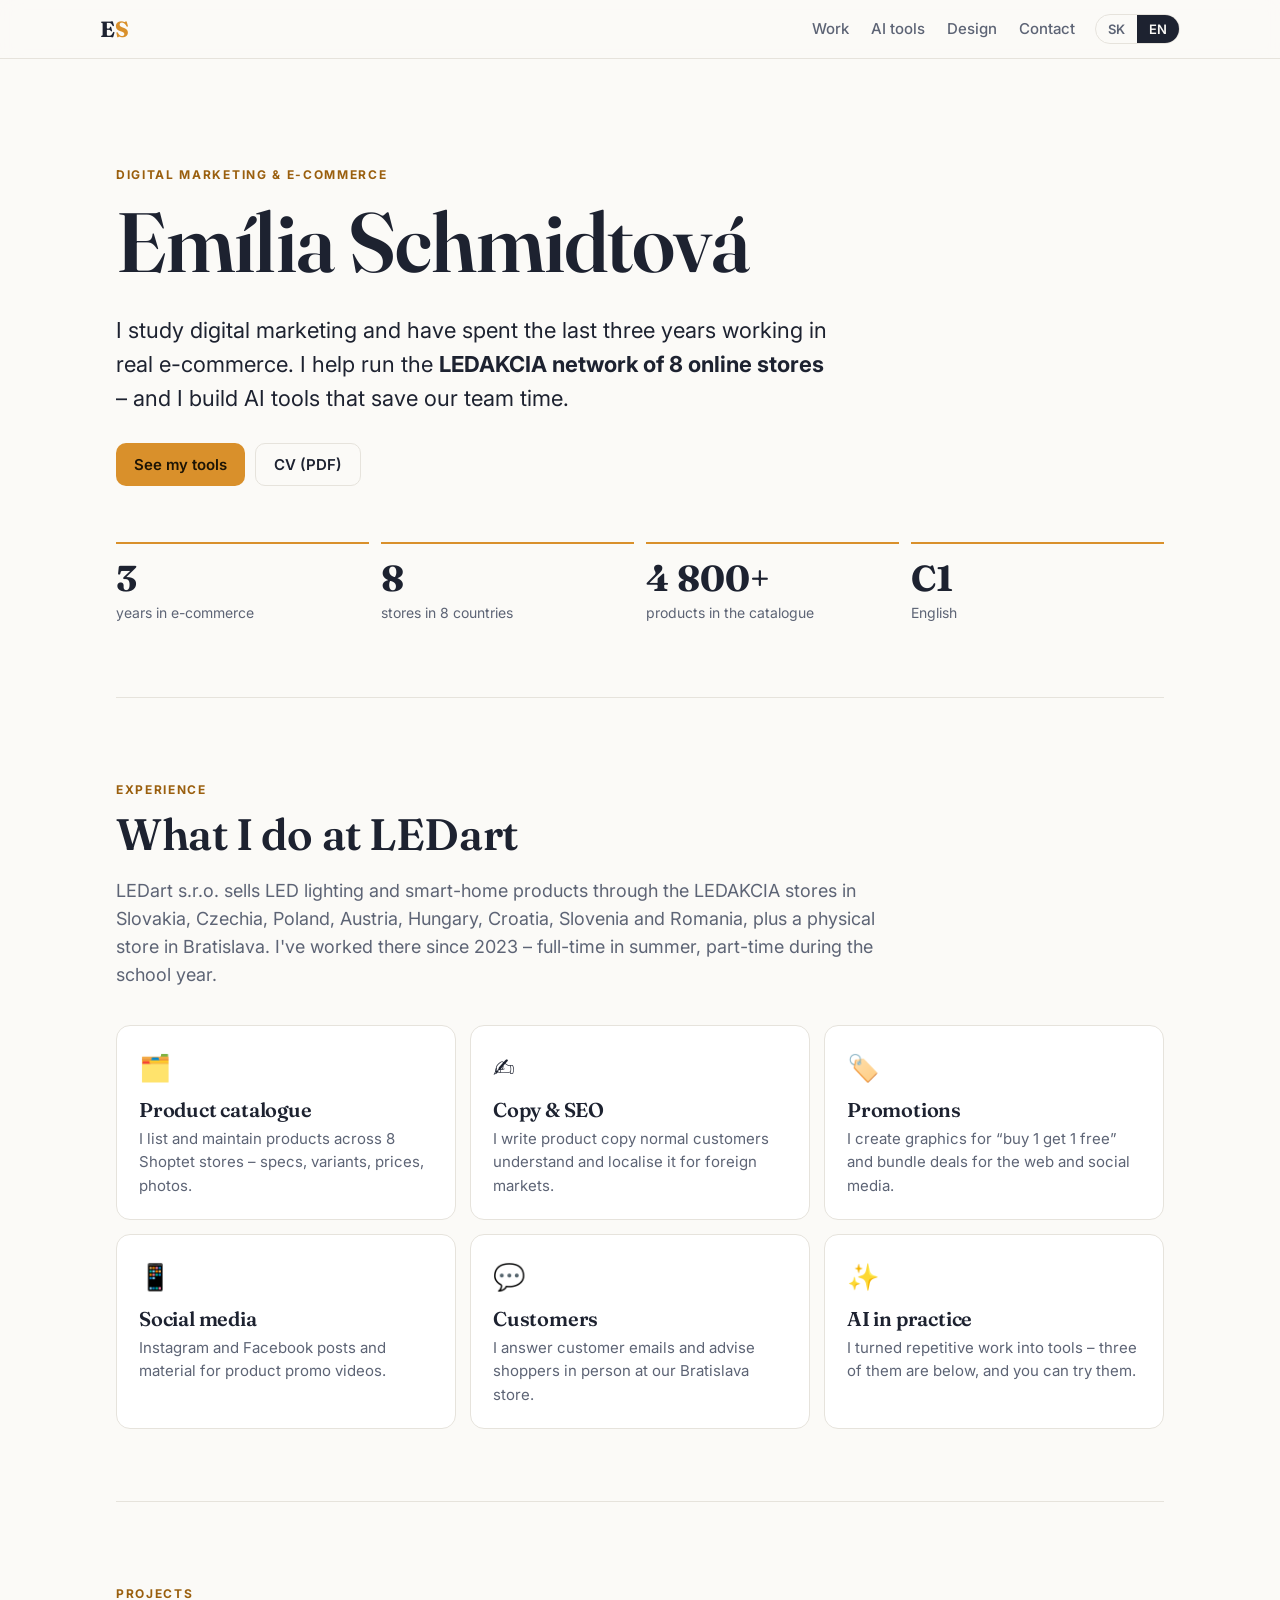
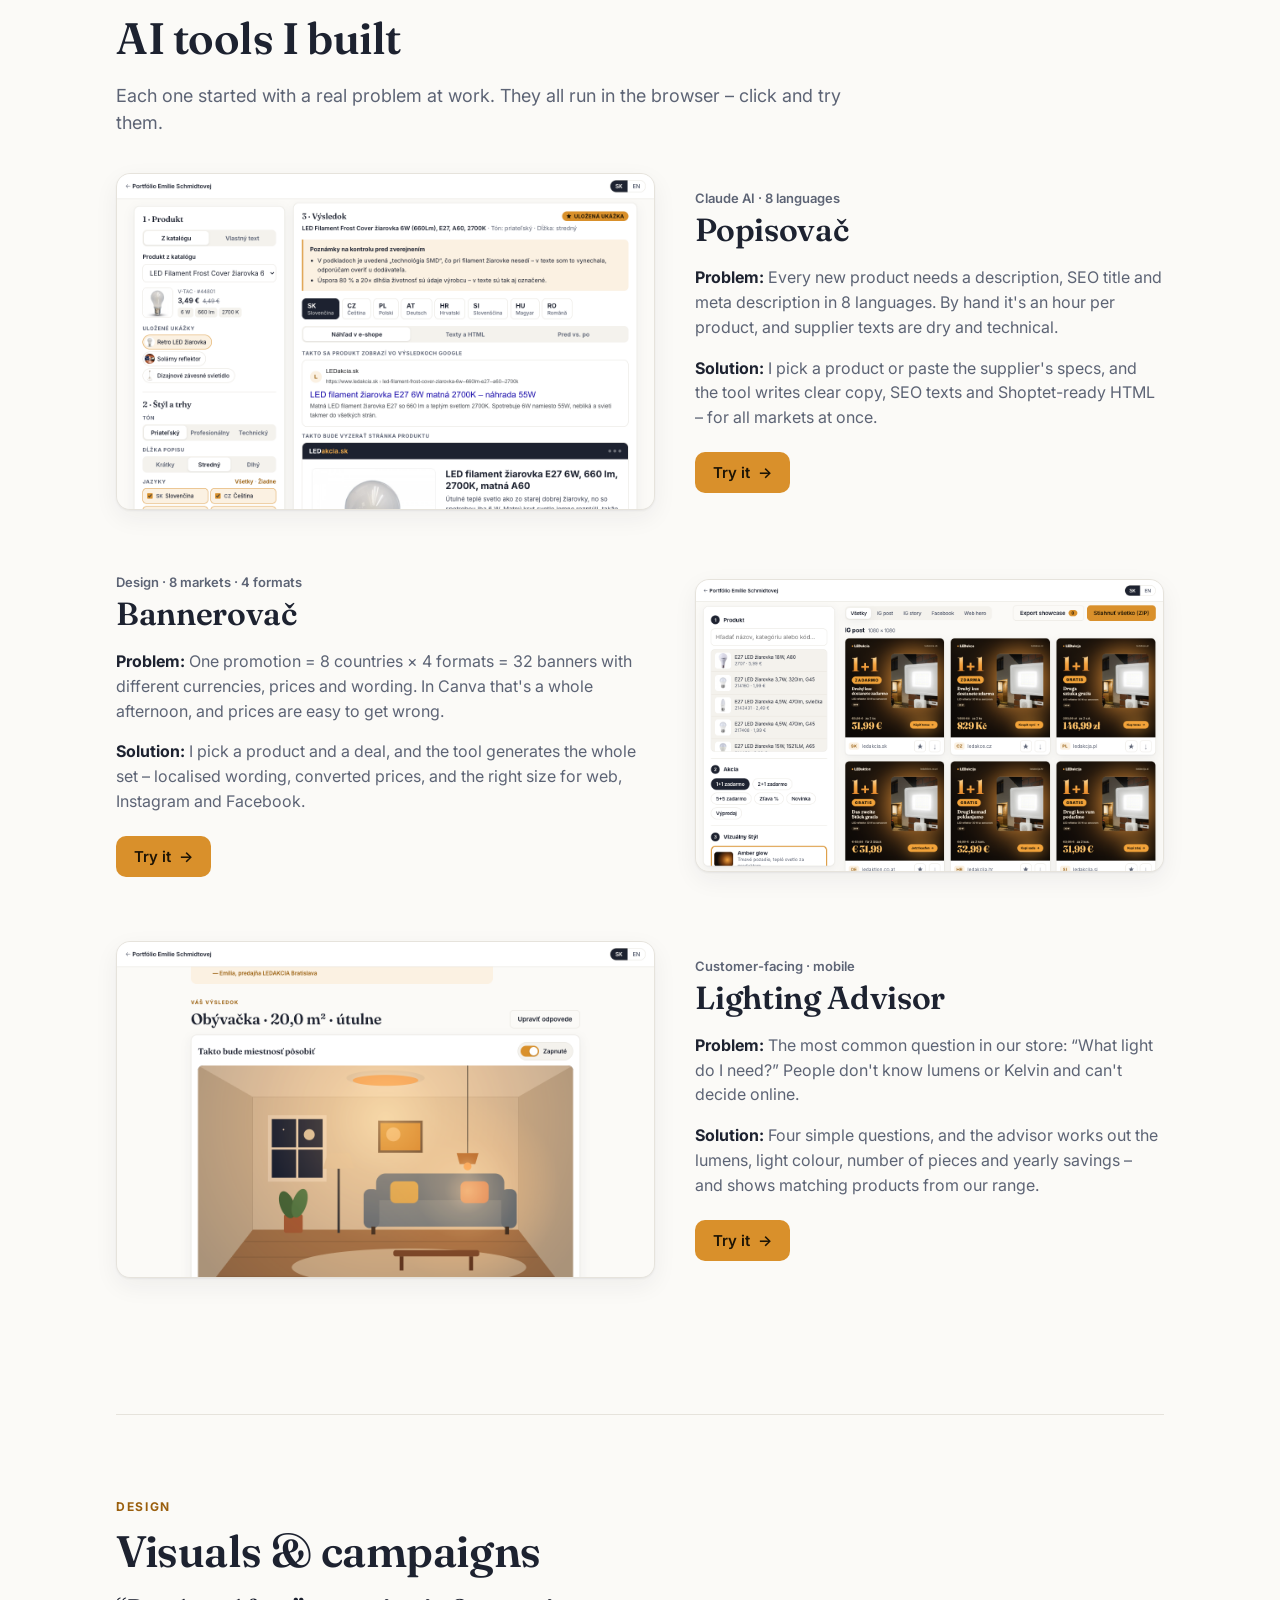
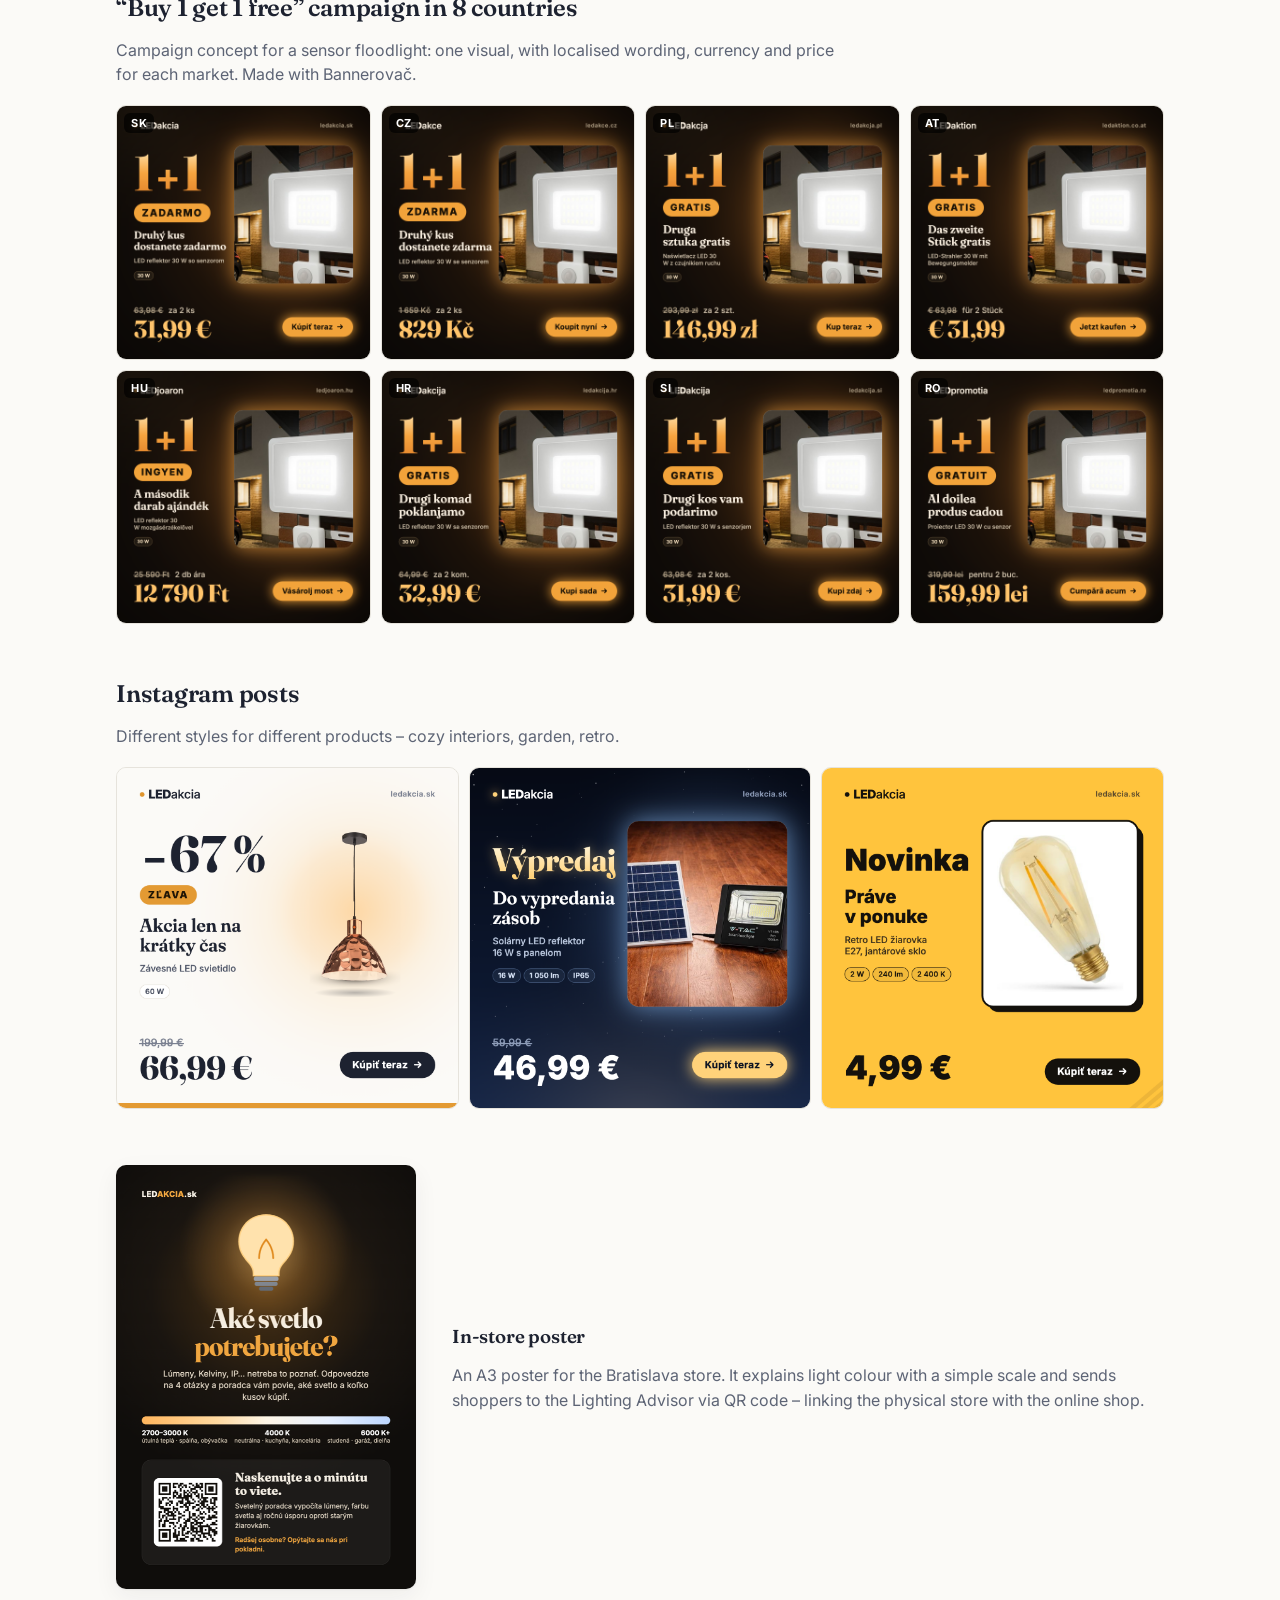
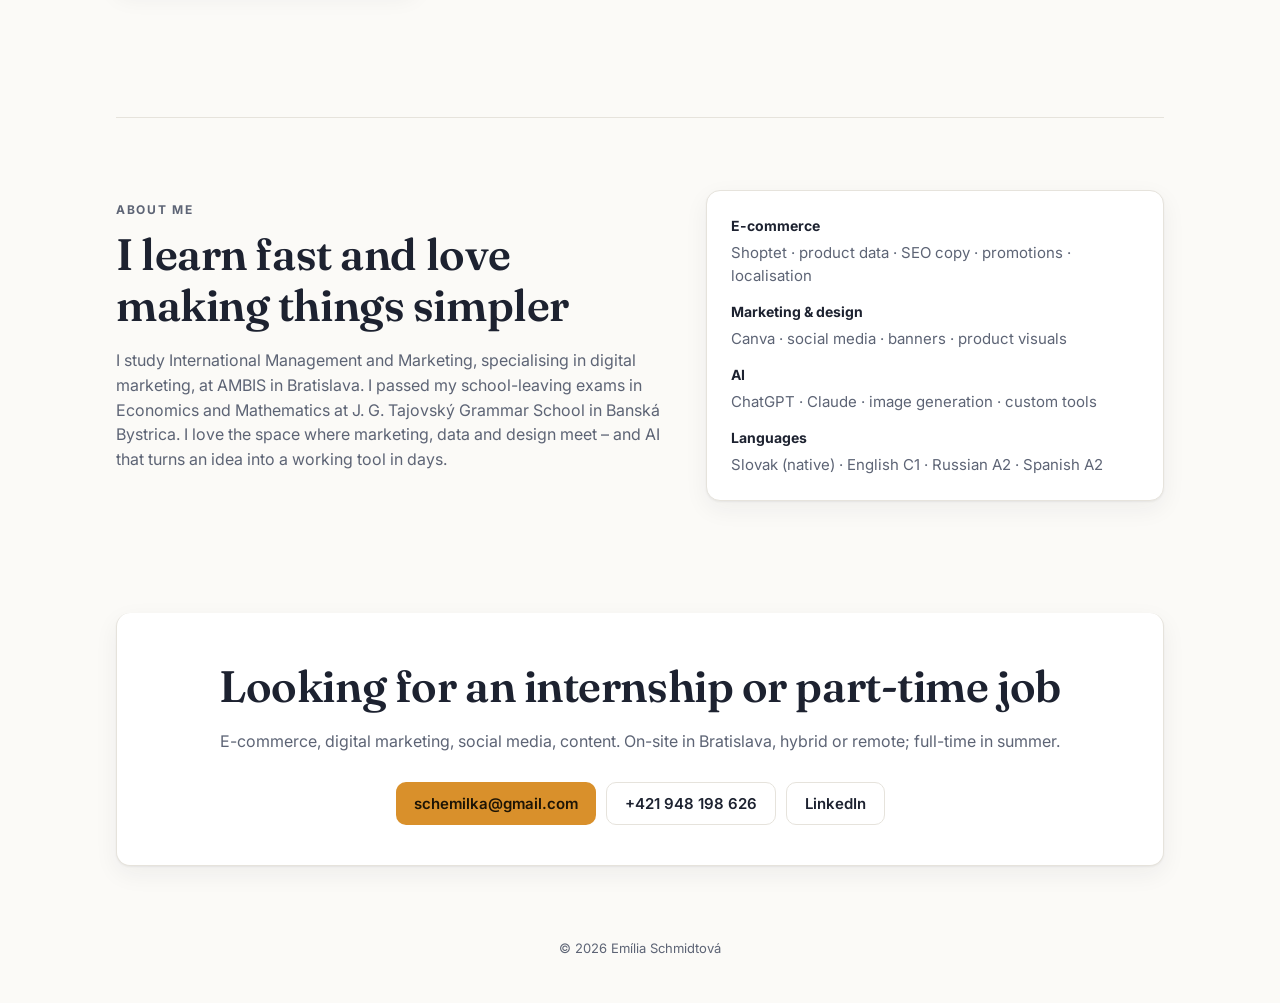
==== index.html @ 5d857adf "Portfólio: stránka, tri nástroje, dizajn a životopis Co-Authored-By: Claude Opus 5.5 <noreply@anthro" ====
<!doctype html>
<html lang="sk" data-lang="sk">
<head>
<meta charset="utf-8">
<meta name="viewport" content="width=device-width, initial-scale=1">
<title>Emília Schmidtová – Portfólio</title>
<meta name="description" content="Digitálny marketing a e-commerce. Portfólio Emílie Schmidtovej: AI nástroje a dizajn pre sieť e-shopov LEDAKCIA.">
<link rel="stylesheet" href="shared/brand.css">
<link rel="stylesheet" href="site.css">
</head>
<body>

<!-- Language: every text exists twice, <span lang="sk"> and <span lang="en">; site.css shows the active one. -->
<header class="nav">
  <a class="logo" href="#top">E<span>S</span></a>
  <nav>
    <a href="#praca"><span lang="sk">Práca</span><span lang="en">Work</span></a>
    <a href="#nastroje"><span lang="sk">AI nástroje</span><span lang="en">AI tools</span></a>
    <a href="#dizajn"><span lang="sk">Dizajn</span><span lang="en">Design</span></a>
    <a href="#kontakt"><span lang="sk">Kontakt</span><span lang="en">Contact</span></a>
  </nav>
  <div class="lang-switch" role="group" aria-label="Language">
    <button data-set-lang="sk" class="on">SK</button><button data-set-lang="en">EN</button>
  </div>
</header>

<main id="top">

  <!-- HERO -->
  <section class="hero">
    <div class="hero-glow" aria-hidden="true"></div>
    <p class="eyebrow"><span lang="sk">Digitálny marketing &amp; e-commerce</span><span lang="en">Digital marketing &amp; e-commerce</span></p>
    <h1>Emília Schmidtová</h1>
    <p class="lead">
      <span lang="sk">Študujem digitálny marketing a popri tom už tri roky pracujem v reálnom e-commerce. Pomáham prevádzkovať sieť <b>8 e-shopov LEDAKCIA</b> – a s pomocou AI si staviam nástroje, ktoré nám šetria čas.</span>
      <span lang="en">I study digital marketing and have spent the last three years working in real e-commerce. I help run the <b>LEDAKCIA network of 8 online stores</b> – and I build AI tools that save our team time.</span>
    </p>
    <div class="hero-cta">
      <a class="btn" href="#nastroje"><span lang="sk">Pozrieť moje nástroje</span><span lang="en">See my tools</span></a>
      <a class="btn ghost" href="cv/cv-sk.pdf" lang="sk" target="_blank">Životopis (PDF)</a>
      <a class="btn ghost" href="cv/cv-en.pdf" lang="en" target="_blank">CV (PDF)</a>
    </div>
    <ul class="stats">
      <li><b>3</b><span lang="sk">roky v e-commerce</span><span lang="en">years in e-commerce</span></li>
      <li><b>8</b><span lang="sk">e-shopov v 8 krajinách</span><span lang="en">stores in 8 countries</span></li>
      <li><b>4 800+</b><span lang="sk">produktov v ponuke</span><span lang="en">products in the catalogue</span></li>
      <li><b>C1</b><span lang="sk">angličtina</span><span lang="en">English</span></li>
    </ul>
  </section>

  <!-- WORK -->
  <section id="praca" class="block">
    <p class="eyebrow"><span lang="sk">Skúsenosti</span><span lang="en">Experience</span></p>
    <h2><span lang="sk">Čo robím v LEDart</span><span lang="en">What I do at LEDart</span></h2>
    <p class="section-lead">
      <span lang="sk">LEDart s.r.o. predáva LED osvetlenie a smart home cez e-shopy LEDAKCIA na Slovensku, v Česku, Poľsku, Rakúsku, Maďarsku, Chorvátsku, Slovinsku a Rumunsku a má kamennú predajňu v Bratislave. Som tam od roku 2023 – cez leto na plný úväzok, počas štúdia priebežne.</span>
      <span lang="en">LEDart s.r.o. sells LED lighting and smart-home products through the LEDAKCIA stores in Slovakia, Czechia, Poland, Austria, Hungary, Croatia, Slovenia and Romania, plus a physical store in Bratislava. I've worked there since 2023 – full-time in summer, part-time during the school year.</span>
    </p>
    <div class="tiles">
      <article class="tile"><div class="ico">🗂️</div>
        <h3><span lang="sk">Produktový katalóg</span><span lang="en">Product catalogue</span></h3>
        <p><span lang="sk">Zakladám a upravujem produkty v 8 e-shopoch na Shoptete – parametre, varianty, ceny, fotky.</span><span lang="en">I list and maintain products across 8 Shoptet stores – specs, variants, prices, photos.</span></p></article>
      <article class="tile"><div class="ico">✍️</div>
        <h3><span lang="sk">Texty a SEO</span><span lang="en">Copy &amp; SEO</span></h3>
        <p><span lang="sk">Píšem produktové popisy, ktorým rozumie aj bežný zákazník, a lokalizujem ich pre zahraničné trhy.</span><span lang="en">I write product copy normal customers understand and localise it for foreign markets.</span></p></article>
      <article class="tile"><div class="ico">🏷️</div>
        <h3><span lang="sk">Promo akcie</span><span lang="en">Promotions</span></h3>
        <p><span lang="sk">Pripravujem grafiky k akciám „1+1 zadarmo“ a zvýhodneným balíkom pre web aj sociálne siete.</span><span lang="en">I create graphics for “buy 1 get 1 free” and bundle deals for the web and social media.</span></p></article>
      <article class="tile"><div class="ico">📱</div>
        <h3><span lang="sk">Sociálne siete</span><span lang="en">Social media</span></h3>
        <p><span lang="sk">Príspevky na Instagram a Facebook a podklady pre produktové promo videá.</span><span lang="en">Instagram and Facebook posts and material for product promo videos.</span></p></article>
      <article class="tile"><div class="ico">💬</div>
        <h3><span lang="sk">Zákazníci</span><span lang="en">Customers</span></h3>
        <p><span lang="sk">Odpovedám na otázky e-mailom a radím zákazníkom priamo v predajni v Bratislave.</span><span lang="en">I answer customer emails and advise shoppers in person at our Bratislava store.</span></p></article>
      <article class="tile"><div class="ico">✨</div>
        <h3><span lang="sk">AI v praxi</span><span lang="en">AI in practice</span></h3>
        <p><span lang="sk">Opakovanú prácu som premenila na nástroje – tri z nich nájdete nižšie a môžete si ich vyskúšať.</span><span lang="en">I turned repetitive work into tools – three of them are below, and you can try them.</span></p></article>
    </div>
  </section>

  <!-- TOOLS -->
  <section id="nastroje" class="block">
    <p class="eyebrow"><span lang="sk">Projekty</span><span lang="en">Projects</span></p>
    <h2><span lang="sk">AI nástroje, ktoré som vytvorila</span><span lang="en">AI tools I built</span></h2>
    <p class="section-lead"><span lang="sk">Každý vznikol z konkrétneho problému v práci. Všetky bežia priamo v prehliadači – kliknite a vyskúšajte.</span><span lang="en">Each one started with a real problem at work. They all run in the browser – click and try them.</span></p>

    <article class="project">
      <a class="shot" href="tools/popisovac/"><img src="tools/popisovac/cover.png" alt="" loading="lazy"></a>
      <div class="project-text">
        <p class="tag">Claude AI · 8 <span lang="sk">jazykov</span><span lang="en">languages</span></p>
        <h3>Popisovač</h3>
        <p class="problem"><b><span lang="sk">Problém:</span><span lang="en">Problem:</span></b>
          <span lang="sk">Každý nový produkt potrebuje popis, SEO titulok a meta popis v 8 jazykoch. Ručne je to hodina práce na produkt a texty od dodávateľov sú suché a technické.</span>
          <span lang="en">Every new product needs a description, SEO title and meta description in 8 languages. By hand it's an hour per product, and supplier texts are dry and technical.</span></p>
        <p><b><span lang="sk">Riešenie:</span><span lang="en">Solution:</span></b>
          <span lang="sk">Vyberiem produkt alebo vložím parametre od dodávateľa a nástroj napíše zrozumiteľný popis, SEO texty aj HTML pripravené pre Shoptet – naraz pre všetky trhy.</span>
          <span lang="en">I pick a product or paste the supplier's specs, and the tool writes clear copy, SEO texts and Shoptet-ready HTML – for all markets at once.</span></p>
        <a class="btn" href="tools/popisovac/"><span lang="sk">Vyskúšať</span><span lang="en">Try it</span> →</a>
      </div>
    </article>

    <article class="project flip">
      <a class="shot" href="tools/bannerovac/"><img src="tools/bannerovac/cover.png" alt="" loading="lazy"></a>
      <div class="project-text">
        <p class="tag"><span lang="sk">Dizajn · 8 trhov · 4 formáty</span><span lang="en">Design · 8 markets · 4 formats</span></p>
        <h3>Bannerovač</h3>
        <p class="problem"><b><span lang="sk">Problém:</span><span lang="en">Problem:</span></b>
          <span lang="sk">Jedna akcia = 8 krajín × 4 formáty = 32 bannerov s inými menami, cenami a textami. V Canve to trvá celé popoludnie a ľahko sa pomýli cena.</span>
          <span lang="en">One promotion = 8 countries × 4 formats = 32 banners with different currencies, prices and wording. In Canva that's a whole afternoon, and prices are easy to get wrong.</span></p>
        <p><b><span lang="sk">Riešenie:</span><span lang="en">Solution:</span></b>
          <span lang="sk">Vyberiem produkt a typ akcie a nástroj vygeneruje celú sadu – s lokalizovaným textom, prepočítanou cenou a správnym formátom pre web, Instagram aj Facebook.</span>
          <span lang="en">I pick a product and a deal, and the tool generates the whole set – localised wording, converted prices, and the right size for web, Instagram and Facebook.</span></p>
        <a class="btn" href="tools/bannerovac/"><span lang="sk">Vyskúšať</span><span lang="en">Try it</span> →</a>
      </div>
    </article>

    <article class="project">
      <a class="shot" href="tools/poradca/"><img src="tools/poradca/cover.png" alt="" loading="lazy"></a>
      <div class="project-text">
        <p class="tag"><span lang="sk">Pre zákazníkov · mobil</span><span lang="en">Customer-facing · mobile</span></p>
        <h3><span lang="sk">Svetelný poradca</span><span lang="en">Lighting Advisor</span></h3>
        <p class="problem"><b><span lang="sk">Problém:</span><span lang="en">Problem:</span></b>
          <span lang="sk">Najčastejšia otázka v predajni: „Aké svetlo potrebujem?“ Ľudia nepoznajú lúmeny ani Kelviny a online sa nevedia rozhodnúť.</span>
          <span lang="en">The most common question in our store: “What light do I need?” People don't know lumens or Kelvin and can't decide online.</span></p>
        <p><b><span lang="sk">Riešenie:</span><span lang="en">Solution:</span></b>
          <span lang="sk">Štyri jednoduché otázky a poradca vypočíta potrebné lúmeny, farbu svetla, počet kusov a ročnú úsporu – a ukáže konkrétne produkty z ponuky.</span>
          <span lang="en">Four simple questions, and the advisor works out the lumens, light colour, number of pieces and yearly savings – and shows matching products from our range.</span></p>
        <a class="btn" href="tools/poradca/"><span lang="sk">Vyskúšať</span><span lang="en">Try it</span> →</a>
      </div>
    </article>
  </section>

  <!-- DESIGN -->
  <section id="dizajn" class="block">
    <p class="eyebrow"><span lang="sk">Dizajn</span><span lang="en">Design</span></p>
    <h2><span lang="sk">Vizuály a kampane</span><span lang="en">Visuals &amp; campaigns</span></h2>

    <div class="case">
      <div class="case-head">
        <h3><span lang="sk">Kampaň „1+1 zadarmo“ v 8 krajinách</span><span lang="en">“Buy 1 get 1 free” campaign in 8 countries</span></h3>
        <p class="muted"><span lang="sk">Návrh kampane pre LED reflektor so senzorom: rovnaký vizuál, lokalizovaný text, mena a cena pre každý trh. Vytvorené v Bannerovači.</span><span lang="en">Campaign concept for a sensor floodlight: one visual, with localised wording, currency and price for each market. Made with Bannerovač.</span></p>
      </div>
      <div class="grid8" id="campaign"></div>
    </div>

    <div class="case">
      <div class="case-head">
        <h3><span lang="sk">Instagram príspevky</span><span lang="en">Instagram posts</span></h3>
        <p class="muted"><span lang="sk">Rôzne štýly pre rôzne produkty – útulný interiér, záhrada, retro.</span><span lang="en">Different styles for different products – cozy interiors, garden, retro.</span></p>
      </div>
      <div class="grid3" id="posts"></div>
    </div>

    <div class="case poster-case">
      <img src="work/poster/poster-sk-small.png" alt="Plagát Svetelný poradca" loading="lazy">
      <div>
        <h3><span lang="sk">Plagát do predajne</span><span lang="en">In-store poster</span></h3>
        <p class="muted"><span lang="sk">A3 plagát pre predajňu v Bratislave. Vysvetľuje farbu svetla jednoduchou škálou a QR kódom posiela zákazníkov do Svetelného poradcu – spája kamennú predajňu s e-shopom.</span><span lang="en">An A3 poster for the Bratislava store. It explains light colour with a simple scale and sends shoppers to the Lighting Advisor via QR code – linking the physical store with the online shop.</span></p>
      </div>
    </div>
  </section>

  <!-- ABOUT -->
  <section class="block about">
    <div>
      <p class="eyebrow"><span lang="sk">O mne</span><span lang="en">About me</span></p>
      <h2><span lang="sk">Učím sa rýchlo a rada veci zjednodušujem</span><span lang="en">I learn fast and love making things simpler</span></h2>
      <p><span lang="sk">Študujem Medzinárodný manažment a marketing so zameraním na digitálny marketing na AMBIS v Bratislave. Maturovala som z ekonomiky a matematiky na Gymnáziu J. G. Tajovského v Banskej Bystrici. Baví ma miesto, kde sa stretáva marketing, dáta a dizajn – a AI, ktorá z nápadu urobí fungujúci nástroj za pár dní.</span>
      <span lang="en">I study International Management and Marketing, specialising in digital marketing, at AMBIS in Bratislava. I passed my school-leaving exams in Economics and Mathematics at J. G. Tajovský Grammar School in Banská Bystrica. I love the space where marketing, data and design meet – and AI that turns an idea into a working tool in days.</span></p>
    </div>
    <div class="skills card">
      <h4>E-commerce</h4><p>Shoptet · <span lang="sk">produktové dáta · SEO texty · promo akcie · lokalizácia</span><span lang="en">product data · SEO copy · promotions · localisation</span></p>
      <h4><span lang="sk">Marketing &amp; dizajn</span><span lang="en">Marketing &amp; design</span></h4><p>Canva · <span lang="sk">sociálne siete · bannery · produktové vizuály</span><span lang="en">social media · banners · product visuals</span></p>
      <h4>AI</h4><p>ChatGPT · Claude · <span lang="sk">generovanie obrázkov · vlastné nástroje</span><span lang="en">image generation · custom tools</span></p>
      <h4><span lang="sk">Jazyky</span><span lang="en">Languages</span></h4><p><span lang="sk">slovenčina · angličtina C1 · ruština A2 · španielčina A2</span><span lang="en">Slovak (native) · English C1 · Russian A2 · Spanish A2</span></p>
    </div>
  </section>

  <!-- CONTACT -->
  <section id="kontakt" class="block contact card">
    <h2><span lang="sk">Hľadám stáž alebo prácu popri škole</span><span lang="en">Looking for an internship or part-time job</span></h2>
    <p class="muted"><span lang="sk">E-commerce, digitálny marketing, sociálne siete, obsah. Bratislava osobne, hybridne aj na diaľku; cez leto na plný úväzok.</span><span lang="en">E-commerce, digital marketing, social media, content. On-site in Bratislava, hybrid or remote; full-time in summer.</span></p>
    <div class="hero-cta">
      <a class="btn" href="mailto:schemilka@gmail.com">schemilka@gmail.com</a>
      <a class="btn ghost" href="tel:+421948198626">+421 948 198 626</a>
      <a class="btn ghost" href="#" data-todo="linkedin">LinkedIn</a>
    </div>
  </section>

</main>
<p class="credit">© 2026 Emília Schmidtová</p>

<script src="site.js"></script>
</body>
</html>
---- shared/brand.css ----
/* Emília Schmidtová – shared look for the portfolio and its tools.
   Same palette and fonts as her CV: warm amber accent, Fraunces headings, Inter text. */
@import url('https://fonts.googleapis.com/css2?family=Inter:wght@400;500;600;700&family=Fraunces:opsz,wght@9..144,600;9..144,700&display=swap');

:root {
  --bg: #fbfaf7;
  --surface: #ffffff;
  --surface-2: #f4f2ed;
  --ink: #1d2230;
  --muted: #5d6475;
  --line: #e6e3dc;
  --accent: #d9902b;
  --accent-ink: #9a5f0e;
  --accent-soft: #fbf1e2;
  --ok: #2f8f5b;
  --err: #c2412d;
  --radius: 14px;
  --shadow: 0 1px 2px rgba(29,34,48,.06), 0 8px 24px rgba(29,34,48,.06);
  --font: Inter, system-ui, -apple-system, sans-serif;
  --display: Fraunces, Georgia, serif;
}
@media (prefers-color-scheme: dark) {
  :root:not([data-theme="light"]) {
    --bg: #14161c; --surface: #1c1f27; --surface-2: #232733; --ink: #eceae4; --muted: #a2a7b5;
    --line: #2e3340; --accent: #e9a64a; --accent-ink: #f3c27f; --accent-soft: #2b2418;
    --shadow: 0 1px 2px rgba(0,0,0,.3), 0 8px 24px rgba(0,0,0,.25);
  }
}
:root[data-theme="dark"] {
  --bg: #14161c; --surface: #1c1f27; --surface-2: #232733; --ink: #eceae4; --muted: #a2a7b5;
  --line: #2e3340; --accent: #e9a64a; --accent-ink: #f3c27f; --accent-soft: #2b2418;
  --shadow: 0 1px 2px rgba(0,0,0,.3), 0 8px 24px rgba(0,0,0,.25);
}

* { box-sizing: border-box; }
html, body { margin: 0; background: var(--bg); color: var(--ink); }
body { font: 16px/1.55 var(--font); -webkit-font-smoothing: antialiased; }
h1, h2, h3 { font-family: var(--display); font-weight: 600; line-height: 1.15; letter-spacing: -0.01em; margin: 0 0 .4em; }
a { color: var(--accent-ink); }
img { max-width: 100%; display: block; }

/* Shared top bar used by every tool: back link to the portfolio + language switch */
.topbar { display: flex; align-items: center; justify-content: space-between; gap: 12px;
  padding: 14px 20px; border-bottom: 1px solid var(--line); background: var(--surface); position: sticky; top: 0; z-index: 10; }
.topbar .back { text-decoration: none; color: var(--muted); font-size: 14px; }
.topbar .back b { color: var(--ink); font-weight: 600; }
.lang-switch { display: inline-flex; border: 1px solid var(--line); border-radius: 999px; overflow: hidden; }
.lang-switch button { border: 0; background: transparent; color: var(--muted); padding: 6px 12px; font: 600 13px var(--font); cursor: pointer; }
.lang-switch button.on { background: var(--ink); color: var(--bg); }

.btn { display: inline-flex; align-items: center; gap: 8px; border: 0; border-radius: 10px; padding: 11px 18px;
  font: 600 15px var(--font); cursor: pointer; background: var(--accent); color: #1d1405; }
.btn:hover { filter: brightness(1.05); }
.btn.ghost { background: transparent; color: var(--ink); border: 1px solid var(--line); }
.btn:disabled { opacity: .5; cursor: default; }

.card { background: var(--surface); border: 1px solid var(--line); border-radius: var(--radius); box-shadow: var(--shadow); }
.eyebrow { font: 700 12px var(--font); letter-spacing: .14em; text-transform: uppercase; color: var(--accent-ink); }
.muted { color: var(--muted); }

input, select, textarea { font: inherit; color: var(--ink); background: var(--surface); border: 1px solid var(--line);
  border-radius: 10px; padding: 10px 12px; width: 100%; }
input:focus, select:focus, textarea:focus { outline: 2px solid var(--accent); outline-offset: 1px; border-color: transparent; }
label { font-weight: 600; font-size: 14px; display: block; margin-bottom: 6px; }

.credit { text-align: center; color: var(--muted); font-size: 13px; padding: 32px 16px; }
---- site.css ----
/* Show only the active language. */
html[data-lang="sk"] [lang="en"], html[data-lang="en"] [lang="sk"] { display: none !important; }
html { scroll-behavior: smooth; }
.hero { overflow-x: clip; overflow-y: visible; }
section { scroll-margin-top: 80px; }

.nav { position: sticky; top: 0; z-index: 20; display: flex; align-items: center; gap: 20px; padding: 14px max(16px, calc((100vw - 1080px) / 2));
  background: color-mix(in srgb, var(--bg) 85%, transparent); backdrop-filter: blur(10px); border-bottom: 1px solid var(--line); }
.logo { font: 700 22px var(--display); text-decoration: none; color: var(--ink); }
.logo span { color: var(--accent); }
.nav nav { display: flex; gap: 22px; margin-left: auto; }
.nav nav a { text-decoration: none; color: var(--muted); font-weight: 500; font-size: 15px; }
.nav nav a:hover { color: var(--ink); }

main { max-width: 1080px; margin: 0 auto; padding: 0 16px; }

.hero { position: relative; padding: 96px 0 72px; }
.hero-glow { position: absolute; z-index: -1; right: -10%; top: -10%; width: 620px; height: 620px; border-radius: 50%;
  background: radial-gradient(circle, color-mix(in srgb, var(--accent) 35%, transparent), transparent 65%); filter: blur(20px); }
.hero h1 { font-size: clamp(44px, 8vw, 84px); margin: 12px 0 18px; }
.lead { font-size: clamp(18px, 2.2vw, 22px); max-width: 720px; color: var(--ink); }
.hero-cta { display: flex; flex-wrap: wrap; gap: 10px; margin-top: 28px; }
.hero-cta .btn { text-decoration: none; }
.stats { list-style: none; padding: 0; margin: 56px 0 0; display: grid; grid-template-columns: repeat(4, 1fr); gap: 12px; }
.stats li { border-top: 2px solid var(--accent); padding-top: 12px; }
.stats b { display: block; font: 700 36px var(--display); }
.stats span { color: var(--muted); font-size: 14px; }

.block { padding: 72px 0; border-top: 1px solid var(--line); }
.block h2 { font-size: clamp(30px, 4.5vw, 44px); margin-top: 8px; }
.section-lead { max-width: 760px; color: var(--muted); font-size: 18px; margin-bottom: 36px; }

.tiles { display: grid; grid-template-columns: repeat(3, 1fr); gap: 14px; }
.tile { background: var(--surface); border: 1px solid var(--line); border-radius: var(--radius); padding: 22px; }
.tile .ico { font-size: 26px; }
.tile h3 { font-size: 20px; margin: 10px 0 6px; }
.tile p { margin: 0; color: var(--muted); font-size: 15px; }

.project { display: grid; grid-template-columns: 1.15fr 1fr; gap: 40px; align-items: center; margin-bottom: 64px; }
.project.flip .shot { order: 2; }
.shot { display: block; border-radius: var(--radius); overflow: hidden; border: 1px solid var(--line); box-shadow: var(--shadow);
  background: var(--surface-2); aspect-ratio: 16 / 10; }
.shot img { width: 100%; height: 100%; object-fit: cover; object-position: top; transition: transform .4s; }
.shot:hover img { transform: scale(1.02); }
.project h3 { font-size: 32px; }
.project p { color: var(--muted); }
.project p b { color: var(--ink); }
.tag { font: 600 13px var(--font); color: var(--accent-ink); margin: 0 0 6px; }
.project .btn { text-decoration: none; margin-top: 6px; }

.case { margin-bottom: 56px; }
.case-head { max-width: 720px; margin-bottom: 18px; }
.case-head h3 { font-size: 24px; }
.grid8 { display: grid; grid-template-columns: repeat(4, 1fr); gap: 10px; }
.grid3 { display: grid; grid-template-columns: repeat(3, 1fr); gap: 10px; }
.grid8 figure, .grid3 figure { margin: 0; position: relative; }
.grid8 img, .grid3 img { width: 100%; border-radius: 10px; border: 1px solid var(--line); aspect-ratio: 1; object-fit: cover; }
.grid8 figcaption { position: absolute; left: 8px; top: 8px; background: rgba(0,0,0,.65); color: #fff; font: 700 11px var(--font);
  padding: 3px 7px; border-radius: 6px; letter-spacing: .05em; }
.poster-case { display: grid; grid-template-columns: 300px 1fr; gap: 36px; align-items: center; }
.poster-case img { border-radius: 10px; box-shadow: var(--shadow); }

.about { display: grid; grid-template-columns: 1.2fr 1fr; gap: 40px; align-items: start; }
.about p { color: var(--muted); }
.skills { padding: 24px; }
.skills h4 { margin: 14px 0 4px; font-size: 14px; } .skills h4:first-child { margin-top: 0; }
.skills p { margin: 0; font-size: 15px; }

.contact { padding: 40px; margin: 40px 0; text-align: center; border-top: 0; }
.contact .hero-cta { justify-content: center; }

@media (max-width: 820px) {
  .nav nav { display: none; }
  .lang-switch { margin-left: auto; }
  .stats { grid-template-columns: repeat(2, 1fr); }
  .tiles { grid-template-columns: 1fr; }
  .project, .about, .poster-case { grid-template-columns: 1fr; gap: 20px; }
  .project.flip .shot { order: 0; }
  .grid8 { grid-template-columns: repeat(2, 1fr); }
  .grid3 { grid-template-columns: 1fr; }
  .poster-case img { max-width: 300px; }
  .hero { padding: 56px 0 48px; }
}
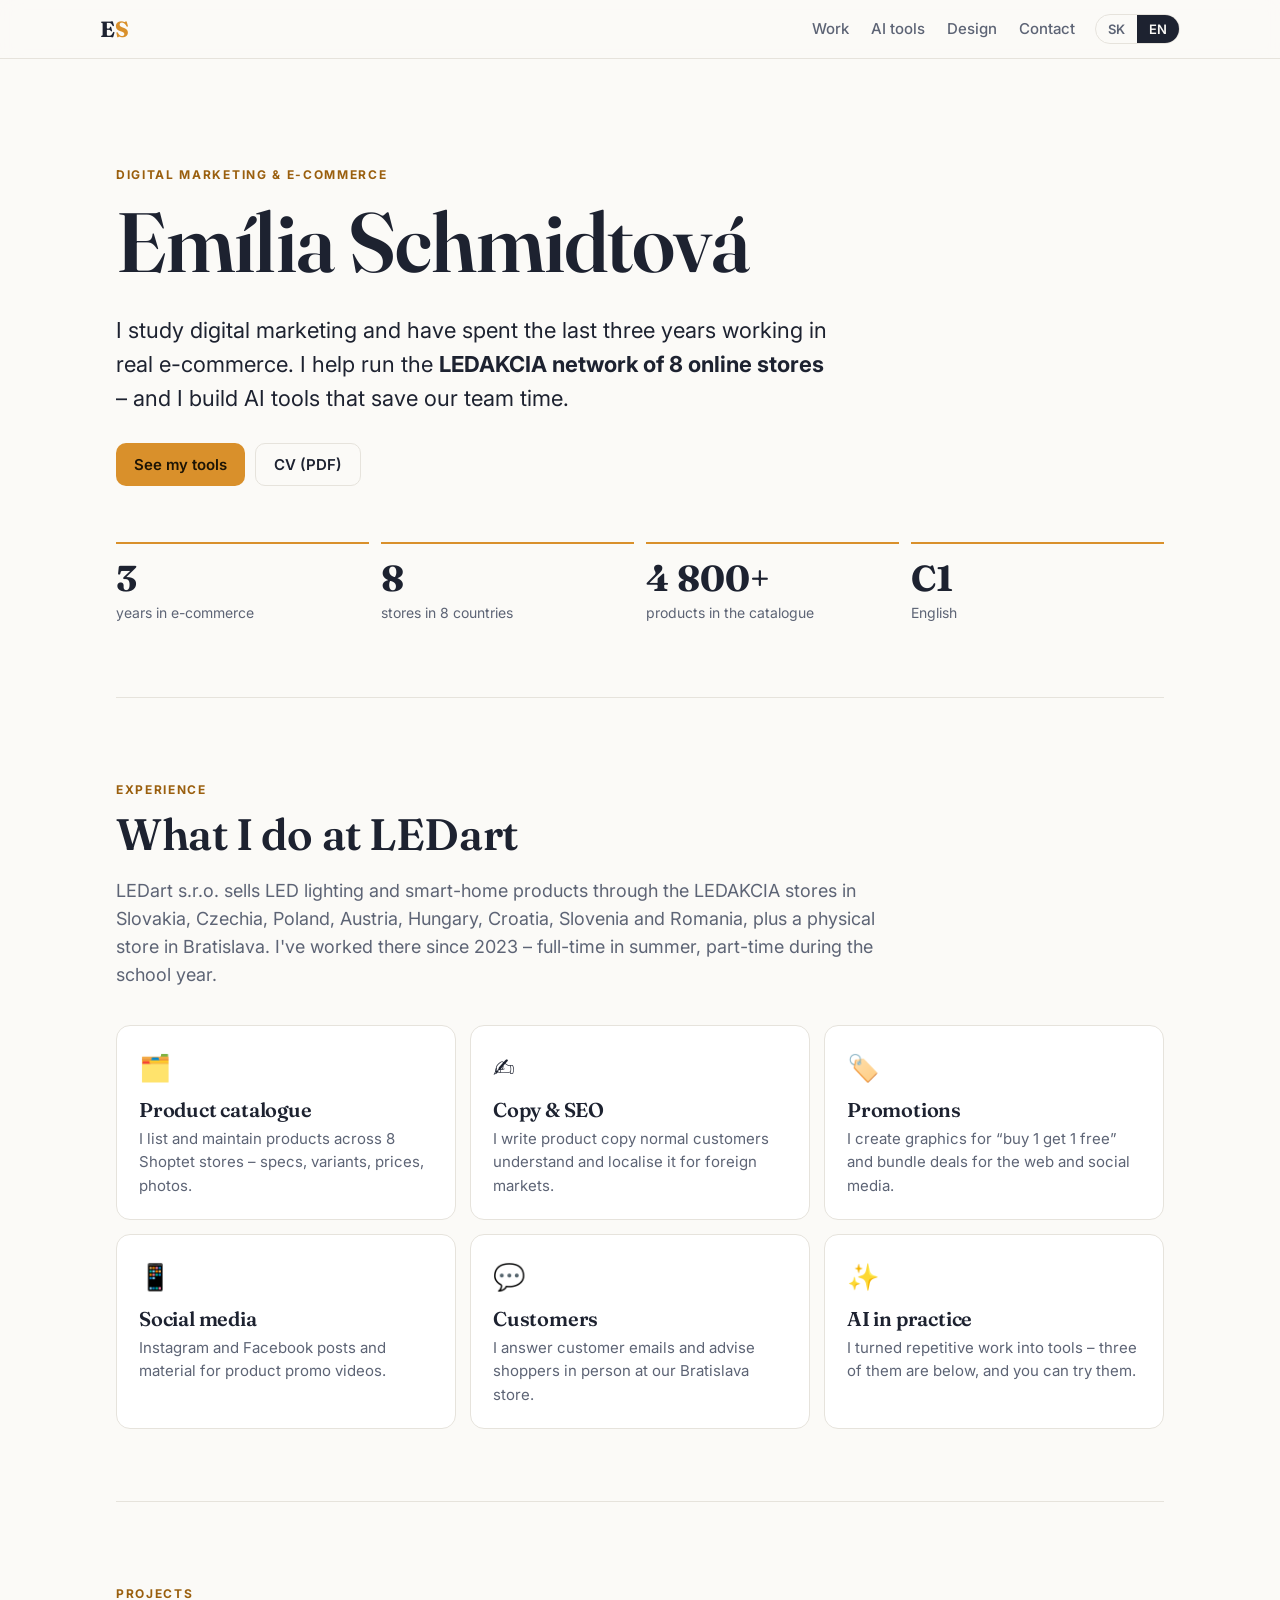
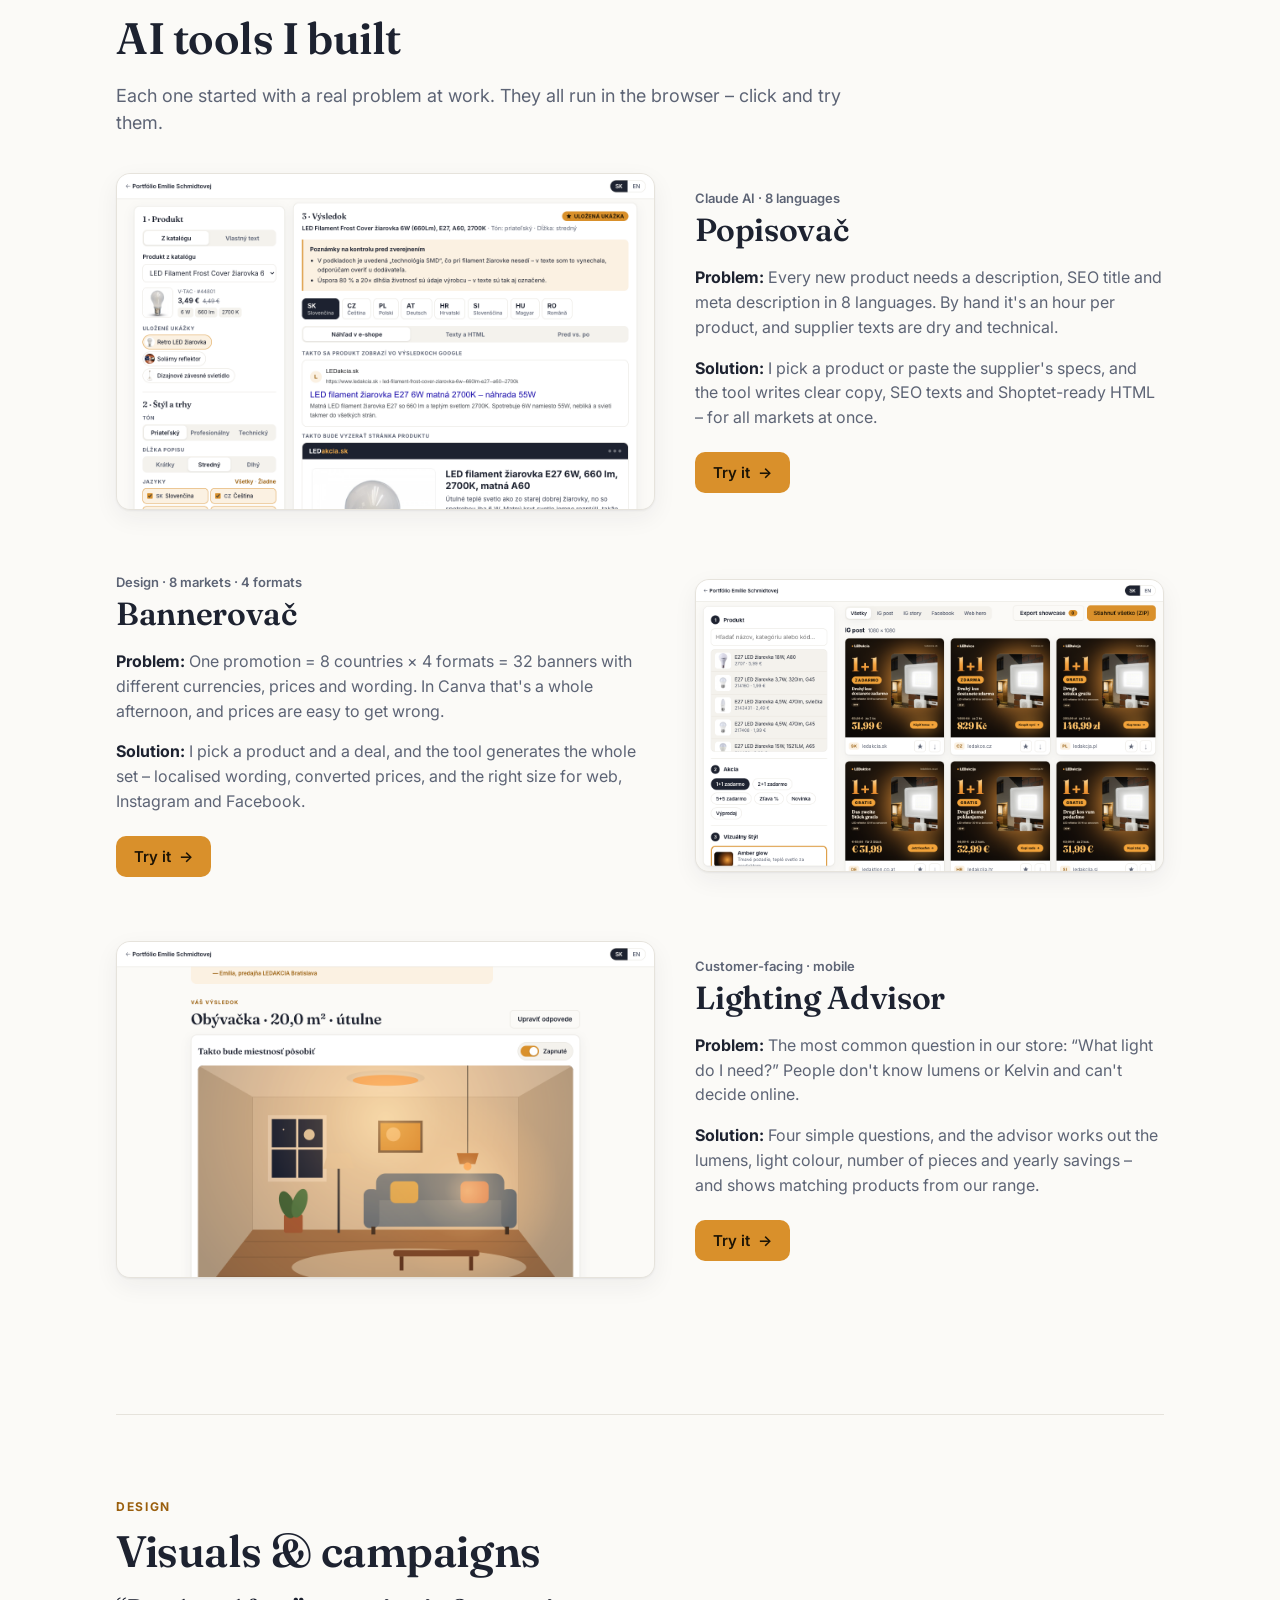
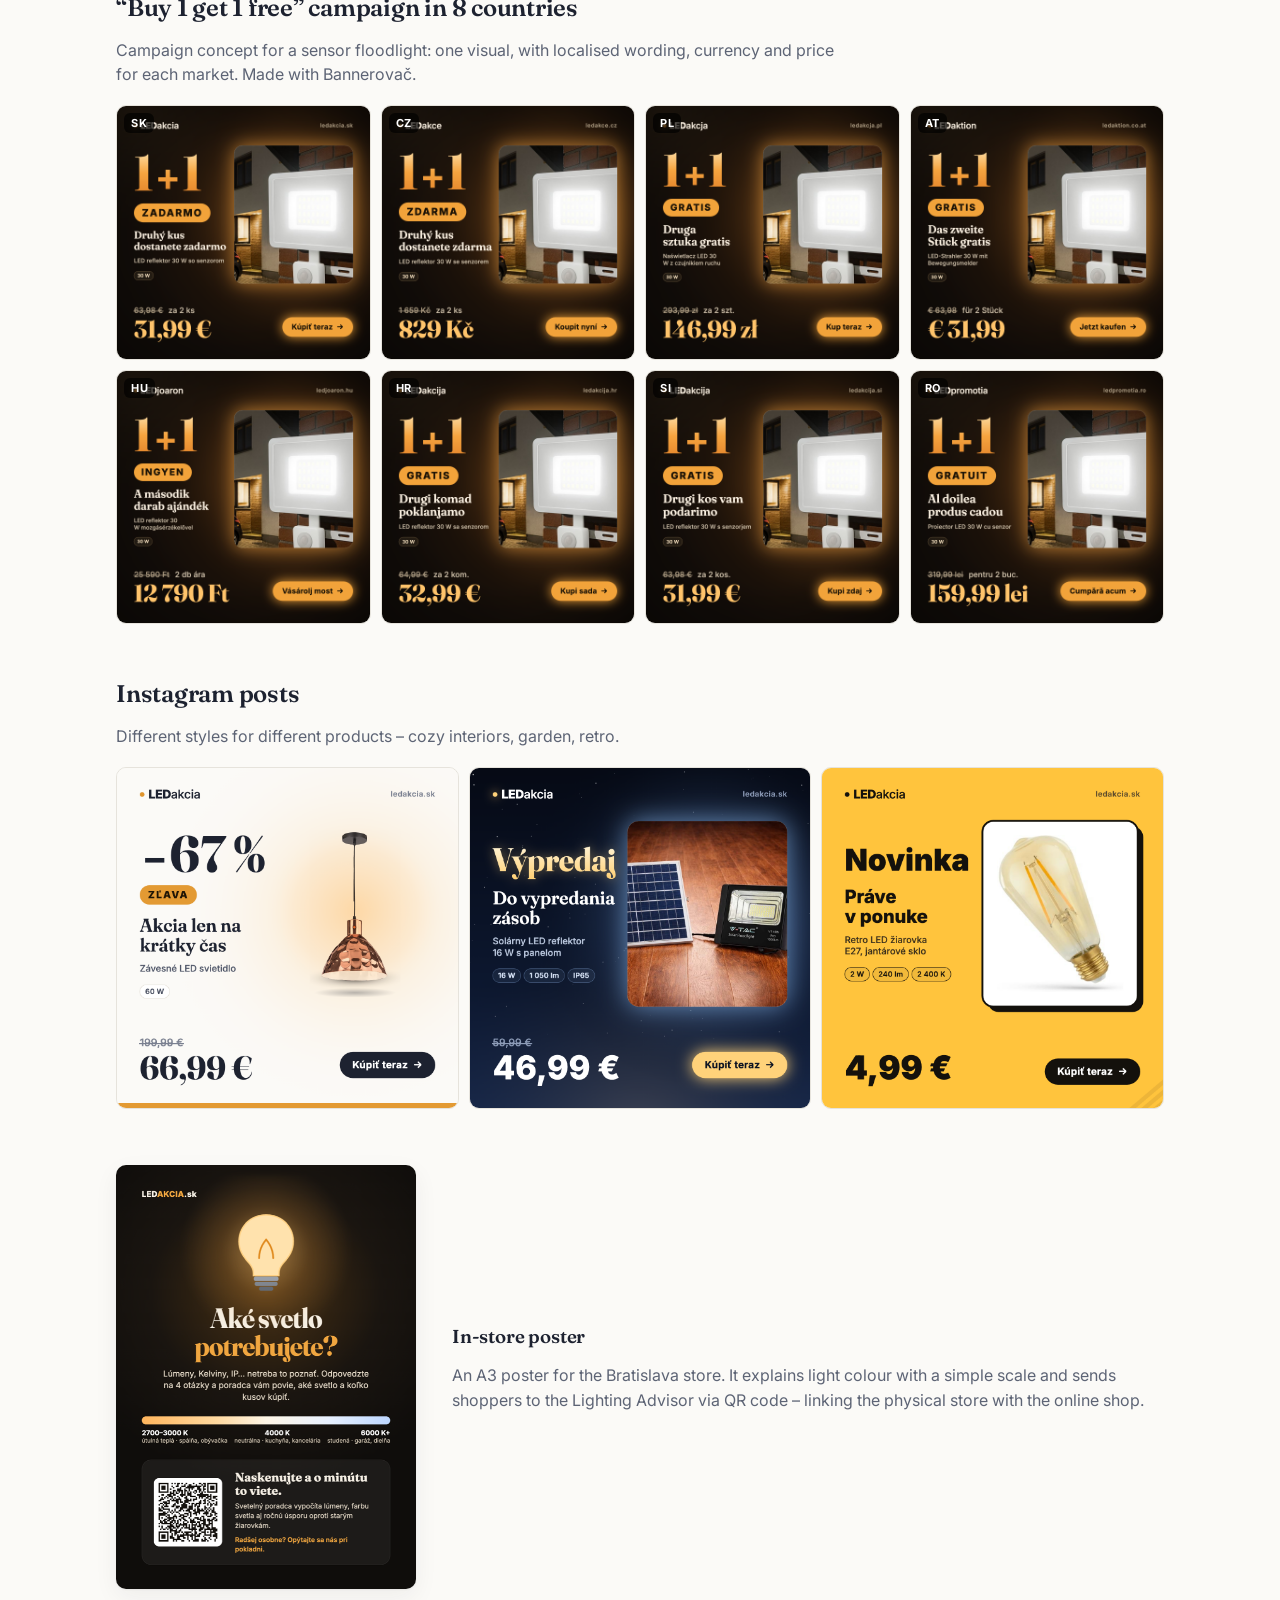
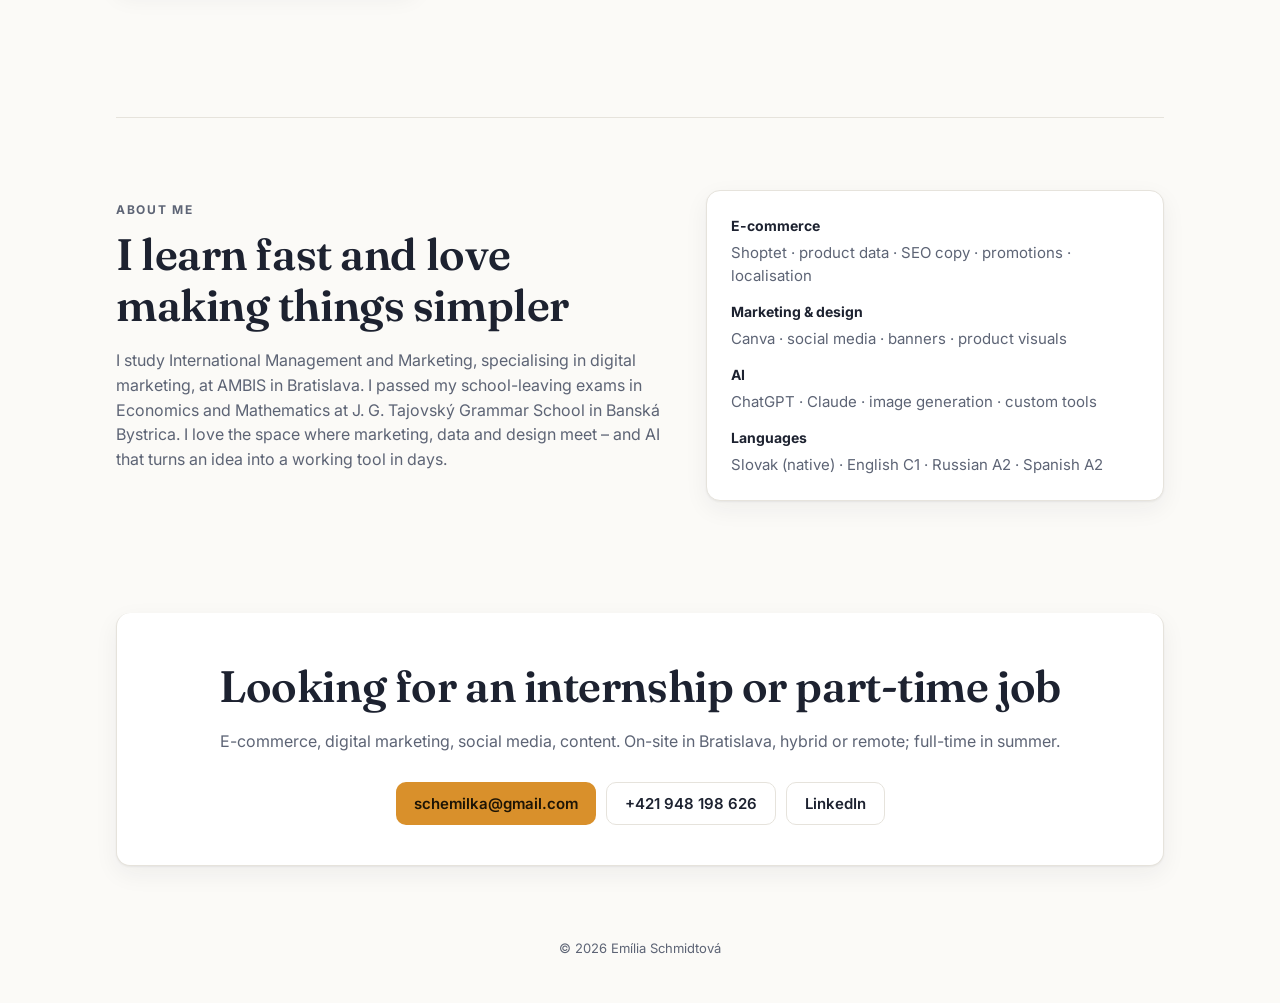
==== commit a935e831: "Odkaz na LinkedIn v životopise a na stránke Co-Authored-By: Claude Opus 5.5 <noreply@anthropic.com>" ====
--- a/index.html
+++ b/index.html
@@ -183,7 +183,7 @@
     <div class="hero-cta">
       <a class="btn" href="mailto:schemilka@gmail.com">schemilka@gmail.com</a>
       <a class="btn ghost" href="tel:+421948198626">+421 948 198 626</a>
-      <a class="btn ghost" href="#" data-todo="linkedin">LinkedIn</a>
+      <a class="btn ghost" href="https://www.linkedin.com/in/emilia-schmidtova/" target="_blank" rel="noopener">LinkedIn</a>
     </div>
   </section>
 
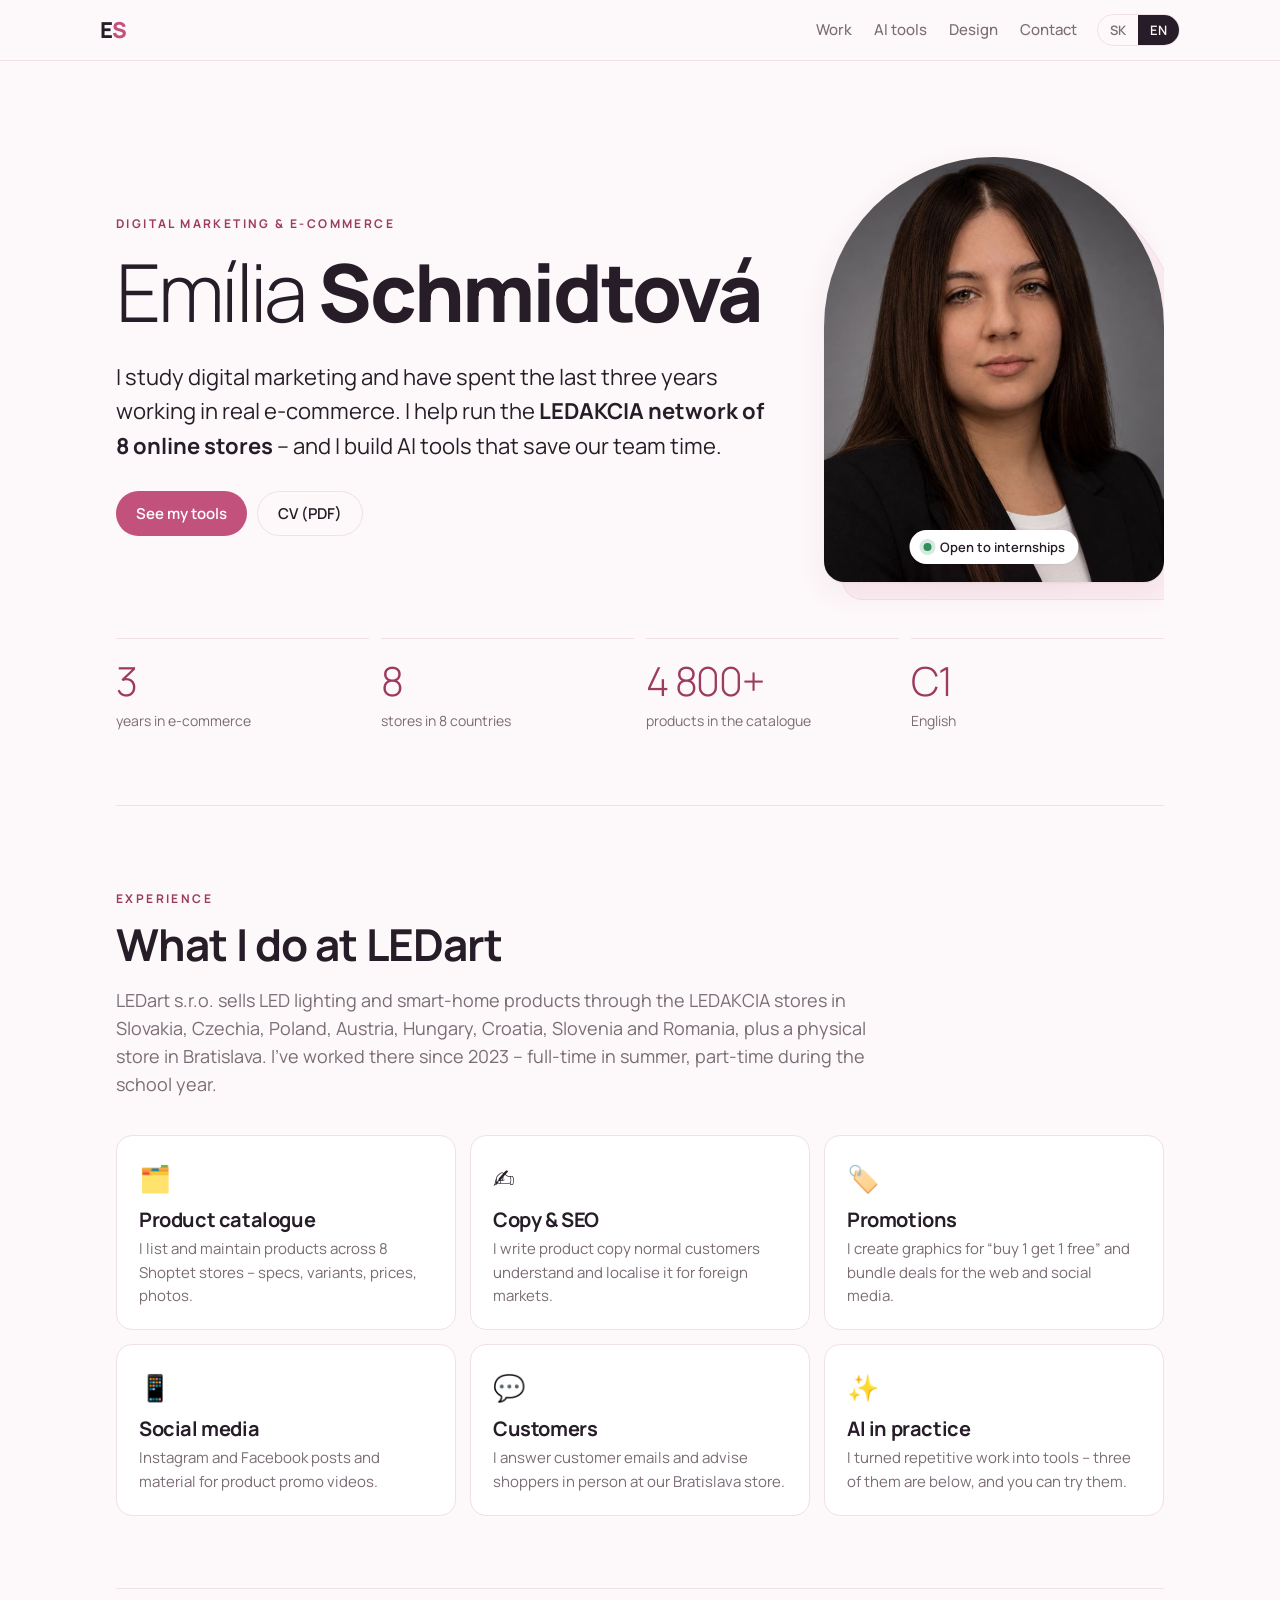
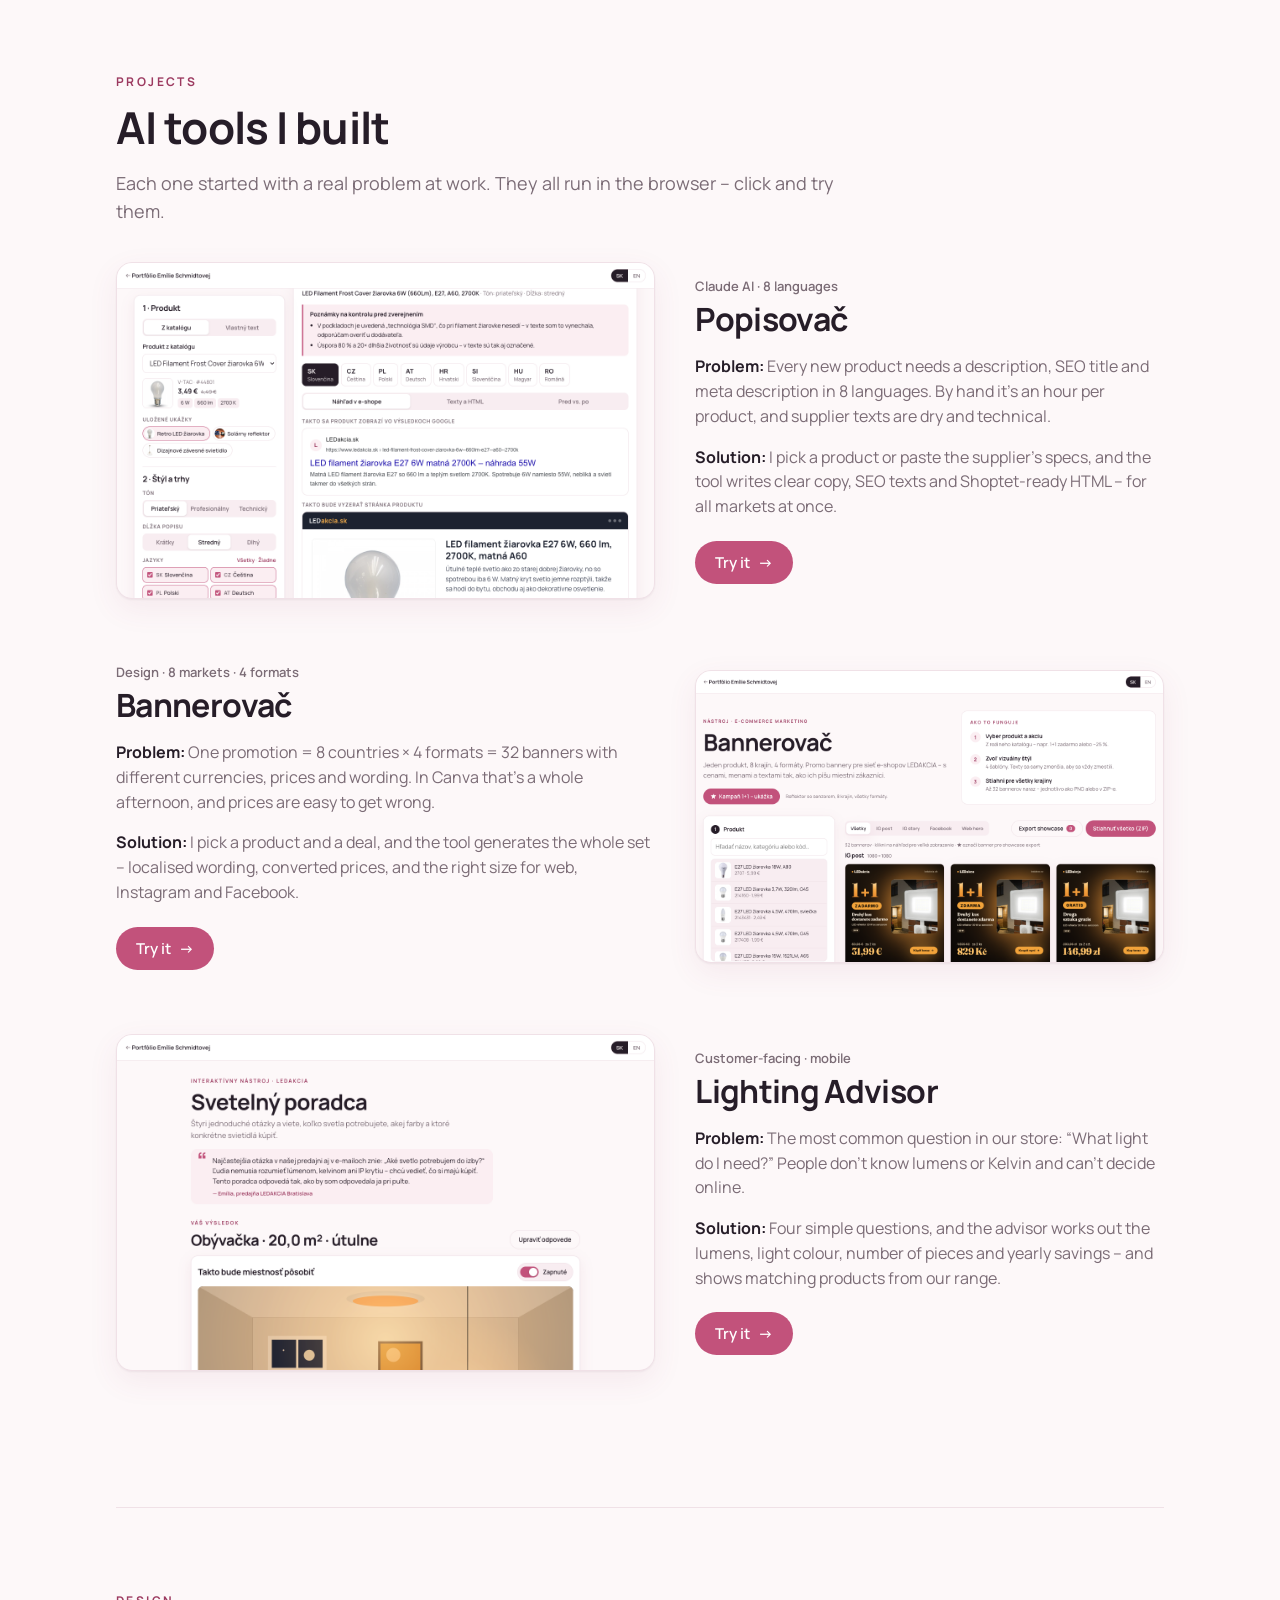
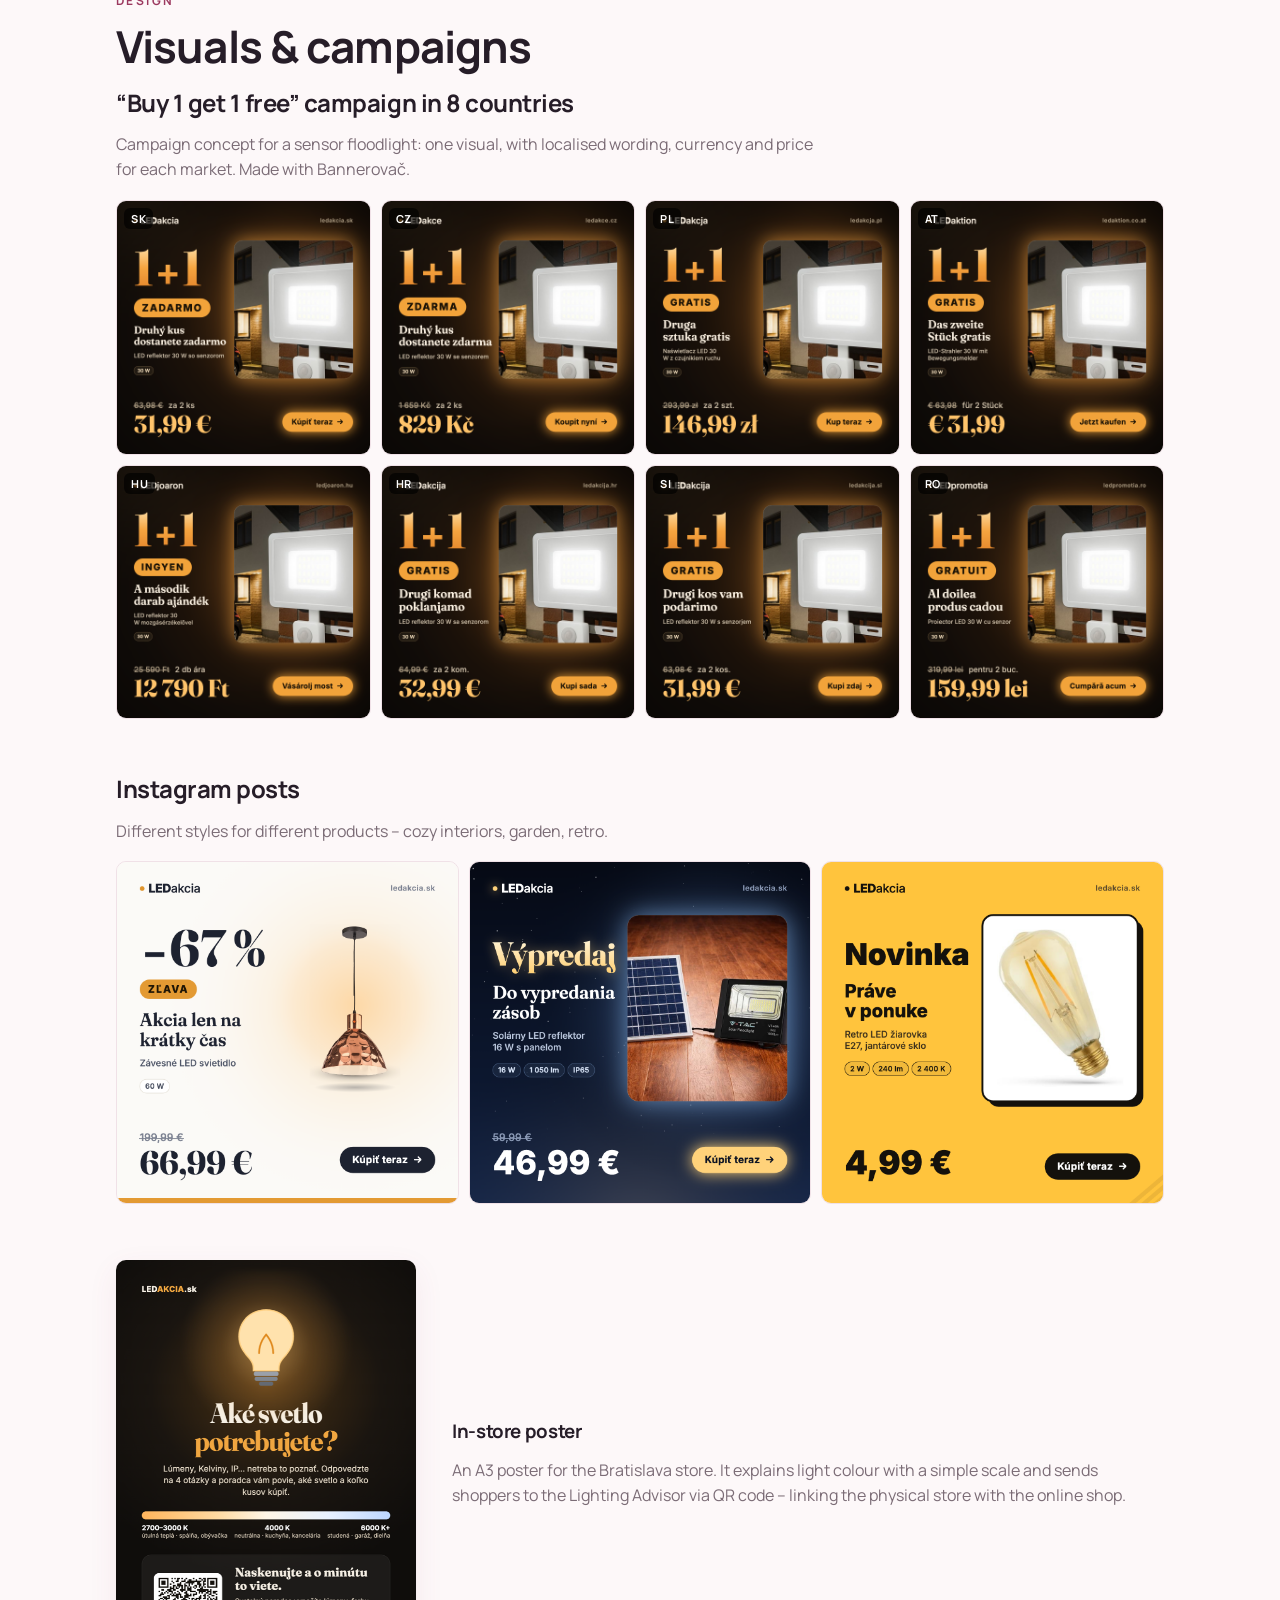
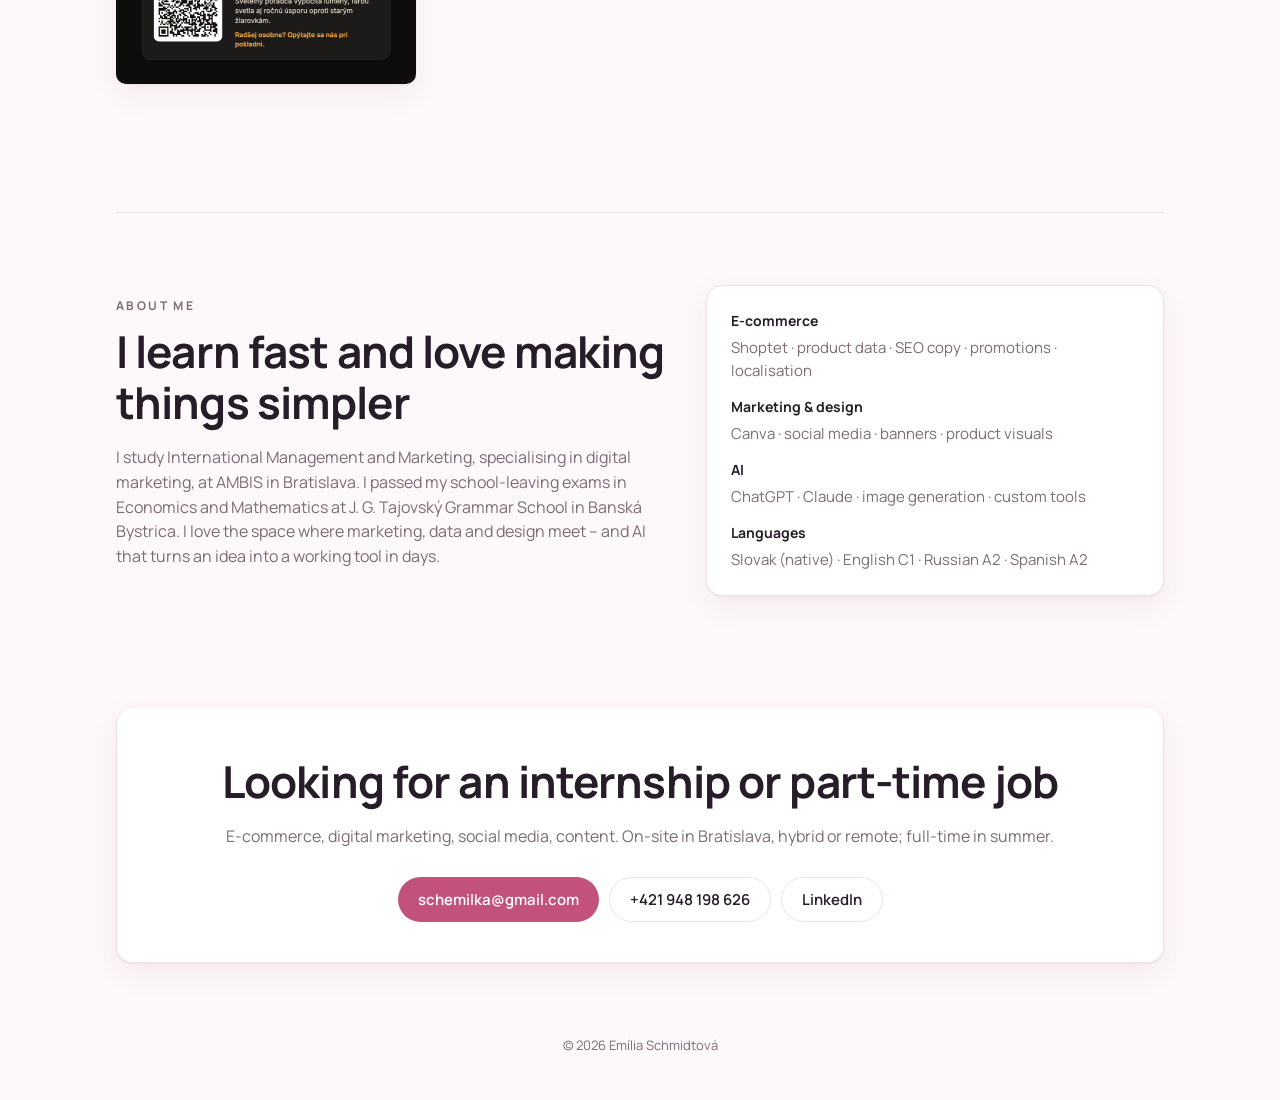
==== commit 145338e6: "Nový vzhľad: ružová paleta, fotka, prepracovaný životopis Co-Authored-By: Claude Opus 5.5 <noreply@a" ====
--- a/index.html
+++ b/index.html
@@ -29,8 +29,10 @@
   <!-- HERO -->
   <section class="hero">
     <div class="hero-glow" aria-hidden="true"></div>
+    <div class="hero-grid">
+    <div class="hero-text">
     <p class="eyebrow"><span lang="sk">Digitálny marketing &amp; e-commerce</span><span lang="en">Digital marketing &amp; e-commerce</span></p>
-    <h1>Emília Schmidtová</h1>
+    <h1>Emília <b>Schmidtová</b></h1>
     <p class="lead">
       <span lang="sk">Študujem digitálny marketing a popri tom už tri roky pracujem v reálnom e-commerce. Pomáham prevádzkovať sieť <b>8 e-shopov LEDAKCIA</b> – a s pomocou AI si staviam nástroje, ktoré nám šetria čas.</span>
       <span lang="en">I study digital marketing and have spent the last three years working in real e-commerce. I help run the <b>LEDAKCIA network of 8 online stores</b> – and I build AI tools that save our team time.</span>
@@ -39,6 +41,12 @@
       <a class="btn" href="#nastroje"><span lang="sk">Pozrieť moje nástroje</span><span lang="en">See my tools</span></a>
       <a class="btn ghost" href="cv/cv-sk.pdf" lang="sk" target="_blank">Životopis (PDF)</a>
       <a class="btn ghost" href="cv/cv-en.pdf" lang="en" target="_blank">CV (PDF)</a>
+    </div>
+    </div>
+    <figure class="hero-photo">
+      <img src="shared/img/emilia.jpg" alt="Emília Schmidtová" width="600" height="900">
+      <figcaption><span class="dot" aria-hidden="true"></span><span lang="sk">Hľadám stáž popri škole</span><span lang="en">Open to internships</span></figcaption>
+    </figure>
     </div>
     <ul class="stats">
       <li><b>3</b><span lang="sk">roky v e-commerce</span><span lang="en">years in e-commerce</span></li>
--- a/shared/brand.css
+++ b/shared/brand.css
@@ -1,41 +1,43 @@
 /* Emília Schmidtová – shared look for the portfolio and its tools.
-   Same palette and fonts as her CV: warm amber accent, Fraunces headings, Inter text. */
-@import url('https://fonts.googleapis.com/css2?family=Inter:wght@400;500;600;700&family=Fraunces:opsz,wght@9..144,600;9..144,700&display=swap');
+   Same palette and font as her CV: dusty-rose accent on blush, Manrope throughout. */
+@import url('https://fonts.googleapis.com/css2?family=Manrope:wght@300;400;500;600;700;800&display=swap');
 
 :root {
-  --bg: #fbfaf7;
+  --bg: #fdf8f9;
   --surface: #ffffff;
-  --surface-2: #f4f2ed;
-  --ink: #1d2230;
-  --muted: #5d6475;
-  --line: #e6e3dc;
-  --accent: #d9902b;
-  --accent-ink: #9a5f0e;
-  --accent-soft: #fbf1e2;
+  --surface-2: #f8edf1;
+  --ink: #261d28;
+  --muted: #7b6c76;
+  --line: #f0e1e7;
+  --accent: #c2527b;
+  --accent-2: #eaa6bf;
+  --accent-ink: #9c3a60;
+  --accent-soft: #fbeef2;
+  --on-accent: #ffffff;
   --ok: #2f8f5b;
   --err: #c2412d;
-  --radius: 14px;
-  --shadow: 0 1px 2px rgba(29,34,48,.06), 0 8px 24px rgba(29,34,48,.06);
-  --font: Inter, system-ui, -apple-system, sans-serif;
-  --display: Fraunces, Georgia, serif;
+  --radius: 16px;
+  --shadow: 0 1px 2px rgba(38,29,40,.05), 0 10px 30px rgba(156,58,96,.08);
+  --font: Manrope, Inter, system-ui, -apple-system, sans-serif;
+  --display: Manrope, Inter, system-ui, sans-serif;
 }
 @media (prefers-color-scheme: dark) {
   :root:not([data-theme="light"]) {
-    --bg: #14161c; --surface: #1c1f27; --surface-2: #232733; --ink: #eceae4; --muted: #a2a7b5;
-    --line: #2e3340; --accent: #e9a64a; --accent-ink: #f3c27f; --accent-soft: #2b2418;
-    --shadow: 0 1px 2px rgba(0,0,0,.3), 0 8px 24px rgba(0,0,0,.25);
+    --bg: #17121a; --surface: #201922; --surface-2: #2a2130; --ink: #f3eaef; --muted: #b6a5af;
+    --line: #3a2d3d; --accent: #e384a7; --accent-2: #f3bccf; --accent-ink: #f2abc5; --accent-soft: #3a2230; --on-accent: #2a0f1c;
+    --shadow: 0 1px 2px rgba(0,0,0,.3), 0 10px 30px rgba(0,0,0,.3);
   }
 }
 :root[data-theme="dark"] {
-  --bg: #14161c; --surface: #1c1f27; --surface-2: #232733; --ink: #eceae4; --muted: #a2a7b5;
-  --line: #2e3340; --accent: #e9a64a; --accent-ink: #f3c27f; --accent-soft: #2b2418;
-  --shadow: 0 1px 2px rgba(0,0,0,.3), 0 8px 24px rgba(0,0,0,.25);
+  --bg: #17121a; --surface: #201922; --surface-2: #2a2130; --ink: #f3eaef; --muted: #b6a5af;
+    --line: #3a2d3d; --accent: #e384a7; --accent-2: #f3bccf; --accent-ink: #f2abc5; --accent-soft: #3a2230; --on-accent: #2a0f1c;
+    --shadow: 0 1px 2px rgba(0,0,0,.3), 0 10px 30px rgba(0,0,0,.3);
 }
 
 * { box-sizing: border-box; }
 html, body { margin: 0; background: var(--bg); color: var(--ink); }
 body { font: 16px/1.55 var(--font); -webkit-font-smoothing: antialiased; }
-h1, h2, h3 { font-family: var(--display); font-weight: 600; line-height: 1.15; letter-spacing: -0.01em; margin: 0 0 .4em; }
+h1, h2, h3 { font-family: var(--display); font-weight: 700; line-height: 1.15; letter-spacing: -0.02em; margin: 0 0 .4em; }
 a { color: var(--accent-ink); }
 img { max-width: 100%; display: block; }
 
@@ -48,14 +50,14 @@
 .lang-switch button { border: 0; background: transparent; color: var(--muted); padding: 6px 12px; font: 600 13px var(--font); cursor: pointer; }
 .lang-switch button.on { background: var(--ink); color: var(--bg); }
 
-.btn { display: inline-flex; align-items: center; gap: 8px; border: 0; border-radius: 10px; padding: 11px 18px;
-  font: 600 15px var(--font); cursor: pointer; background: var(--accent); color: #1d1405; }
+.btn { display: inline-flex; align-items: center; gap: 8px; border: 0; border-radius: 999px; padding: 11px 20px;
+  font: 600 15px var(--font); cursor: pointer; background: var(--accent); color: var(--on-accent); }
 .btn:hover { filter: brightness(1.05); }
 .btn.ghost { background: transparent; color: var(--ink); border: 1px solid var(--line); }
 .btn:disabled { opacity: .5; cursor: default; }
 
 .card { background: var(--surface); border: 1px solid var(--line); border-radius: var(--radius); box-shadow: var(--shadow); }
-.eyebrow { font: 700 12px var(--font); letter-spacing: .14em; text-transform: uppercase; color: var(--accent-ink); }
+.eyebrow { font: 700 12px var(--font); letter-spacing: .2em; text-transform: uppercase; color: var(--accent-ink); }
 .muted { color: var(--muted); }
 
 input, select, textarea { font: inherit; color: var(--ink); background: var(--surface); border: 1px solid var(--line);
--- a/site.css
+++ b/site.css
@@ -6,7 +6,7 @@
 
 .nav { position: sticky; top: 0; z-index: 20; display: flex; align-items: center; gap: 20px; padding: 14px max(16px, calc((100vw - 1080px) / 2));
   background: color-mix(in srgb, var(--bg) 85%, transparent); backdrop-filter: blur(10px); border-bottom: 1px solid var(--line); }
-.logo { font: 700 22px var(--display); text-decoration: none; color: var(--ink); }
+.logo { font: 800 22px var(--display); letter-spacing: -0.04em; text-decoration: none; color: var(--ink); }
 .logo span { color: var(--accent); }
 .nav nav { display: flex; gap: 22px; margin-left: auto; }
 .nav nav a { text-decoration: none; color: var(--muted); font-weight: 500; font-size: 15px; }
@@ -17,13 +17,24 @@
 .hero { position: relative; padding: 96px 0 72px; }
 .hero-glow { position: absolute; z-index: -1; right: -10%; top: -10%; width: 620px; height: 620px; border-radius: 50%;
   background: radial-gradient(circle, color-mix(in srgb, var(--accent) 35%, transparent), transparent 65%); filter: blur(20px); }
-.hero h1 { font-size: clamp(44px, 8vw, 84px); margin: 12px 0 18px; }
+.hero h1 { font-size: clamp(44px, 7.4vw, 80px); font-weight: 300; letter-spacing: -0.035em; margin: 14px 0 20px; }
+.hero h1 b { font-weight: 800; }
+.hero-grid { display: grid; grid-template-columns: 1fr 340px; gap: 56px; align-items: center; }
+.hero-photo { margin: 0; position: relative; isolation: isolate; }
+.hero-photo img { width: 100%; height: auto; aspect-ratio: 4 / 5; object-fit: cover; object-position: center 15%;
+  border-radius: 200px 200px 24px 24px; box-shadow: var(--shadow); background: var(--surface-2); }
+.hero-photo::before { content: ""; position: absolute; inset: 18px -18px -18px 18px; z-index: -1;
+  border-radius: 200px 200px 24px 24px; background: var(--accent-soft); border: 1px solid var(--line); }
+.hero-photo figcaption { position: absolute; left: 50%; bottom: 18px; transform: translateX(-50%); white-space: nowrap;
+  display: inline-flex; align-items: center; gap: 8px; padding: 8px 14px; border-radius: 999px;
+  background: var(--surface); box-shadow: var(--shadow); font: 600 13px var(--font); color: var(--ink); }
+.hero-photo .dot { width: 8px; height: 8px; border-radius: 50%; background: var(--ok); box-shadow: 0 0 0 4px color-mix(in srgb, var(--ok) 20%, transparent); }
 .lead { font-size: clamp(18px, 2.2vw, 22px); max-width: 720px; color: var(--ink); }
 .hero-cta { display: flex; flex-wrap: wrap; gap: 10px; margin-top: 28px; }
 .hero-cta .btn { text-decoration: none; }
 .stats { list-style: none; padding: 0; margin: 56px 0 0; display: grid; grid-template-columns: repeat(4, 1fr); gap: 12px; }
-.stats li { border-top: 2px solid var(--accent); padding-top: 12px; }
-.stats b { display: block; font: 700 36px var(--display); }
+.stats li { border-top: 1px solid var(--line); padding-top: 14px; }
+.stats b { display: block; font: 300 40px var(--display); letter-spacing: -0.03em; color: var(--accent-ink); }
 .stats span { color: var(--muted); font-size: 14px; }
 
 .block { padding: 72px 0; border-top: 1px solid var(--line); }
@@ -80,4 +91,6 @@
   .grid3 { grid-template-columns: 1fr; }
   .poster-case img { max-width: 300px; }
   .hero { padding: 56px 0 48px; }
+  .hero-grid { grid-template-columns: 1fr; gap: 36px; }
+  .hero-photo { order: -1; width: min(260px, 70%); margin: 0 auto; }
 }
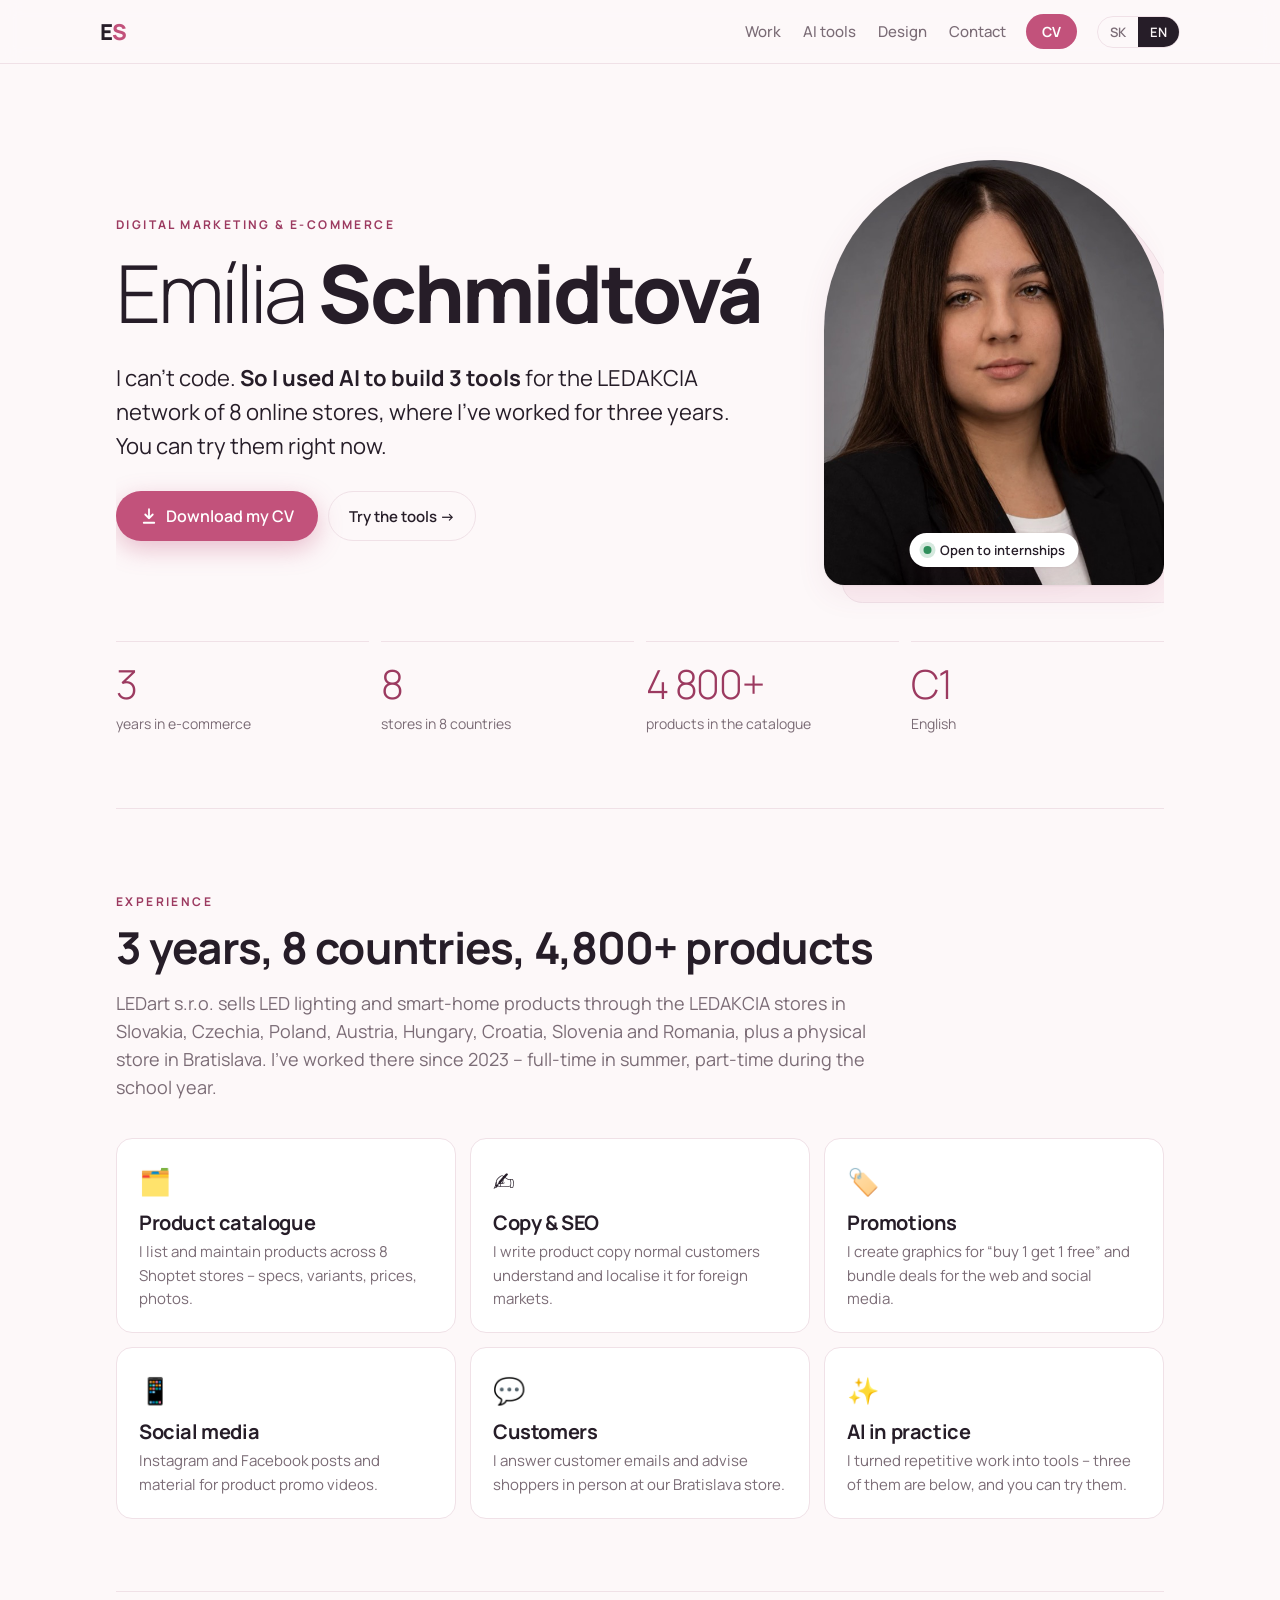
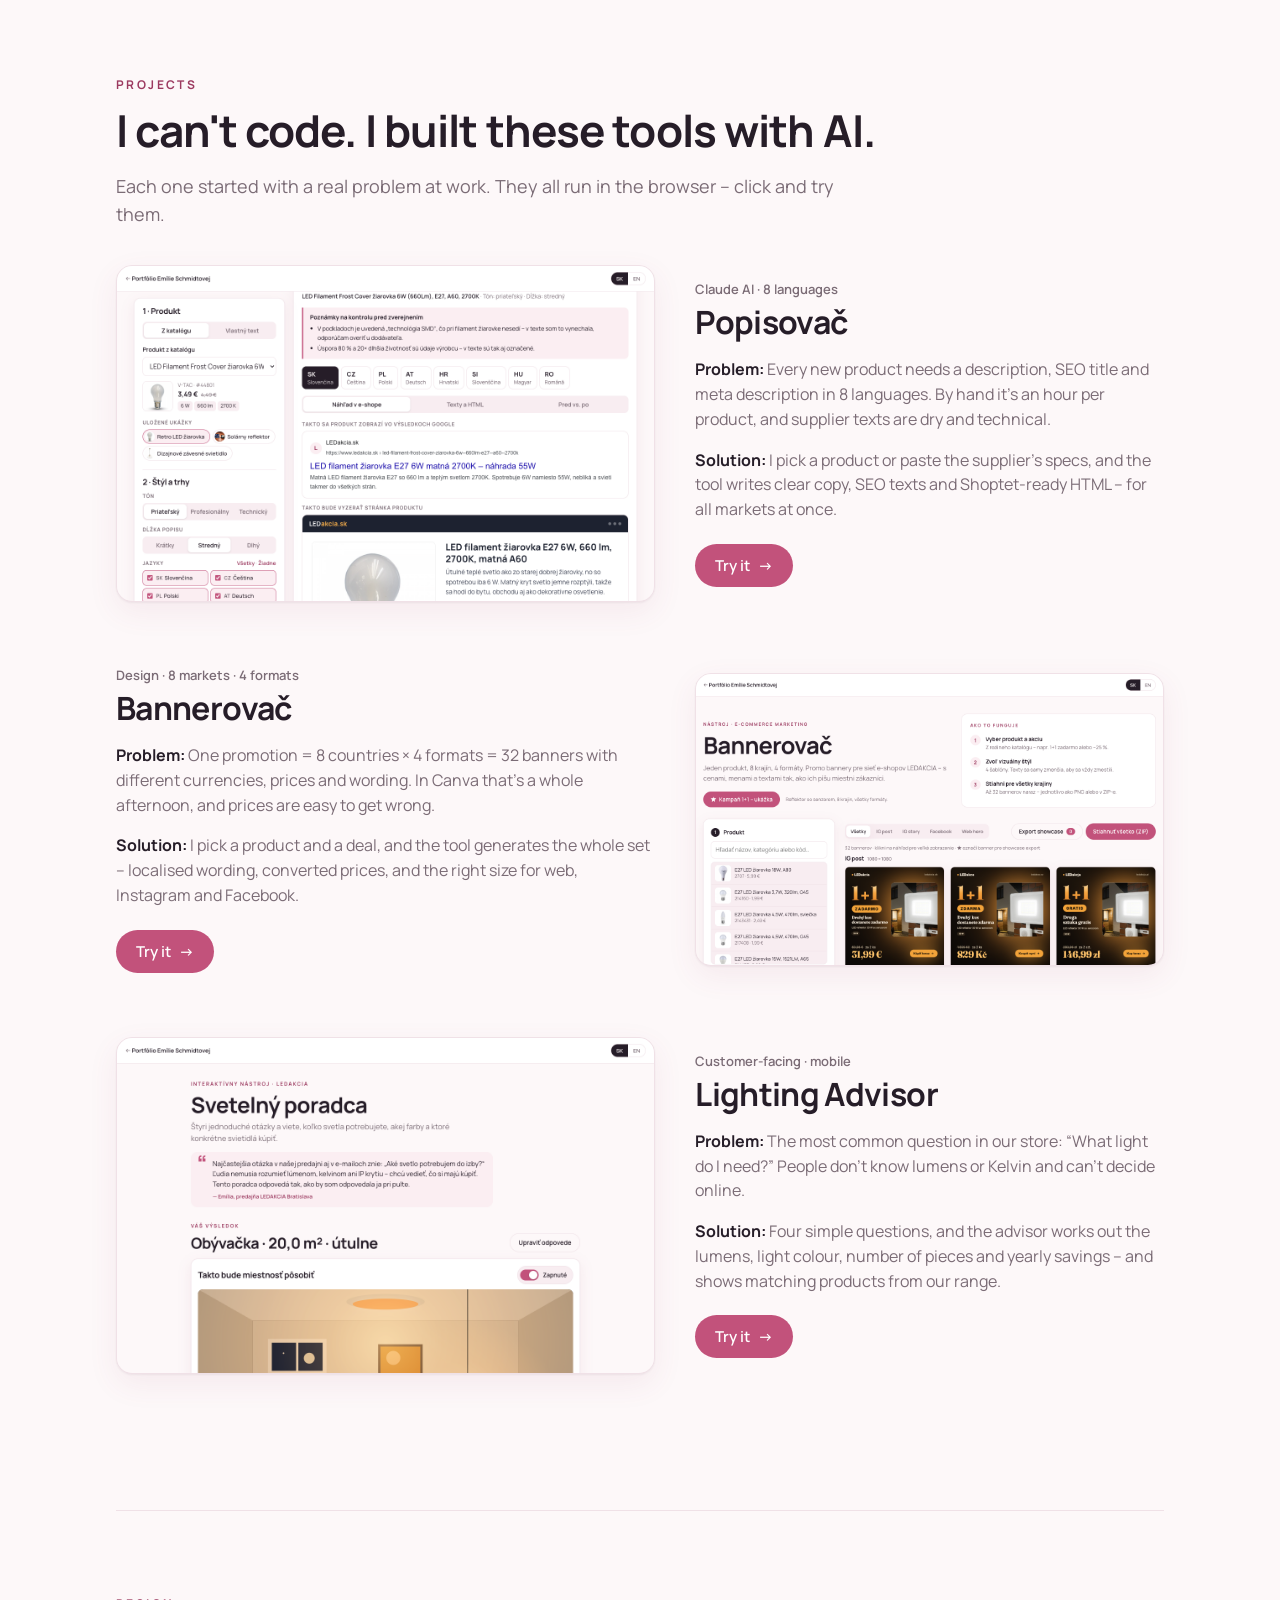
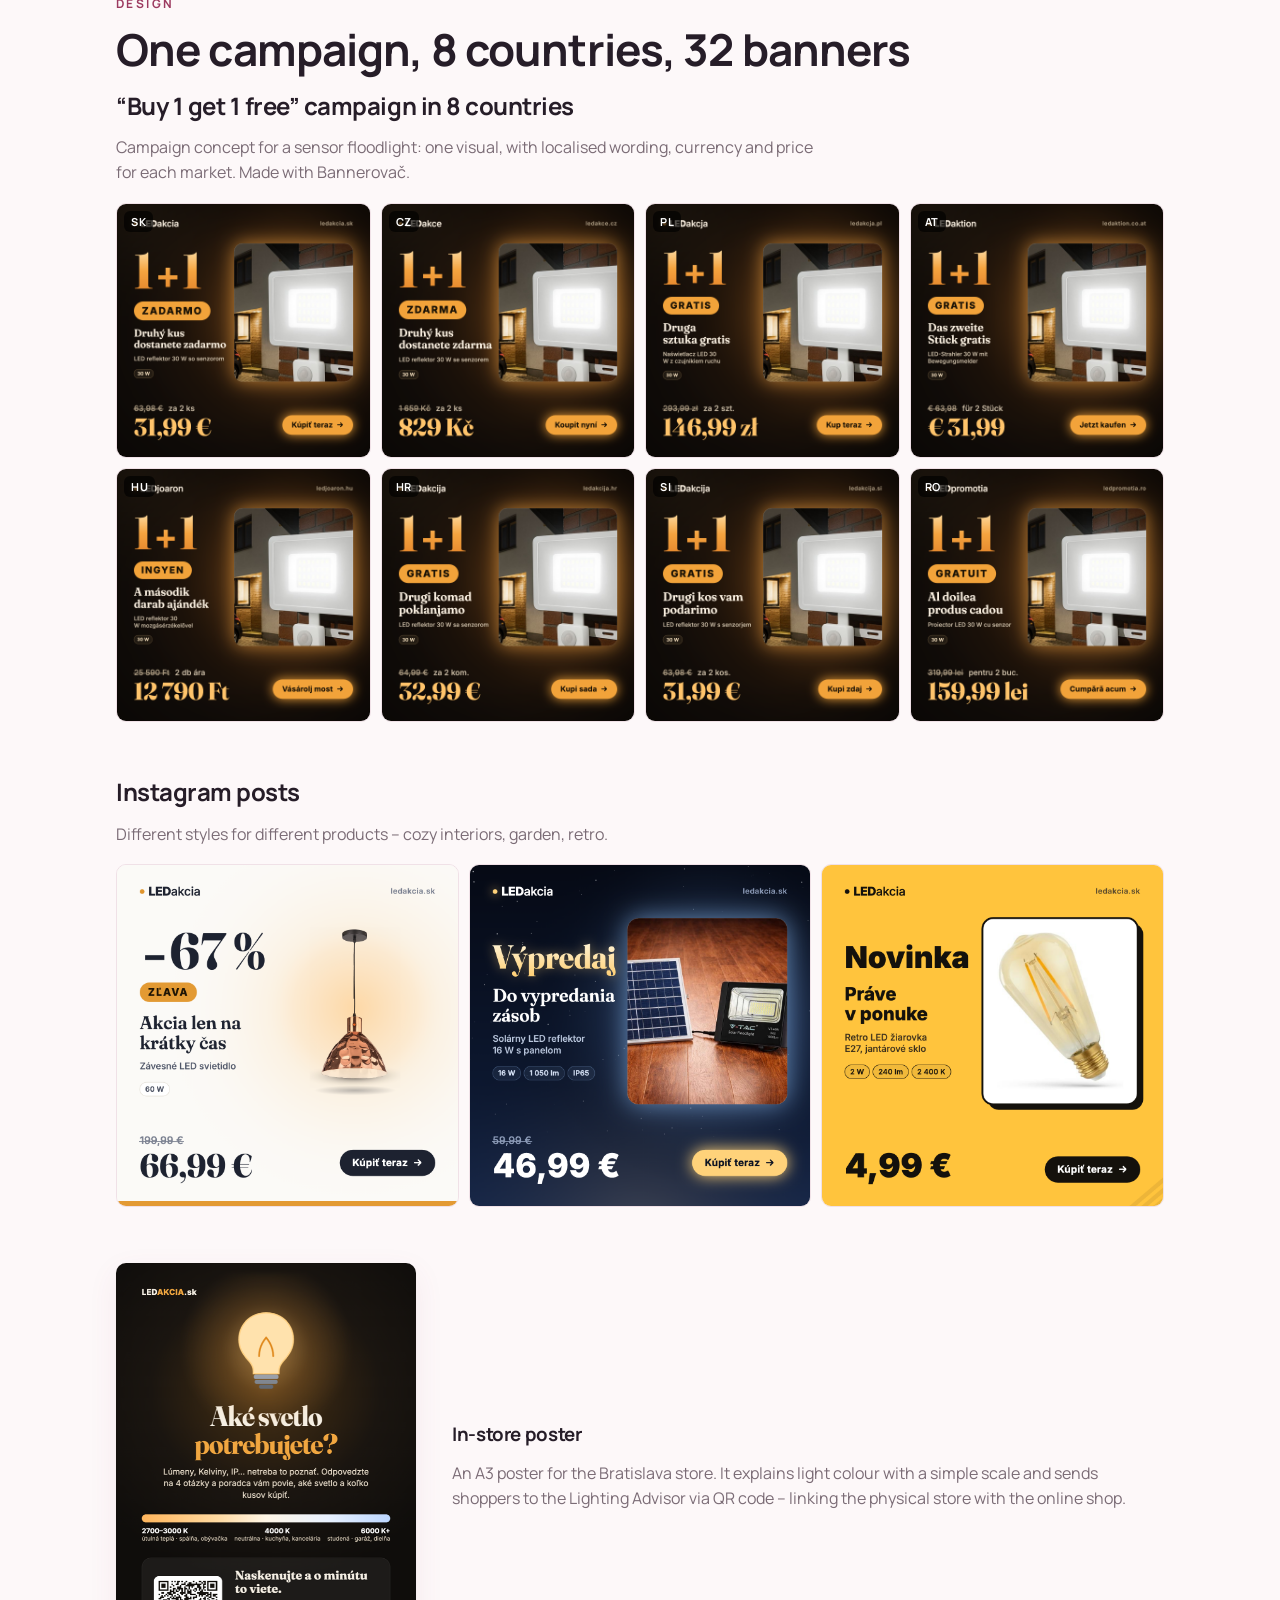
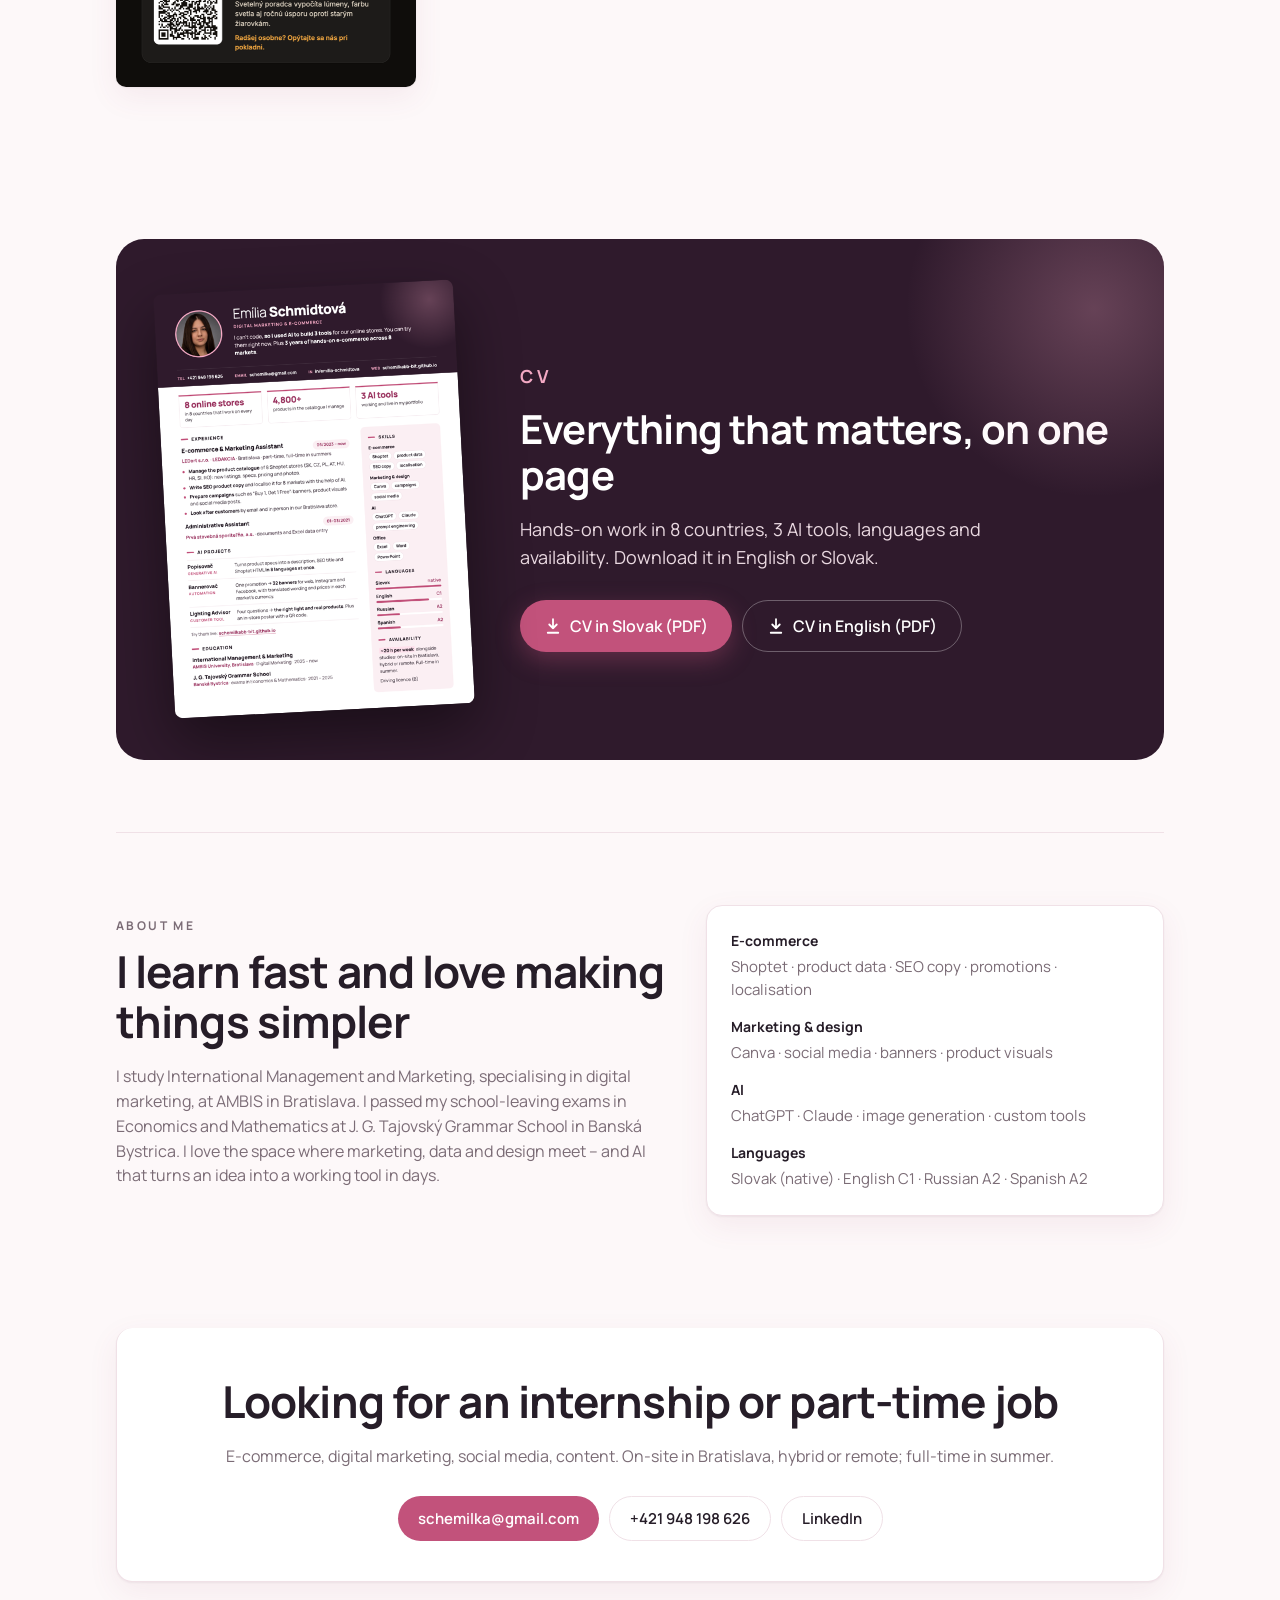
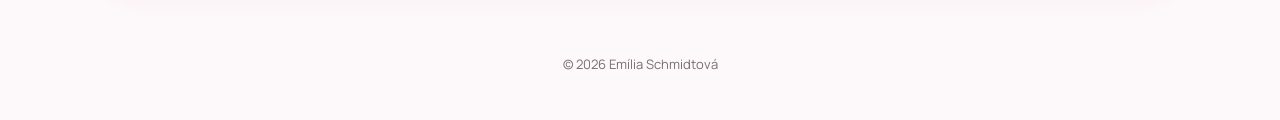
==== commit 71a27276: "Čitateľnejší životopis, výrazná sekcia so životopisom a háčiky v nadpisoch Co-Authored-By: Claude Op" ====
--- a/index.html
+++ b/index.html
@@ -19,6 +19,7 @@
     <a href="#dizajn"><span lang="sk">Dizajn</span><span lang="en">Design</span></a>
     <a href="#kontakt"><span lang="sk">Kontakt</span><span lang="en">Contact</span></a>
   </nav>
+  <a class="nav-cv" href="#cv"><span lang="sk">Životopis</span><span lang="en">CV</span></a>
   <div class="lang-switch" role="group" aria-label="Language">
     <button data-set-lang="sk" class="on">SK</button><button data-set-lang="en">EN</button>
   </div>
@@ -34,13 +35,13 @@
     <p class="eyebrow"><span lang="sk">Digitálny marketing &amp; e-commerce</span><span lang="en">Digital marketing &amp; e-commerce</span></p>
     <h1>Emília <b>Schmidtová</b></h1>
     <p class="lead">
-      <span lang="sk">Študujem digitálny marketing a popri tom už tri roky pracujem v reálnom e-commerce. Pomáham prevádzkovať sieť <b>8 e-shopov LEDAKCIA</b> – a s pomocou AI si staviam nástroje, ktoré nám šetria čas.</span>
-      <span lang="en">I study digital marketing and have spent the last three years working in real e-commerce. I help run the <b>LEDAKCIA network of 8 online stores</b> – and I build AI tools that save our team time.</span>
+      <span lang="sk">Neviem programovať. <b>Tak som s pomocou AI postavila 3 nástroje</b> pre sieť 8 e-shopov LEDAKCIA, kde už tri roky pracujem. Môžete si ich hneď vyskúšať.</span>
+      <span lang="en">I can't code. <b>So I used AI to build 3 tools</b> for the LEDAKCIA network of 8 online stores, where I've worked for three years. You can try them right now.</span>
     </p>
     <div class="hero-cta">
-      <a class="btn" href="#nastroje"><span lang="sk">Pozrieť moje nástroje</span><span lang="en">See my tools</span></a>
-      <a class="btn ghost" href="cv/cv-sk.pdf" lang="sk" target="_blank">Životopis (PDF)</a>
-      <a class="btn ghost" href="cv/cv-en.pdf" lang="en" target="_blank">CV (PDF)</a>
+      <a class="btn btn-cv" href="cv/cv-sk.pdf" lang="sk" target="_blank"><svg viewBox="0 0 24 24" aria-hidden="true"><path d="M12 3v12m0 0-5-5m5 5 5-5M5 21h14"/></svg>Stiahnuť životopis</a>
+      <a class="btn btn-cv" href="cv/cv-en.pdf" lang="en" target="_blank"><svg viewBox="0 0 24 24" aria-hidden="true"><path d="M12 3v12m0 0-5-5m5 5 5-5M5 21h14"/></svg>Download my CV</a>
+      <a class="btn ghost" href="#nastroje"><span lang="sk">Vyskúšať nástroje →</span><span lang="en">Try the tools →</span></a>
     </div>
     </div>
     <figure class="hero-photo">
@@ -59,7 +60,7 @@
   <!-- WORK -->
   <section id="praca" class="block">
     <p class="eyebrow"><span lang="sk">Skúsenosti</span><span lang="en">Experience</span></p>
-    <h2><span lang="sk">Čo robím v LEDart</span><span lang="en">What I do at LEDart</span></h2>
+    <h2><span lang="sk">3 roky, 8 krajín, 4 800+ produktov</span><span lang="en">3 years, 8 countries, 4,800+ products</span></h2>
     <p class="section-lead">
       <span lang="sk">LEDart s.r.o. predáva LED osvetlenie a smart home cez e-shopy LEDAKCIA na Slovensku, v Česku, Poľsku, Rakúsku, Maďarsku, Chorvátsku, Slovinsku a Rumunsku a má kamennú predajňu v Bratislave. Som tam od roku 2023 – cez leto na plný úväzok, počas štúdia priebežne.</span>
       <span lang="en">LEDart s.r.o. sells LED lighting and smart-home products through the LEDAKCIA stores in Slovakia, Czechia, Poland, Austria, Hungary, Croatia, Slovenia and Romania, plus a physical store in Bratislava. I've worked there since 2023 – full-time in summer, part-time during the school year.</span>
@@ -89,7 +90,7 @@
   <!-- TOOLS -->
   <section id="nastroje" class="block">
     <p class="eyebrow"><span lang="sk">Projekty</span><span lang="en">Projects</span></p>
-    <h2><span lang="sk">AI nástroje, ktoré som vytvorila</span><span lang="en">AI tools I built</span></h2>
+    <h2><span lang="sk">Neviem programovať. Tieto nástroje som postavila s AI.</span><span lang="en">I can't code. I built these tools with AI.</span></h2>
     <p class="section-lead"><span lang="sk">Každý vznikol z konkrétneho problému v práci. Všetky bežia priamo v prehliadači – kliknite a vyskúšajte.</span><span lang="en">Each one started with a real problem at work. They all run in the browser – click and try them.</span></p>
 
     <article class="project">
@@ -141,7 +142,7 @@
   <!-- DESIGN -->
   <section id="dizajn" class="block">
     <p class="eyebrow"><span lang="sk">Dizajn</span><span lang="en">Design</span></p>
-    <h2><span lang="sk">Vizuály a kampane</span><span lang="en">Visuals &amp; campaigns</span></h2>
+    <h2><span lang="sk">Jedna akcia, 8 krajín, 32 bannerov</span><span lang="en">One campaign, 8 countries, 32 banners</span></h2>
 
     <div class="case">
       <div class="case-head">
@@ -164,6 +165,21 @@
       <div>
         <h3><span lang="sk">Plagát do predajne</span><span lang="en">In-store poster</span></h3>
         <p class="muted"><span lang="sk">A3 plagát pre predajňu v Bratislave. Vysvetľuje farbu svetla jednoduchou škálou a QR kódom posiela zákazníkov do Svetelného poradcu – spája kamennú predajňu s e-shopom.</span><span lang="en">An A3 poster for the Bratislava store. It explains light colour with a simple scale and sends shoppers to the Lighting Advisor via QR code – linking the physical store with the online shop.</span></p>
+      </div>
+    </div>
+  </section>
+
+  <!-- CV -->
+  <section id="cv" class="cv-block">
+    <a class="cv-thumb" href="cv/cv-sk.pdf" lang="sk" target="_blank"><img src="cv/cv-sk-preview.png" alt="Náhľad životopisu" loading="lazy"></a>
+    <a class="cv-thumb" href="cv/cv-en.pdf" lang="en" target="_blank"><img src="cv/cv-en-preview.png" alt="CV preview" loading="lazy"></a>
+    <div class="cv-text">
+      <p class="eyebrow"><span lang="sk">Životopis</span><span lang="en">CV</span></p>
+      <h2><span lang="sk">Všetko podstatné na jednej strane</span><span lang="en">Everything that matters, on one page</span></h2>
+      <p><span lang="sk">Prax v 8 krajinách, 3 AI nástroje, jazyky a dostupnosť. Stiahnite si ho v slovenčine alebo angličtine.</span><span lang="en">Hands-on work in 8 countries, 3 AI tools, languages and availability. Download it in English or Slovak.</span></p>
+      <div class="hero-cta">
+        <a class="btn btn-cv" href="cv/cv-sk.pdf" target="_blank"><svg viewBox="0 0 24 24" aria-hidden="true"><path d="M12 3v12m0 0-5-5m5 5 5-5M5 21h14"/></svg><span lang="sk">Životopis SK (PDF)</span><span lang="en">CV in Slovak (PDF)</span></a>
+        <a class="btn btn-cv alt" href="cv/cv-en.pdf" target="_blank"><svg viewBox="0 0 24 24" aria-hidden="true"><path d="M12 3v12m0 0-5-5m5 5 5-5M5 21h14"/></svg><span lang="sk">Životopis EN (PDF)</span><span lang="en">CV in English (PDF)</span></a>
       </div>
     </div>
   </section>
--- a/site.css
+++ b/site.css
@@ -94,3 +94,27 @@
   .hero-grid { grid-template-columns: 1fr; gap: 36px; }
   .hero-photo { order: -1; width: min(260px, 70%); margin: 0 auto; }
 }
+
+/* CV: download buttons, nav pill and the CV section */
+.btn svg { width: 18px; height: 18px; fill: none; stroke: currentColor; stroke-width: 2.4; stroke-linecap: round; stroke-linejoin: round; }
+.btn-cv { background: var(--accent); color: var(--on-accent); box-shadow: 0 8px 24px color-mix(in srgb, var(--accent) 35%, transparent); padding: 14px 24px; font-size: 16px; }
+.btn-cv:hover { transform: translateY(-1px); }
+.btn-cv.alt { background: var(--surface); color: var(--ink); box-shadow: none; border: 1px solid var(--line); }
+.nav-cv { text-decoration: none; font: 700 14px var(--font); color: var(--on-accent); background: var(--accent); padding: 8px 16px; border-radius: 999px; }
+.cv-block { display: grid; grid-template-columns: 300px 1fr; gap: 56px; align-items: center; margin: 24px 0 72px; padding: 48px;
+  border-radius: 28px; background: #2f1a2c; color: #f6e9ef; position: relative; overflow: hidden; scroll-margin-top: 80px; }
+.cv-block::after { content: ""; position: absolute; right: -120px; top: -120px; width: 380px; height: 380px; border-radius: 50%;
+  background: radial-gradient(circle, rgba(244,169,196,.28), transparent 70%); pointer-events: none; }
+.cv-block h2 { color: #fff; font-size: clamp(28px, 4vw, 40px); }
+.cv-block .eyebrow { color: #f4a9c4; }
+.cv-block p { color: #ead9e1; font-size: 18px; max-width: 520px; }
+.cv-block .btn-cv.alt { background: transparent; color: #fff; border-color: rgba(255,255,255,.3); }
+.cv-thumb { display: block; transform: rotate(-3deg); transition: transform .3s; }
+.cv-thumb:hover { transform: rotate(0) scale(1.02); }
+.cv-thumb img { width: 100%; border-radius: 8px; box-shadow: 0 24px 60px rgba(0,0,0,.45); background: #fff; }
+@media (max-width: 820px) {
+  .cv-block { grid-template-columns: 1fr; padding: 28px 22px; gap: 28px; }
+  .cv-thumb { max-width: 240px; margin: 0 auto; }
+  .nav-cv { margin-left: auto; }
+  .nav-cv + .lang-switch { margin-left: 8px; }
+}
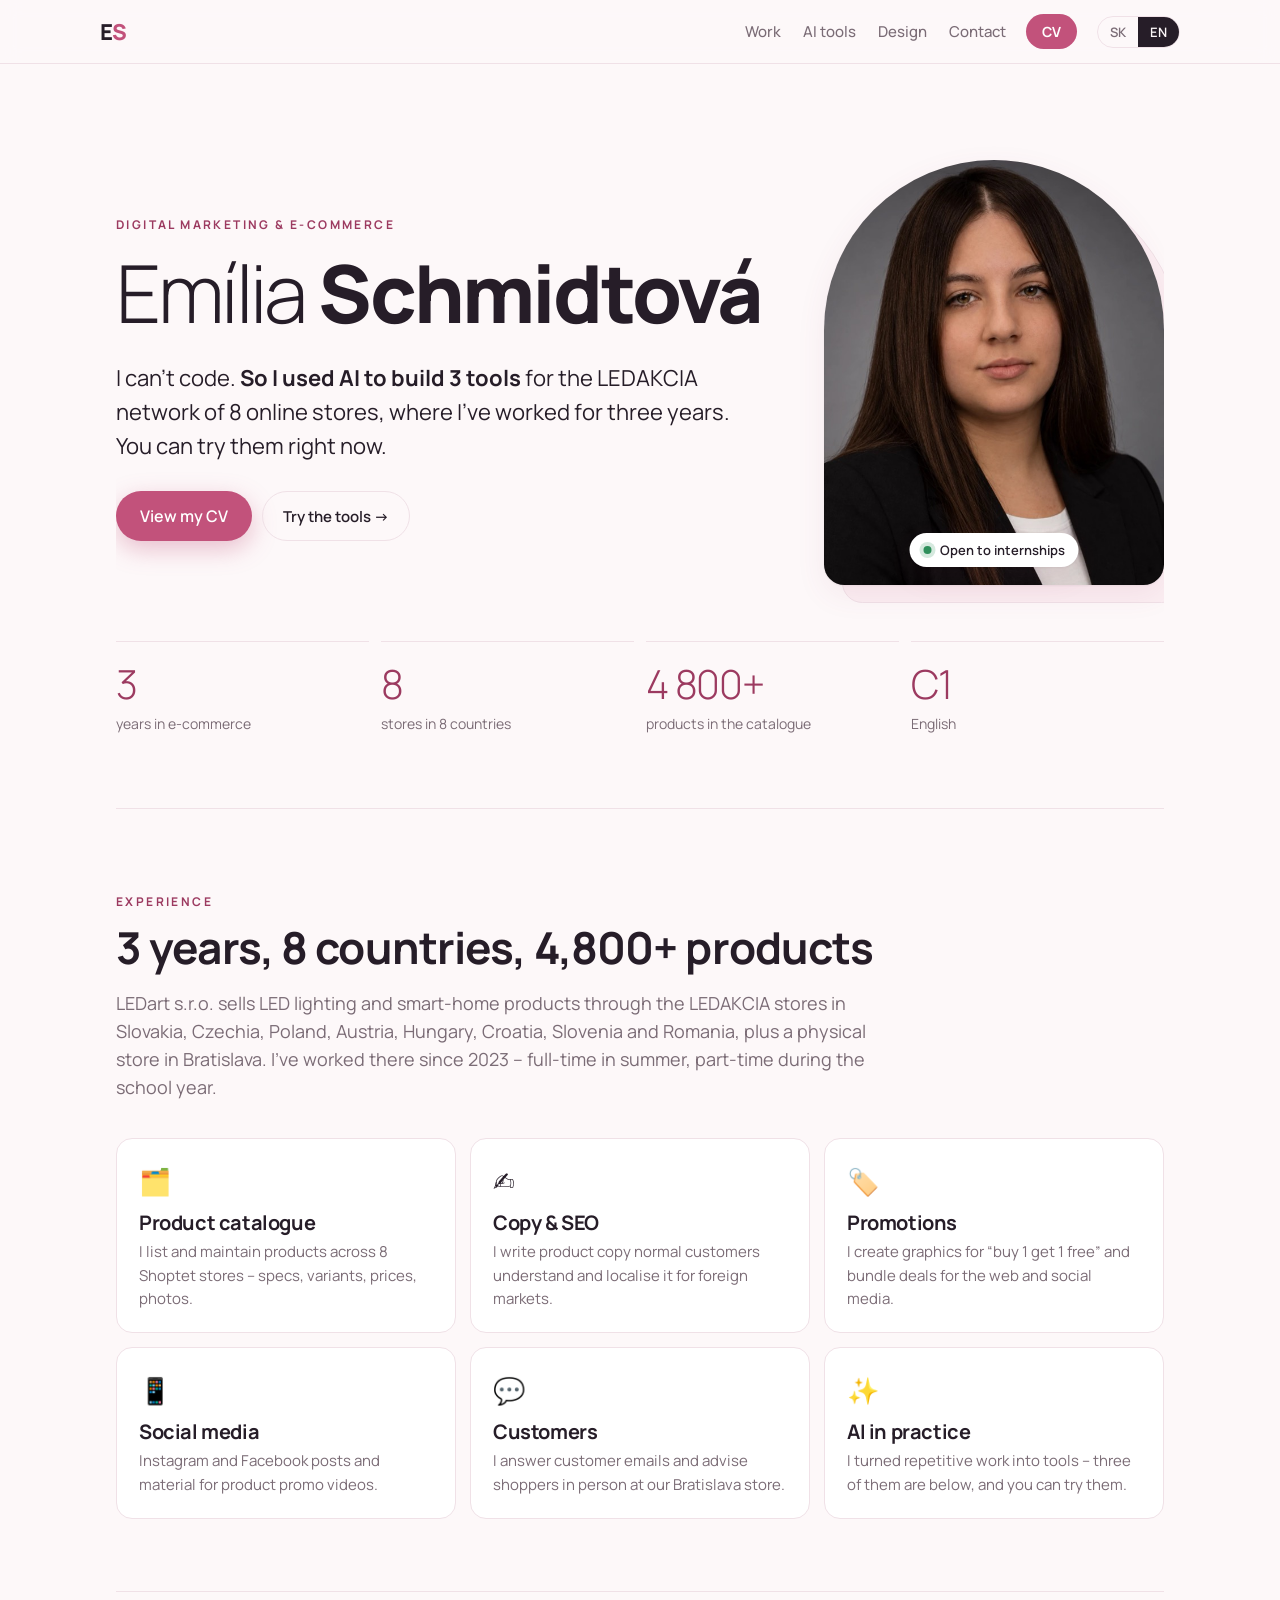
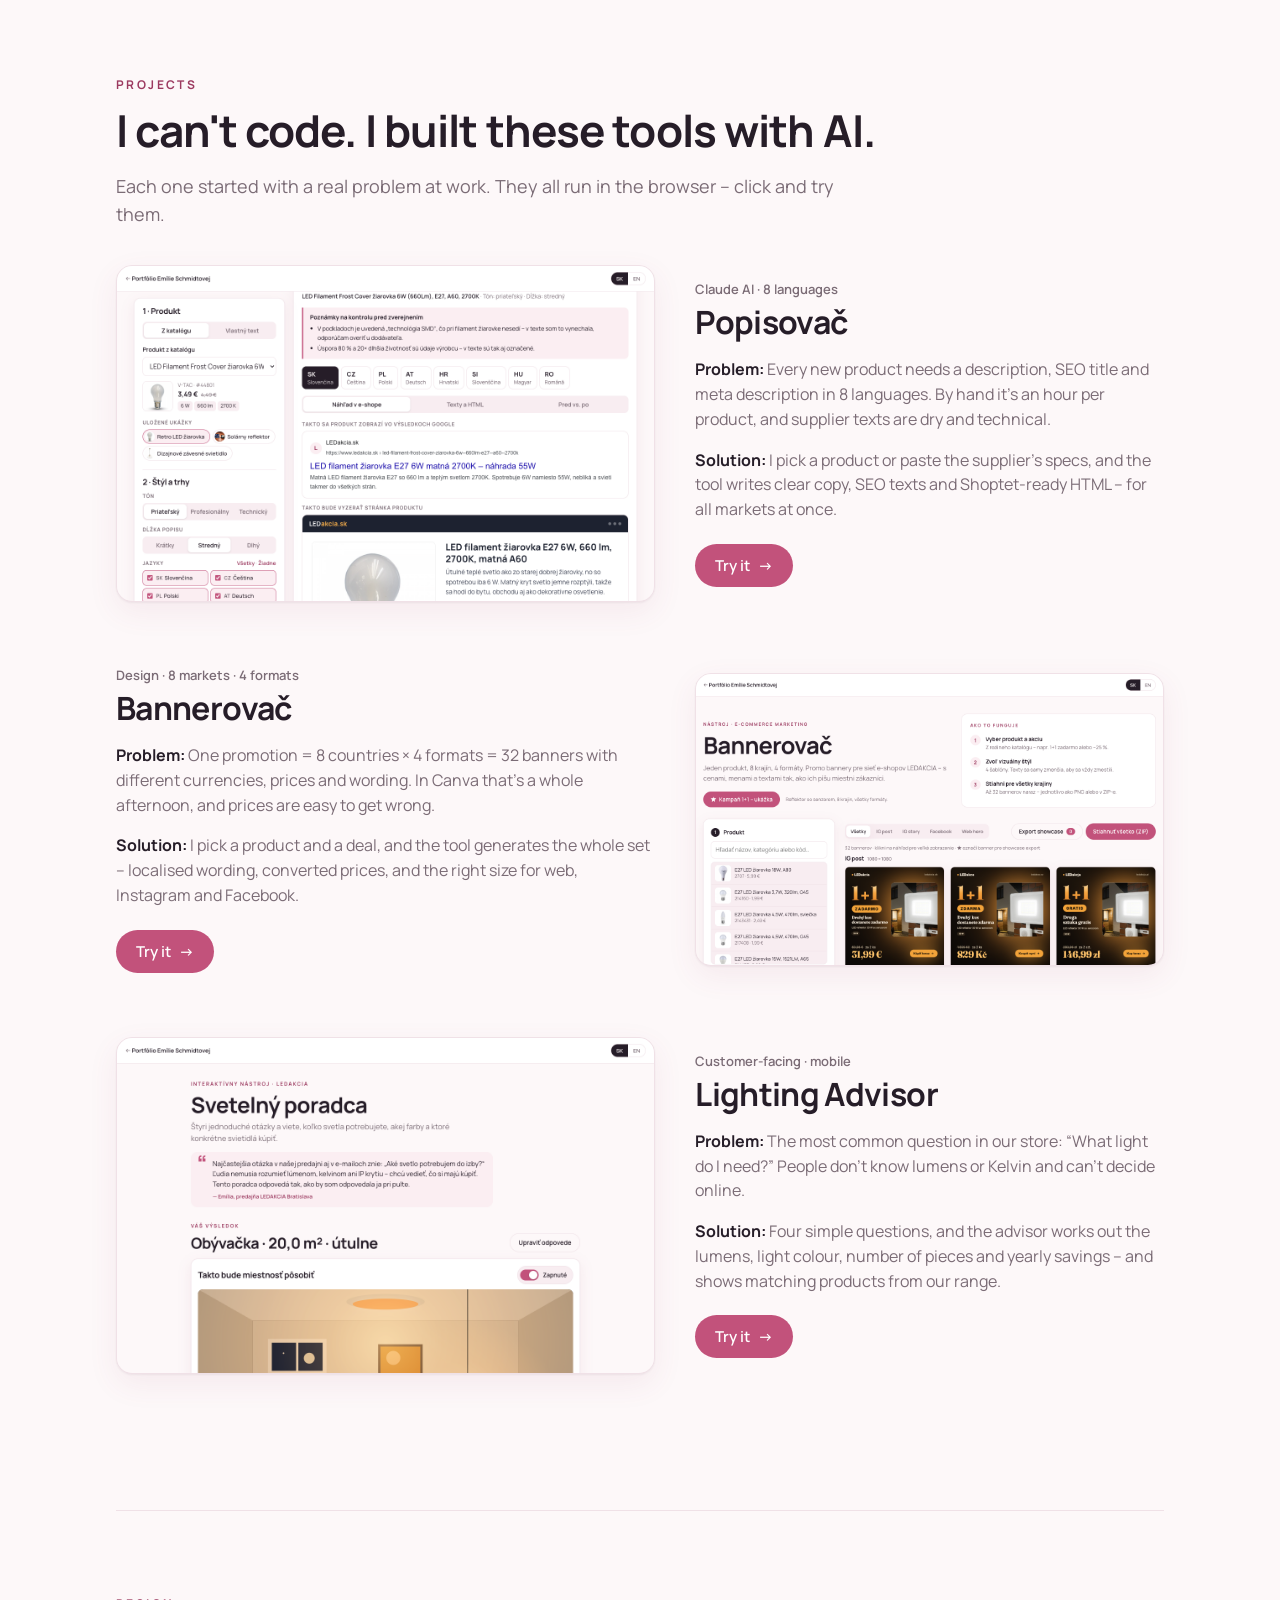
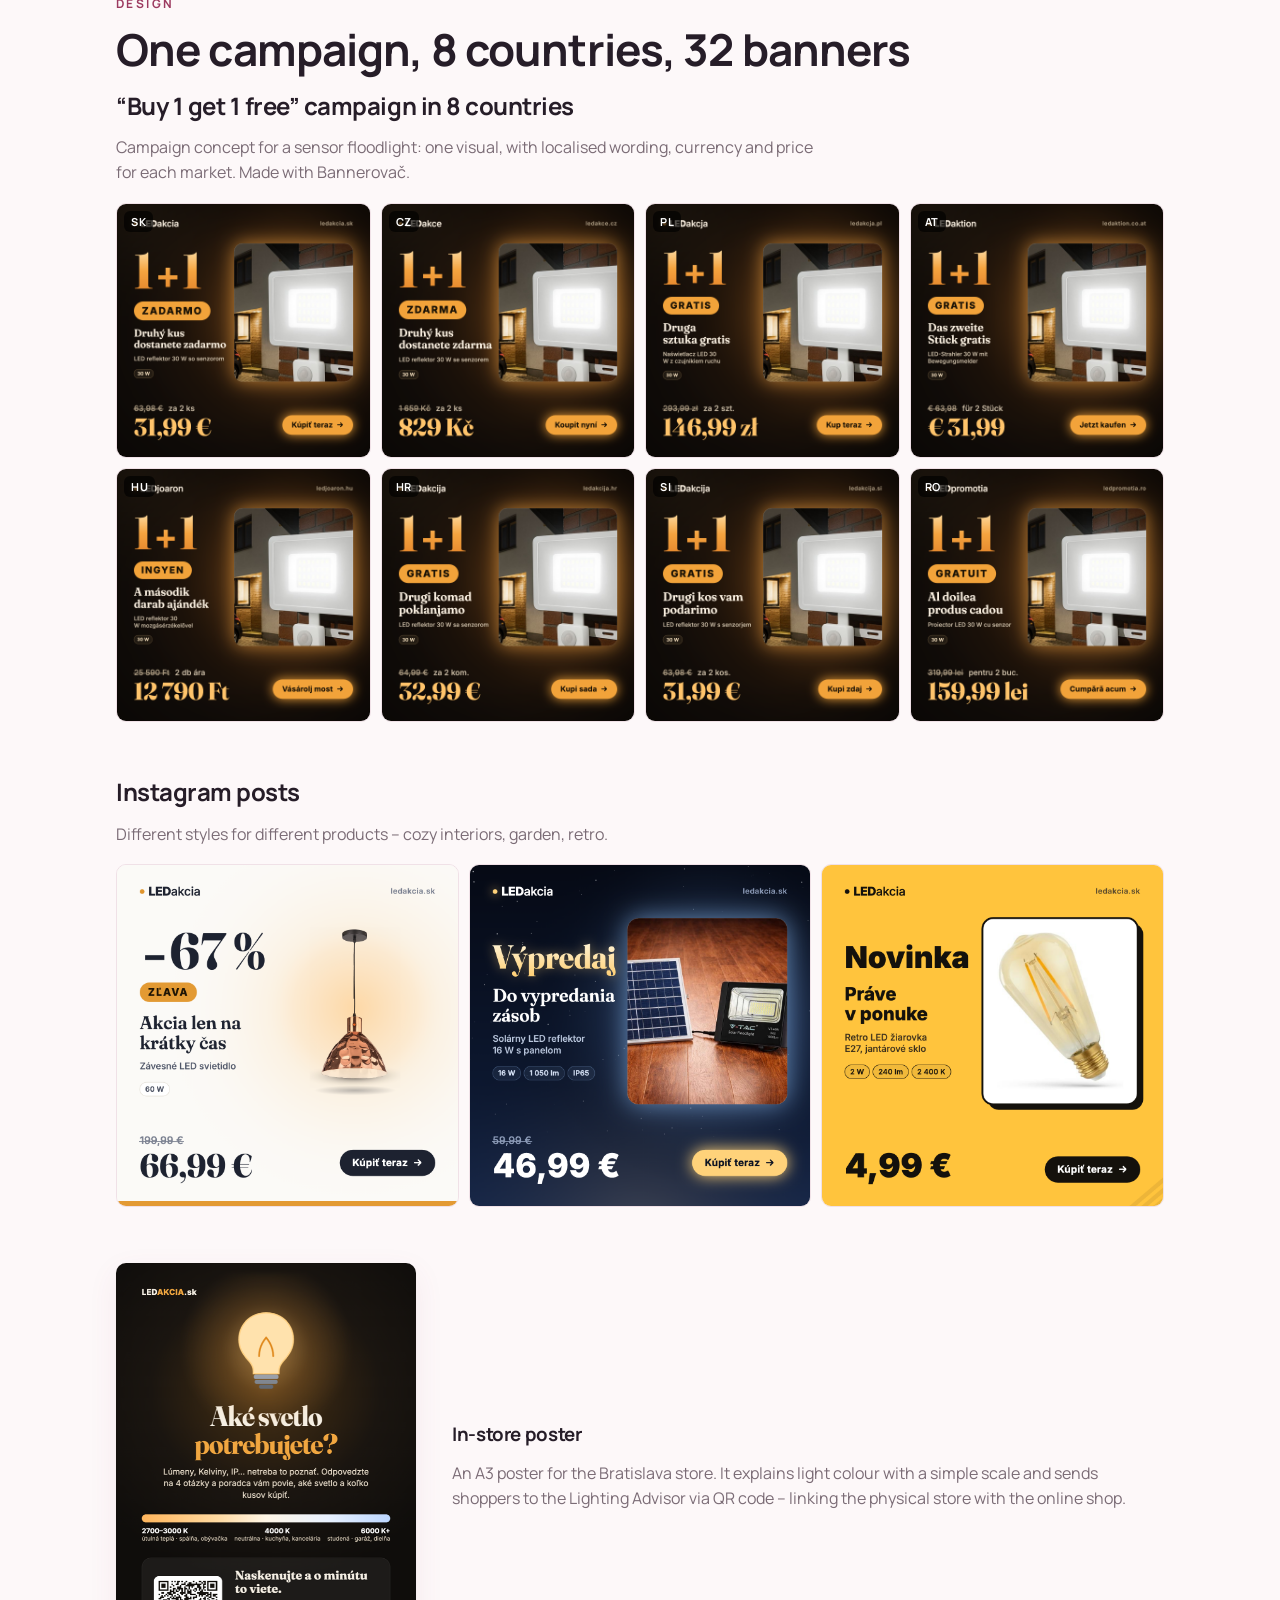
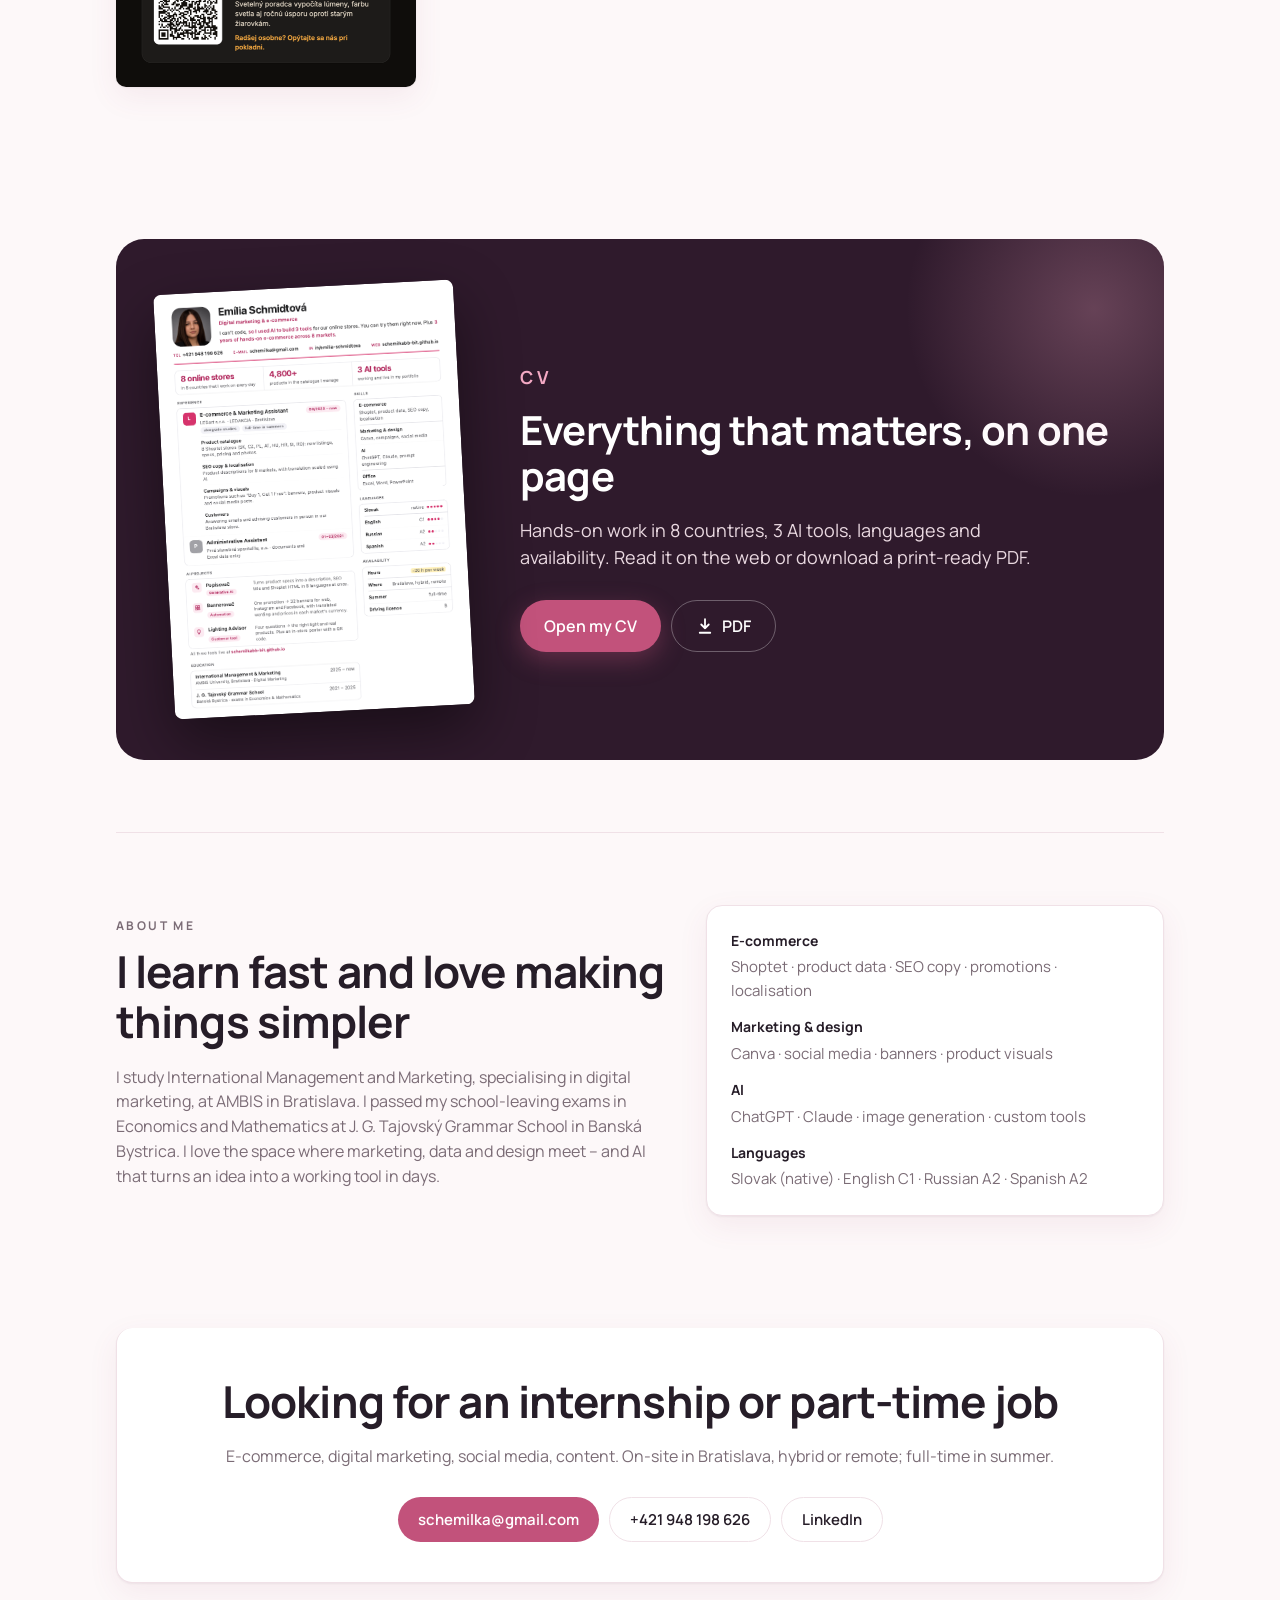
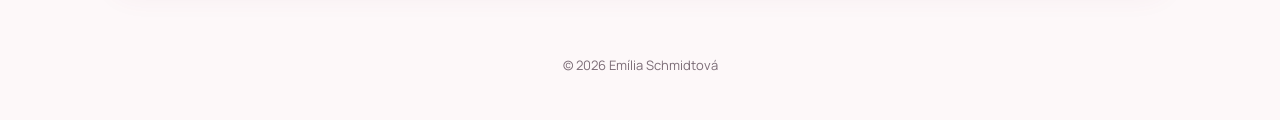
==== commit 1fb1ba7e: "Životopis ako webová stránka s PDF na stiahnutie Co-Authored-By: Claude Opus 5.5 <noreply@anthropic." ====
--- a/index.html
+++ b/index.html
@@ -19,7 +19,7 @@
     <a href="#dizajn"><span lang="sk">Dizajn</span><span lang="en">Design</span></a>
     <a href="#kontakt"><span lang="sk">Kontakt</span><span lang="en">Contact</span></a>
   </nav>
-  <a class="nav-cv" href="#cv"><span lang="sk">Životopis</span><span lang="en">CV</span></a>
+  <a class="nav-cv" href="cv/"><span lang="sk">Životopis</span><span lang="en">CV</span></a>
   <div class="lang-switch" role="group" aria-label="Language">
     <button data-set-lang="sk" class="on">SK</button><button data-set-lang="en">EN</button>
   </div>
@@ -39,8 +39,7 @@
       <span lang="en">I can't code. <b>So I used AI to build 3 tools</b> for the LEDAKCIA network of 8 online stores, where I've worked for three years. You can try them right now.</span>
     </p>
     <div class="hero-cta">
-      <a class="btn btn-cv" href="cv/cv-sk.pdf" lang="sk" target="_blank"><svg viewBox="0 0 24 24" aria-hidden="true"><path d="M12 3v12m0 0-5-5m5 5 5-5M5 21h14"/></svg>Stiahnuť životopis</a>
-      <a class="btn btn-cv" href="cv/cv-en.pdf" lang="en" target="_blank"><svg viewBox="0 0 24 24" aria-hidden="true"><path d="M12 3v12m0 0-5-5m5 5 5-5M5 21h14"/></svg>Download my CV</a>
+      <a class="btn btn-cv" href="cv/"><span lang="sk">Pozrieť životopis</span><span lang="en">View my CV</span></a>
       <a class="btn ghost" href="#nastroje"><span lang="sk">Vyskúšať nástroje →</span><span lang="en">Try the tools →</span></a>
     </div>
     </div>
@@ -171,15 +170,16 @@
 
   <!-- CV -->
   <section id="cv" class="cv-block">
-    <a class="cv-thumb" href="cv/cv-sk.pdf" lang="sk" target="_blank"><img src="cv/cv-sk-preview.png" alt="Náhľad životopisu" loading="lazy"></a>
-    <a class="cv-thumb" href="cv/cv-en.pdf" lang="en" target="_blank"><img src="cv/cv-en-preview.png" alt="CV preview" loading="lazy"></a>
+    <a class="cv-thumb" href="cv/?lang=sk" lang="sk"><img src="cv/cv-sk-preview.png" alt="Náhľad životopisu" loading="lazy"></a>
+    <a class="cv-thumb" href="cv/?lang=en" lang="en"><img src="cv/cv-en-preview.png" alt="CV preview" loading="lazy"></a>
     <div class="cv-text">
       <p class="eyebrow"><span lang="sk">Životopis</span><span lang="en">CV</span></p>
       <h2><span lang="sk">Všetko podstatné na jednej strane</span><span lang="en">Everything that matters, on one page</span></h2>
-      <p><span lang="sk">Prax v 8 krajinách, 3 AI nástroje, jazyky a dostupnosť. Stiahnite si ho v slovenčine alebo angličtine.</span><span lang="en">Hands-on work in 8 countries, 3 AI tools, languages and availability. Download it in English or Slovak.</span></p>
+      <p><span lang="sk">Prax v 8 krajinách, 3 AI nástroje, jazyky a dostupnosť. Otvorte ho na webe, alebo si stiahnite PDF na tlač.</span><span lang="en">Hands-on work in 8 countries, 3 AI tools, languages and availability. Read it on the web or download a print-ready PDF.</span></p>
       <div class="hero-cta">
-        <a class="btn btn-cv" href="cv/cv-sk.pdf" target="_blank"><svg viewBox="0 0 24 24" aria-hidden="true"><path d="M12 3v12m0 0-5-5m5 5 5-5M5 21h14"/></svg><span lang="sk">Životopis SK (PDF)</span><span lang="en">CV in Slovak (PDF)</span></a>
-        <a class="btn btn-cv alt" href="cv/cv-en.pdf" target="_blank"><svg viewBox="0 0 24 24" aria-hidden="true"><path d="M12 3v12m0 0-5-5m5 5 5-5M5 21h14"/></svg><span lang="sk">Životopis EN (PDF)</span><span lang="en">CV in English (PDF)</span></a>
+        <a class="btn btn-cv" href="cv/"><span lang="sk">Otvoriť životopis</span><span lang="en">Open my CV</span></a>
+        <a class="btn btn-cv alt" href="cv/cv-sk.pdf" lang="sk" download><svg viewBox="0 0 24 24" aria-hidden="true"><path d="M12 3v12m0 0-5-5m5 5 5-5M5 21h14"/></svg>PDF</a>
+        <a class="btn btn-cv alt" href="cv/cv-en.pdf" lang="en" download><svg viewBox="0 0 24 24" aria-hidden="true"><path d="M12 3v12m0 0-5-5m5 5 5-5M5 21h14"/></svg>PDF</a>
       </div>
     </div>
   </section>
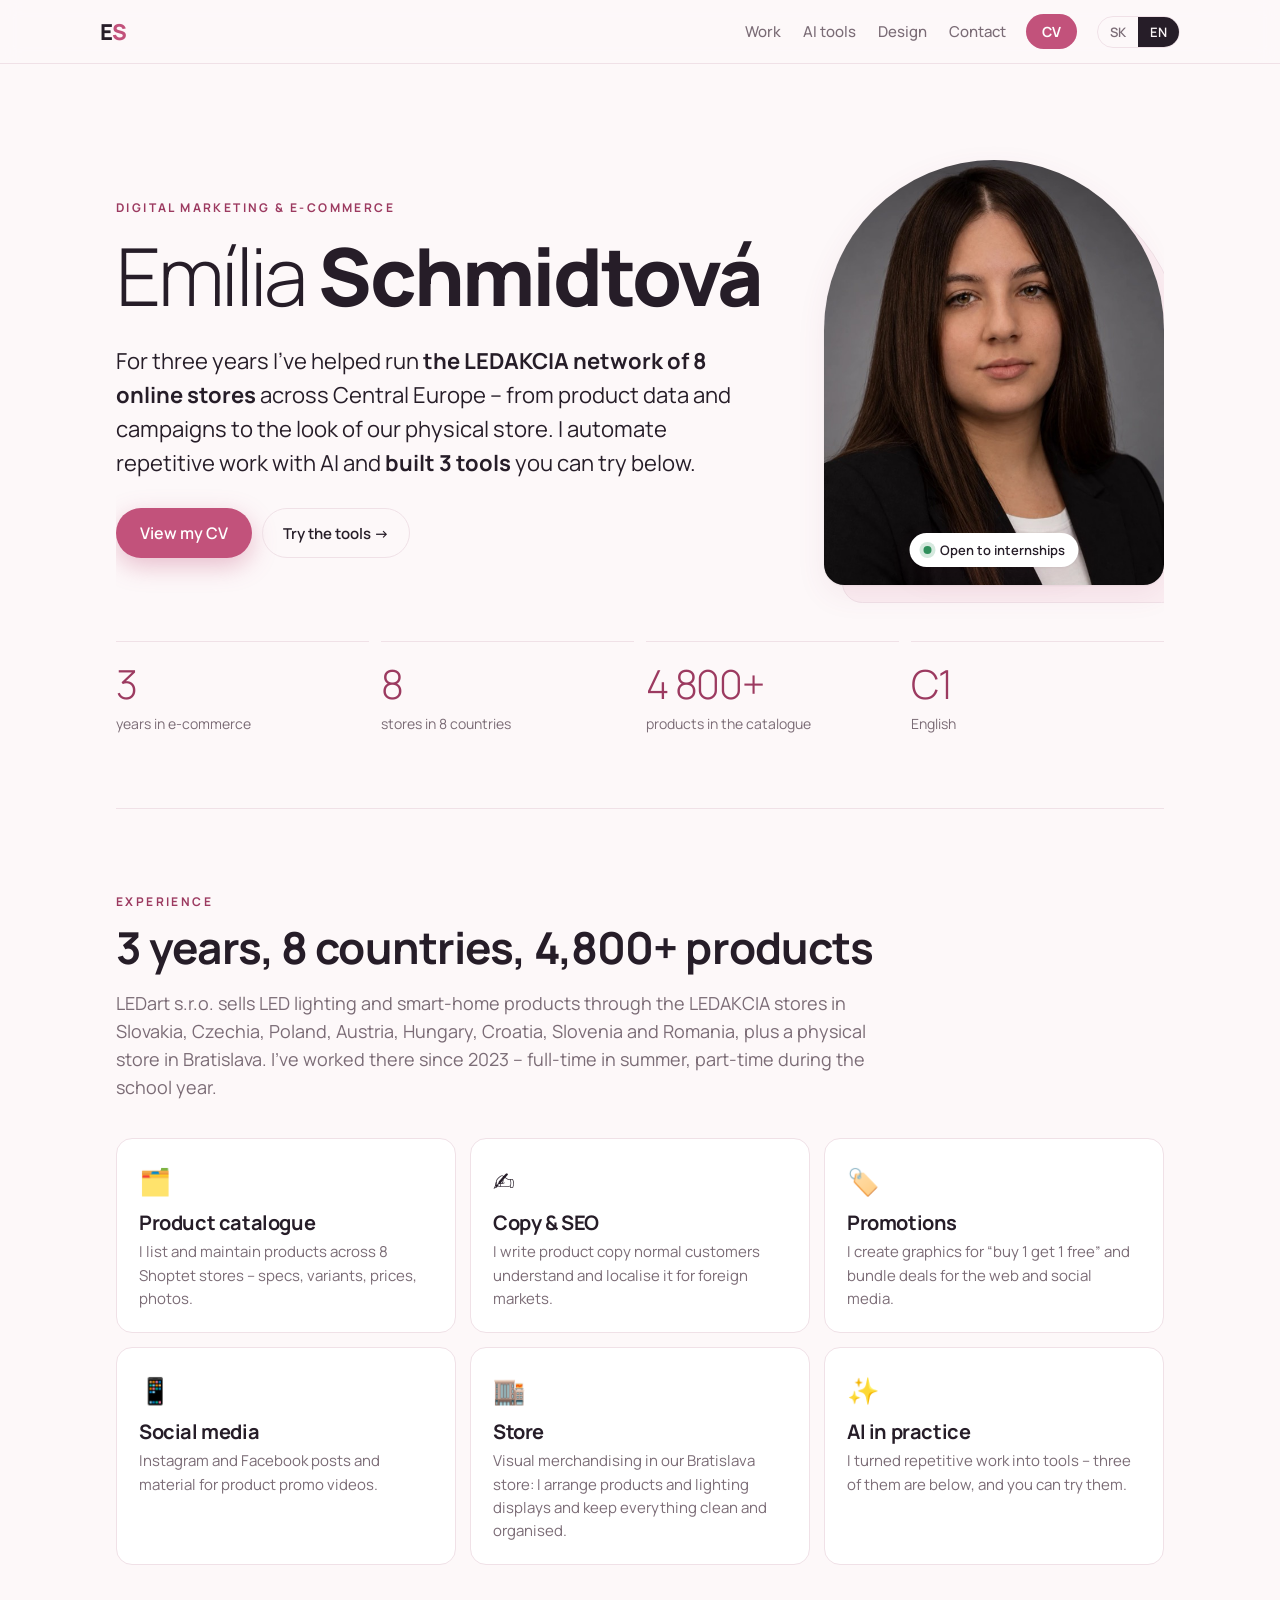
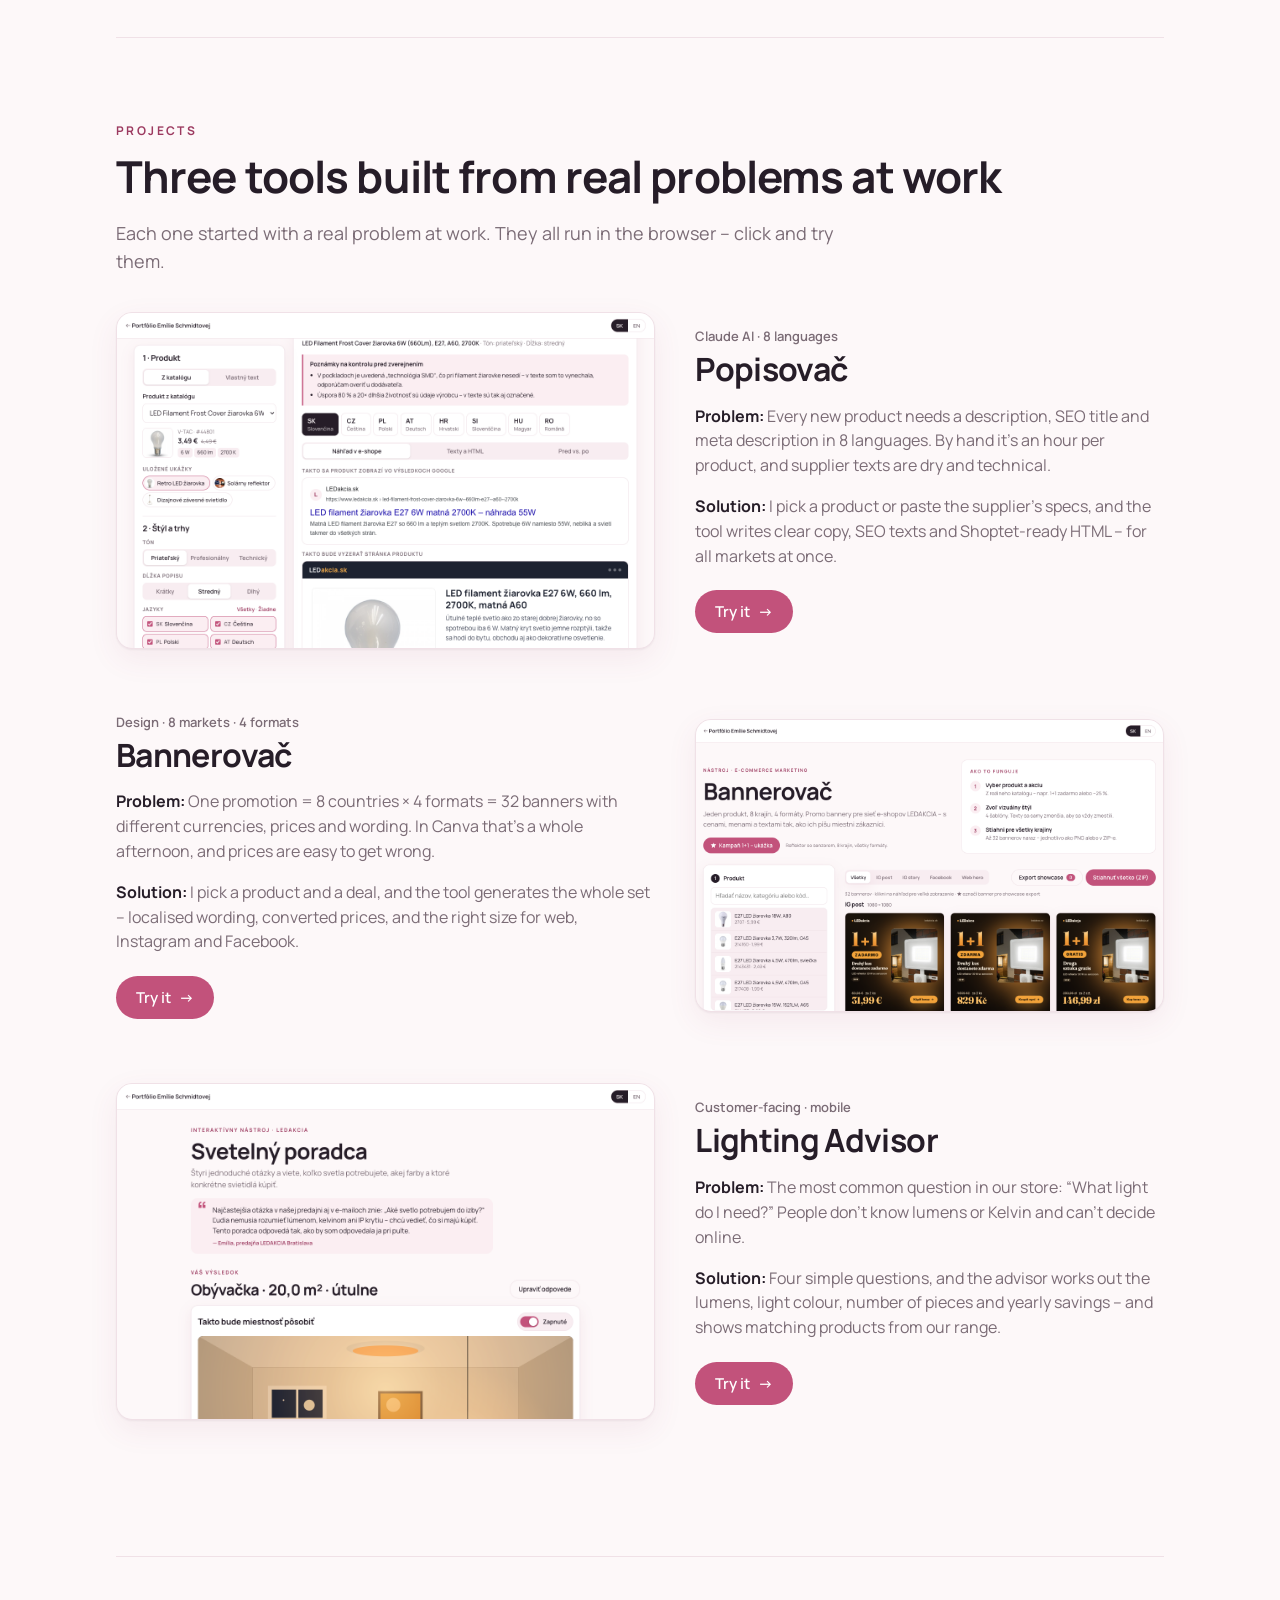
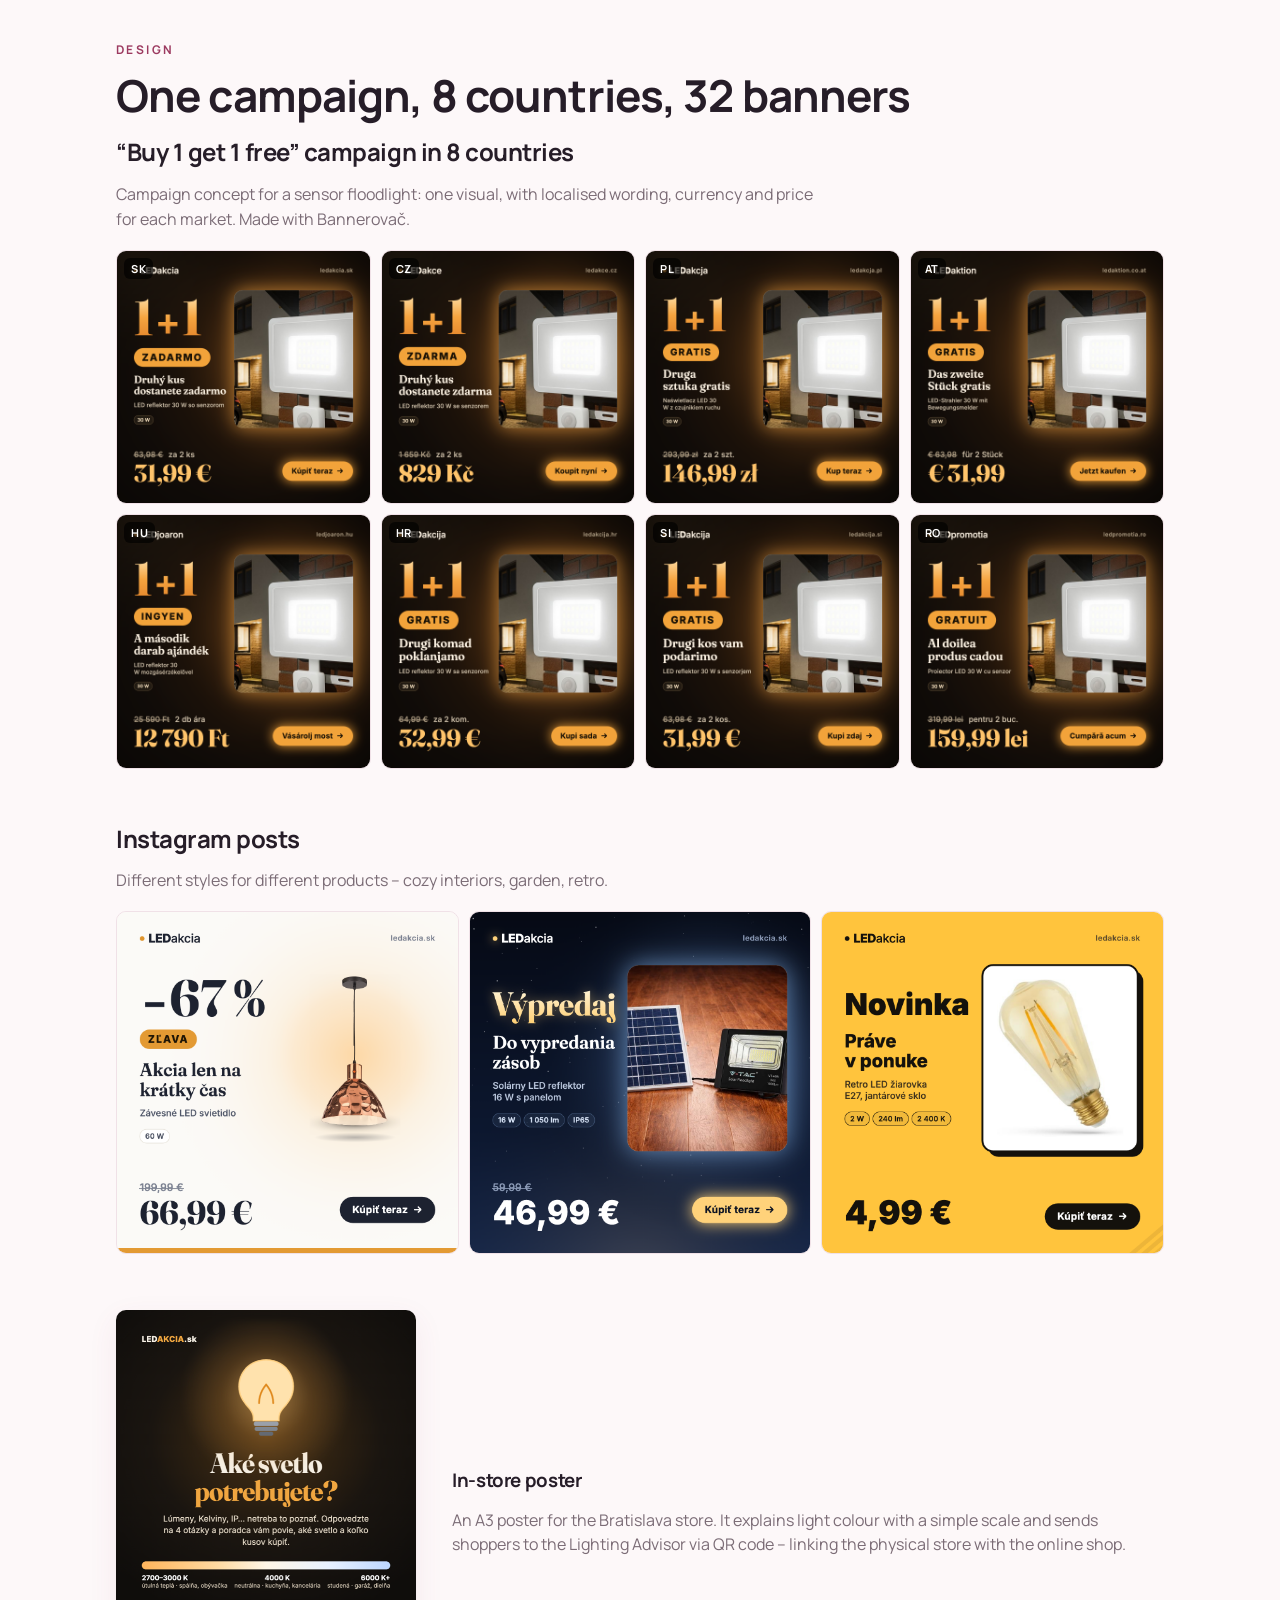
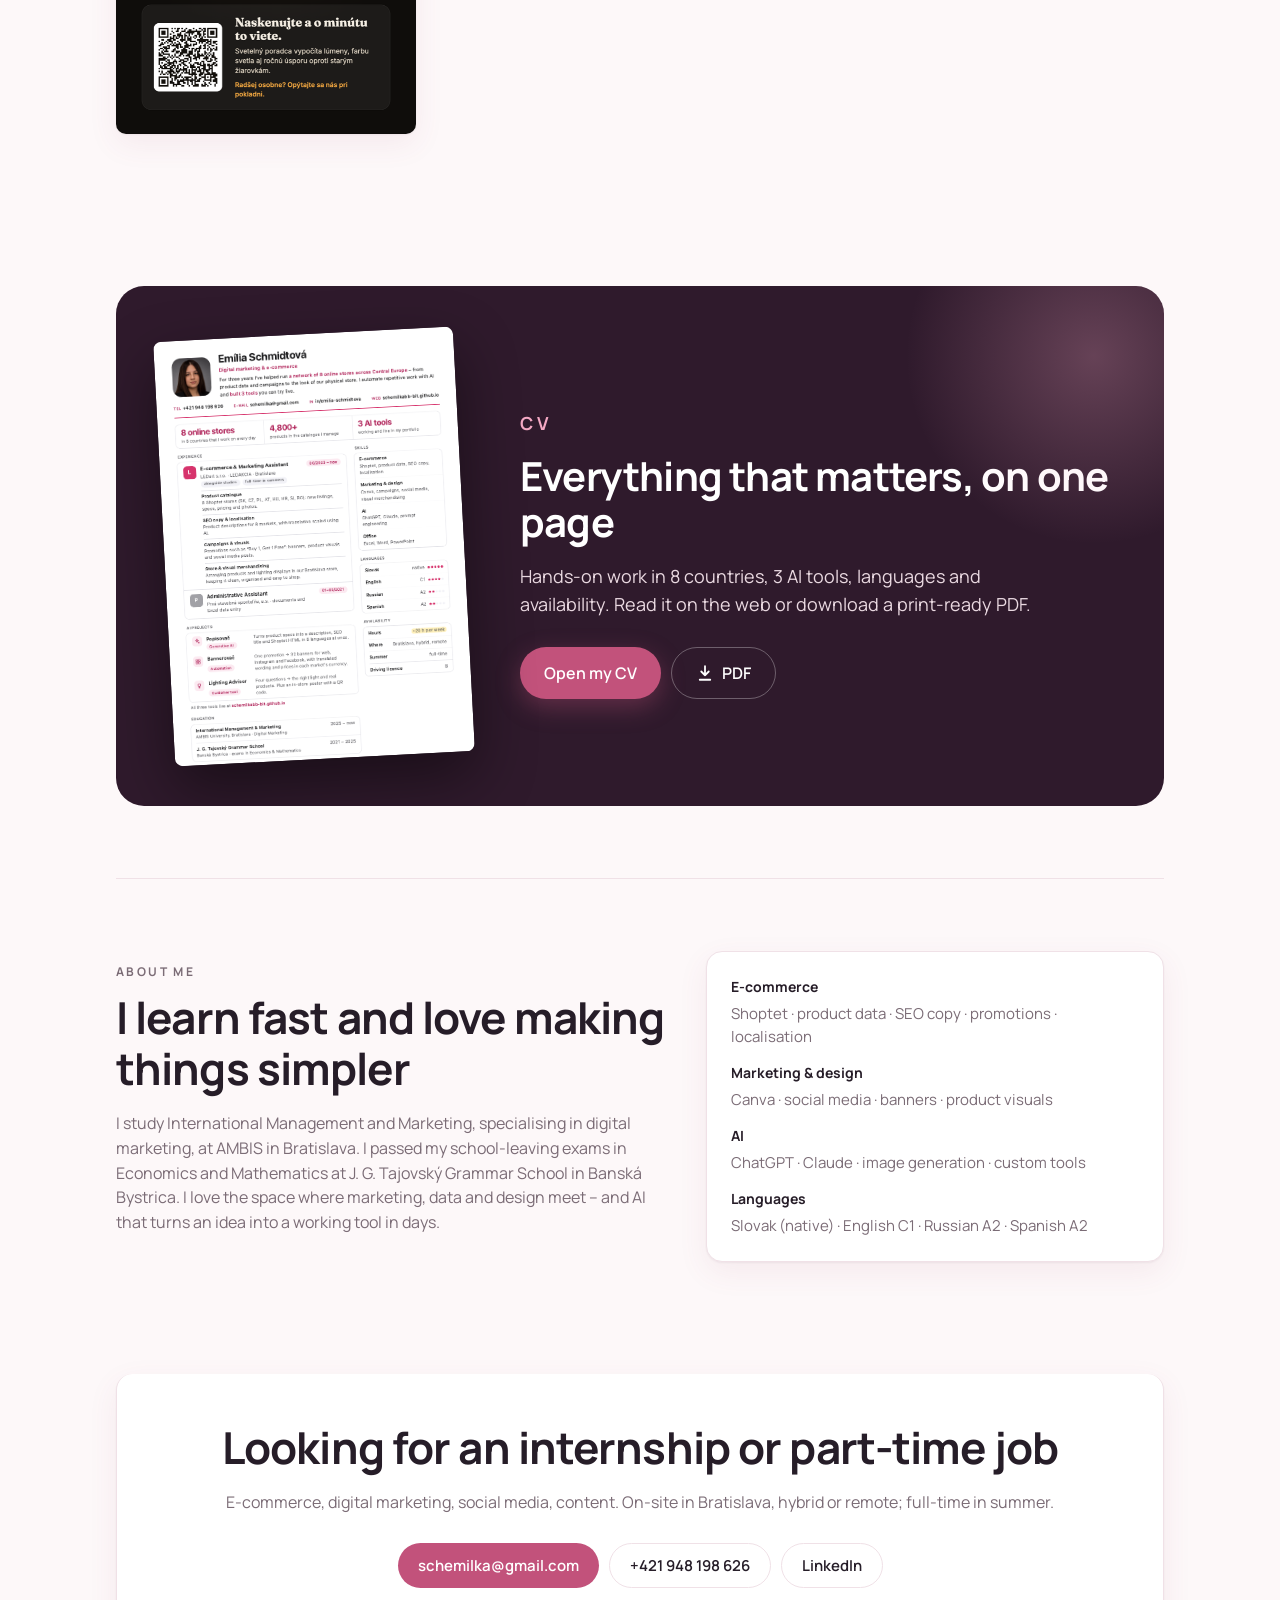
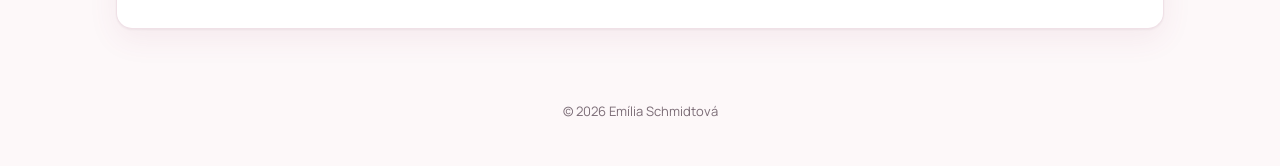
==== commit 68189d3e: "Nový úvod a visual merchandising v životopise aj na stránke Co-Authored-By: Claude Opus 5.5 <noreply" ====
--- a/index.html
+++ b/index.html
@@ -35,8 +35,8 @@
     <p class="eyebrow"><span lang="sk">Digitálny marketing &amp; e-commerce</span><span lang="en">Digital marketing &amp; e-commerce</span></p>
     <h1>Emília <b>Schmidtová</b></h1>
     <p class="lead">
-      <span lang="sk">Neviem programovať. <b>Tak som s pomocou AI postavila 3 nástroje</b> pre sieť 8 e-shopov LEDAKCIA, kde už tri roky pracujem. Môžete si ich hneď vyskúšať.</span>
-      <span lang="en">I can't code. <b>So I used AI to build 3 tools</b> for the LEDAKCIA network of 8 online stores, where I've worked for three years. You can try them right now.</span>
+      <span lang="sk">Tri roky pomáham viesť <b>sieť 8 e-shopov LEDAKCIA</b> v strednej Európe – od produktových dát a kampaní až po vzhľad našej predajne. Opakovanú prácu automatizujem s pomocou AI a <b>vytvorila som 3 nástroje</b>, ktoré si môžete vyskúšať nižšie.</span>
+      <span lang="en">For three years I've helped run <b>the LEDAKCIA network of 8 online stores</b> across Central Europe – from product data and campaigns to the look of our physical store. I automate repetitive work with AI and <b>built 3 tools</b> you can try below.</span>
     </p>
     <div class="hero-cta">
       <a class="btn btn-cv" href="cv/"><span lang="sk">Pozrieť životopis</span><span lang="en">View my CV</span></a>
@@ -77,9 +77,9 @@
       <article class="tile"><div class="ico">📱</div>
         <h3><span lang="sk">Sociálne siete</span><span lang="en">Social media</span></h3>
         <p><span lang="sk">Príspevky na Instagram a Facebook a podklady pre produktové promo videá.</span><span lang="en">Instagram and Facebook posts and material for product promo videos.</span></p></article>
-      <article class="tile"><div class="ico">💬</div>
-        <h3><span lang="sk">Zákazníci</span><span lang="en">Customers</span></h3>
-        <p><span lang="sk">Odpovedám na otázky e-mailom a radím zákazníkom priamo v predajni v Bratislave.</span><span lang="en">I answer customer emails and advise shoppers in person at our Bratislava store.</span></p></article>
+      <article class="tile"><div class="ico">🏬</div>
+        <h3><span lang="sk">Predajňa</span><span lang="en">Store</span></h3>
+        <p><span lang="sk">Visual merchandising v predajni v Bratislave: aranžujem produkty a vystavené svietidlá, udržiavam poriadok a prehľadnosť.</span><span lang="en">Visual merchandising in our Bratislava store: I arrange products and lighting displays and keep everything clean and organised.</span></p></article>
       <article class="tile"><div class="ico">✨</div>
         <h3><span lang="sk">AI v praxi</span><span lang="en">AI in practice</span></h3>
         <p><span lang="sk">Opakovanú prácu som premenila na nástroje – tri z nich nájdete nižšie a môžete si ich vyskúšať.</span><span lang="en">I turned repetitive work into tools – three of them are below, and you can try them.</span></p></article>
@@ -89,7 +89,7 @@
   <!-- TOOLS -->
   <section id="nastroje" class="block">
     <p class="eyebrow"><span lang="sk">Projekty</span><span lang="en">Projects</span></p>
-    <h2><span lang="sk">Neviem programovať. Tieto nástroje som postavila s AI.</span><span lang="en">I can't code. I built these tools with AI.</span></h2>
+    <h2><span lang="sk">Tri nástroje z reálnych problémov v práci</span><span lang="en">Three tools built from real problems at work</span></h2>
     <p class="section-lead"><span lang="sk">Každý vznikol z konkrétneho problému v práci. Všetky bežia priamo v prehliadači – kliknite a vyskúšajte.</span><span lang="en">Each one started with a real problem at work. They all run in the browser – click and try them.</span></p>
 
     <article class="project">
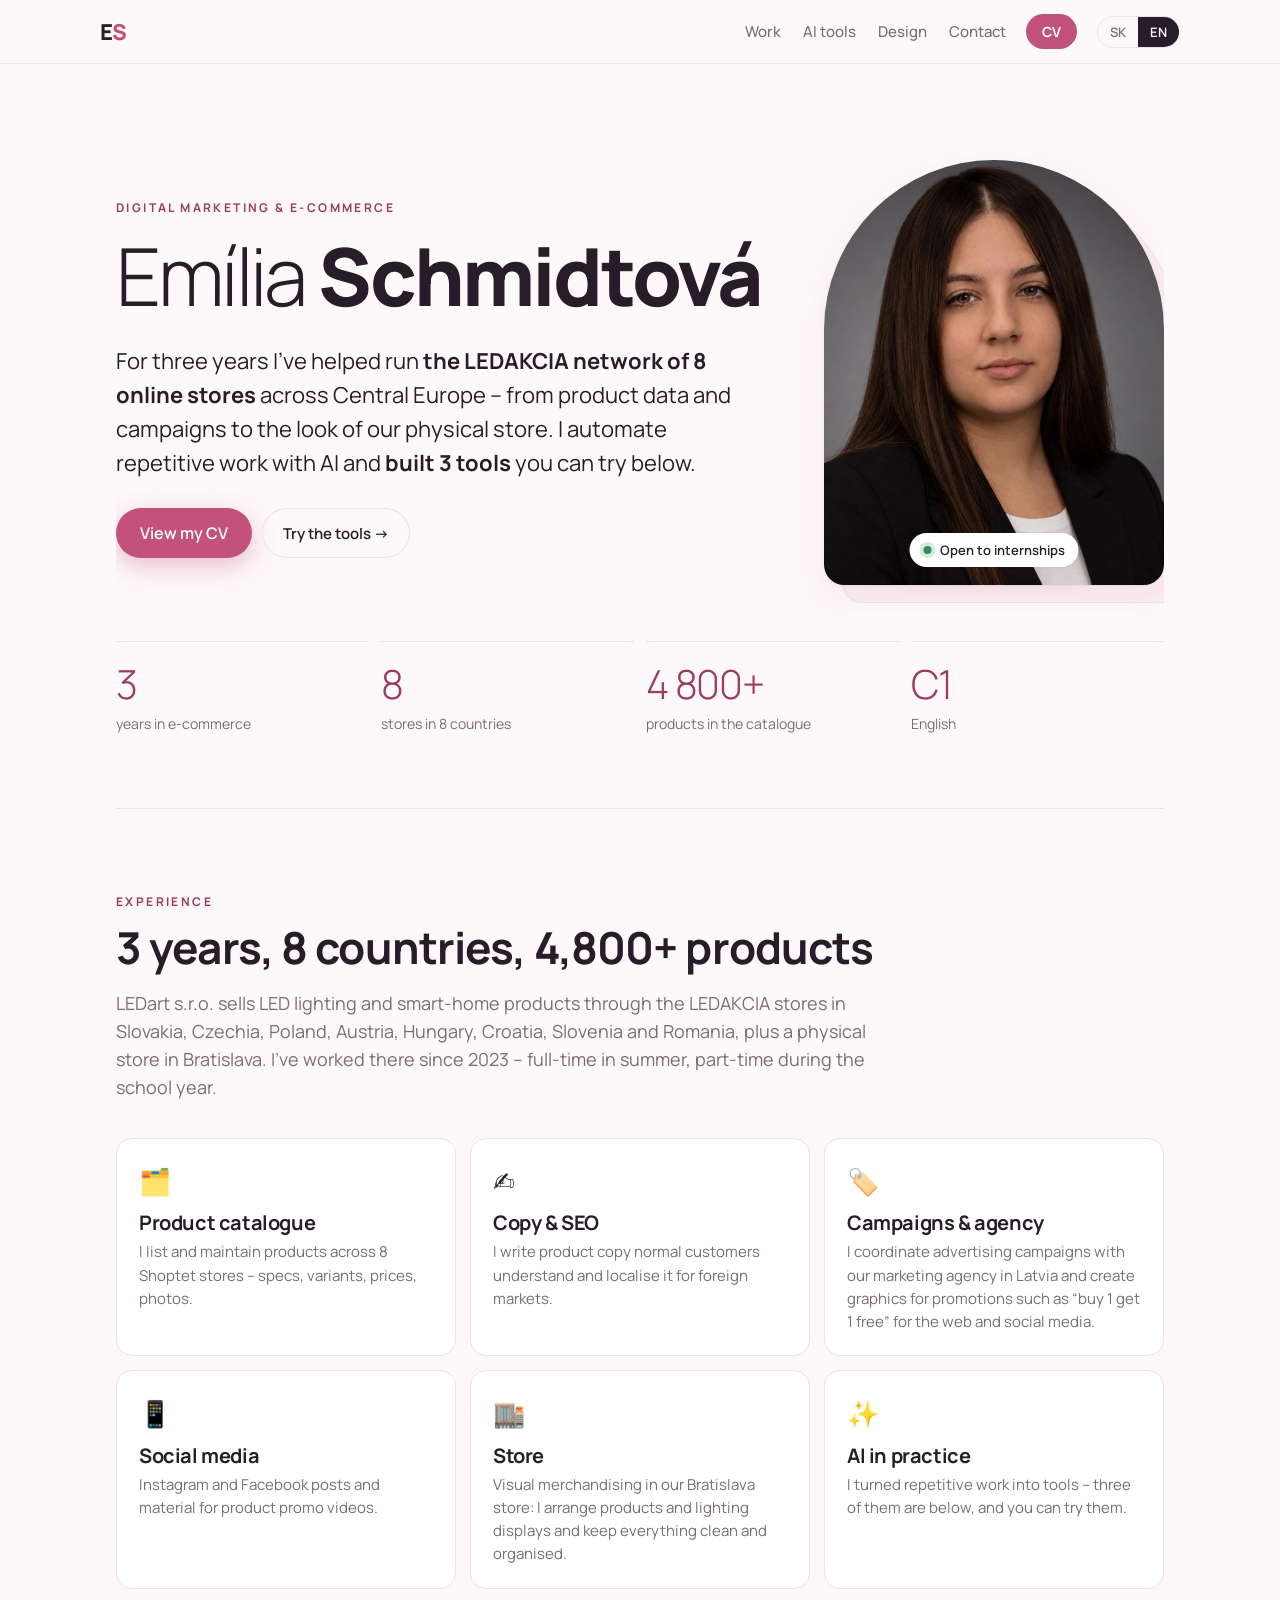
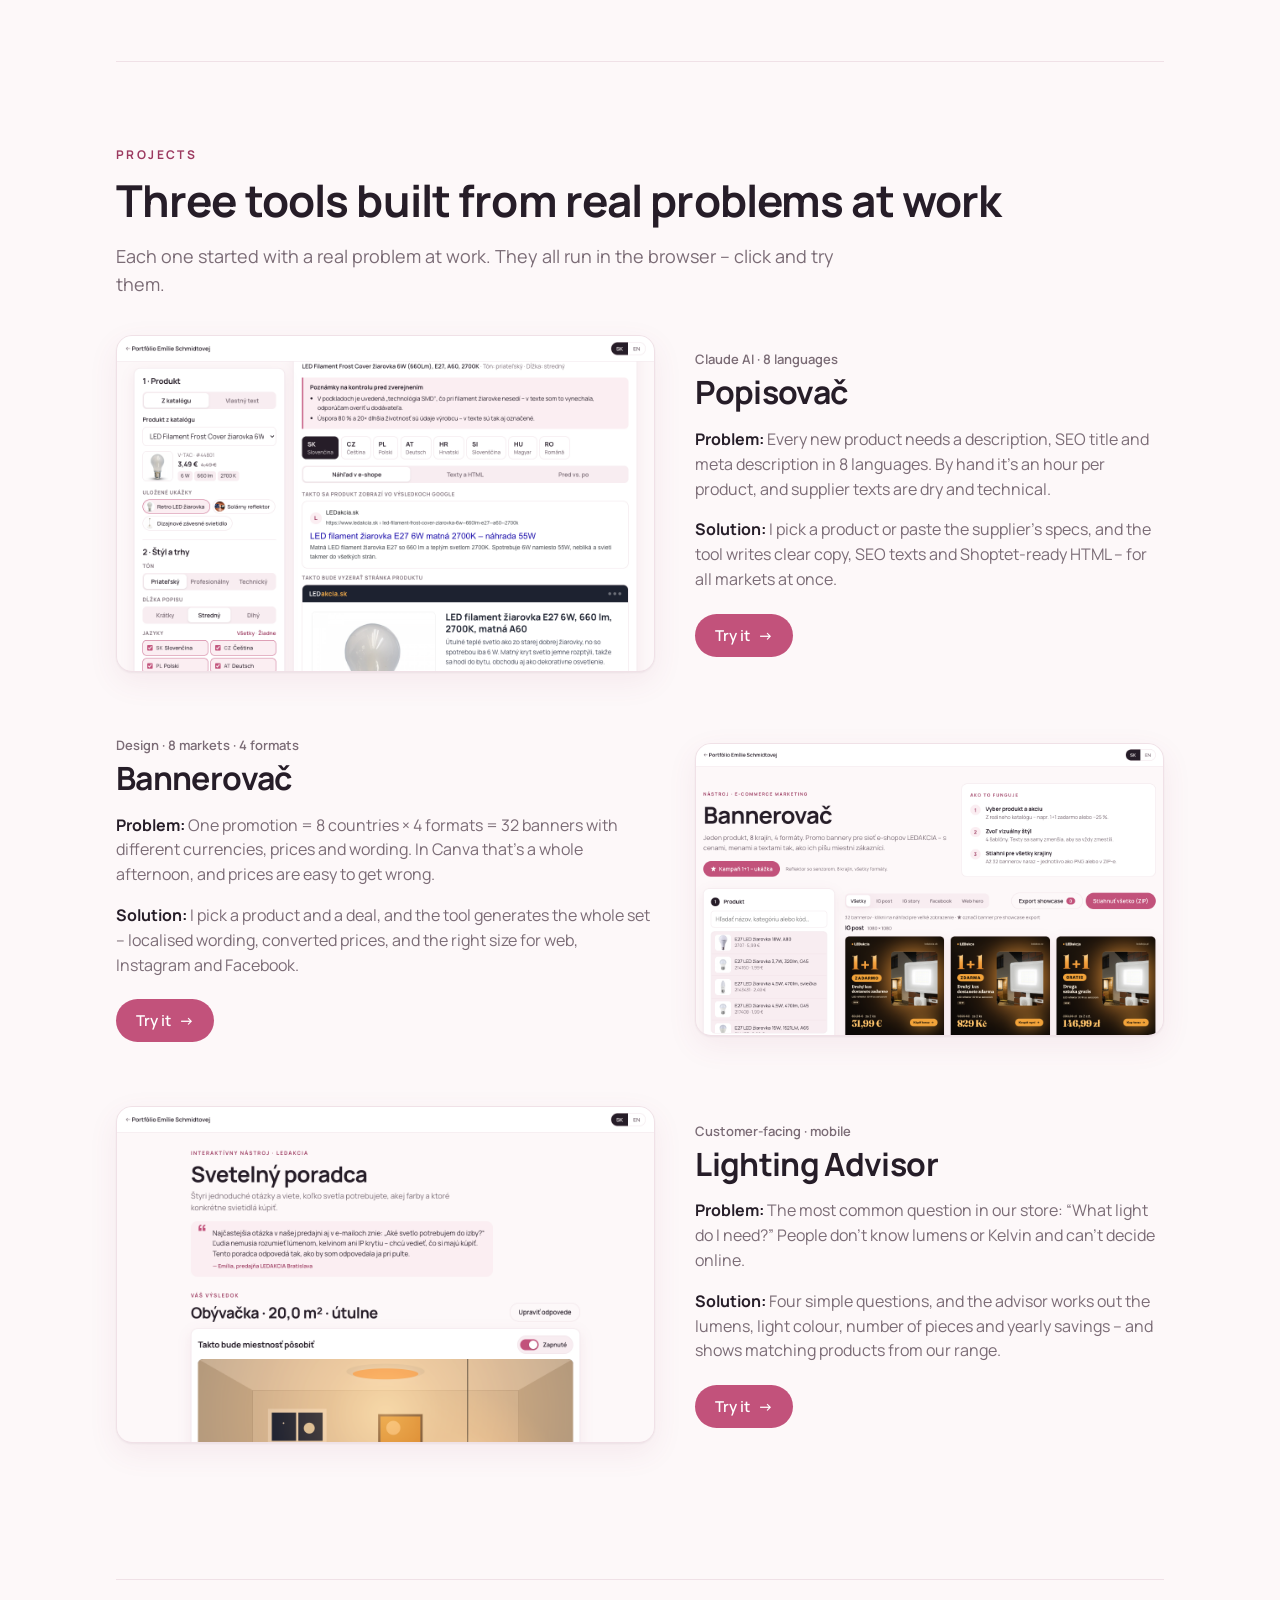
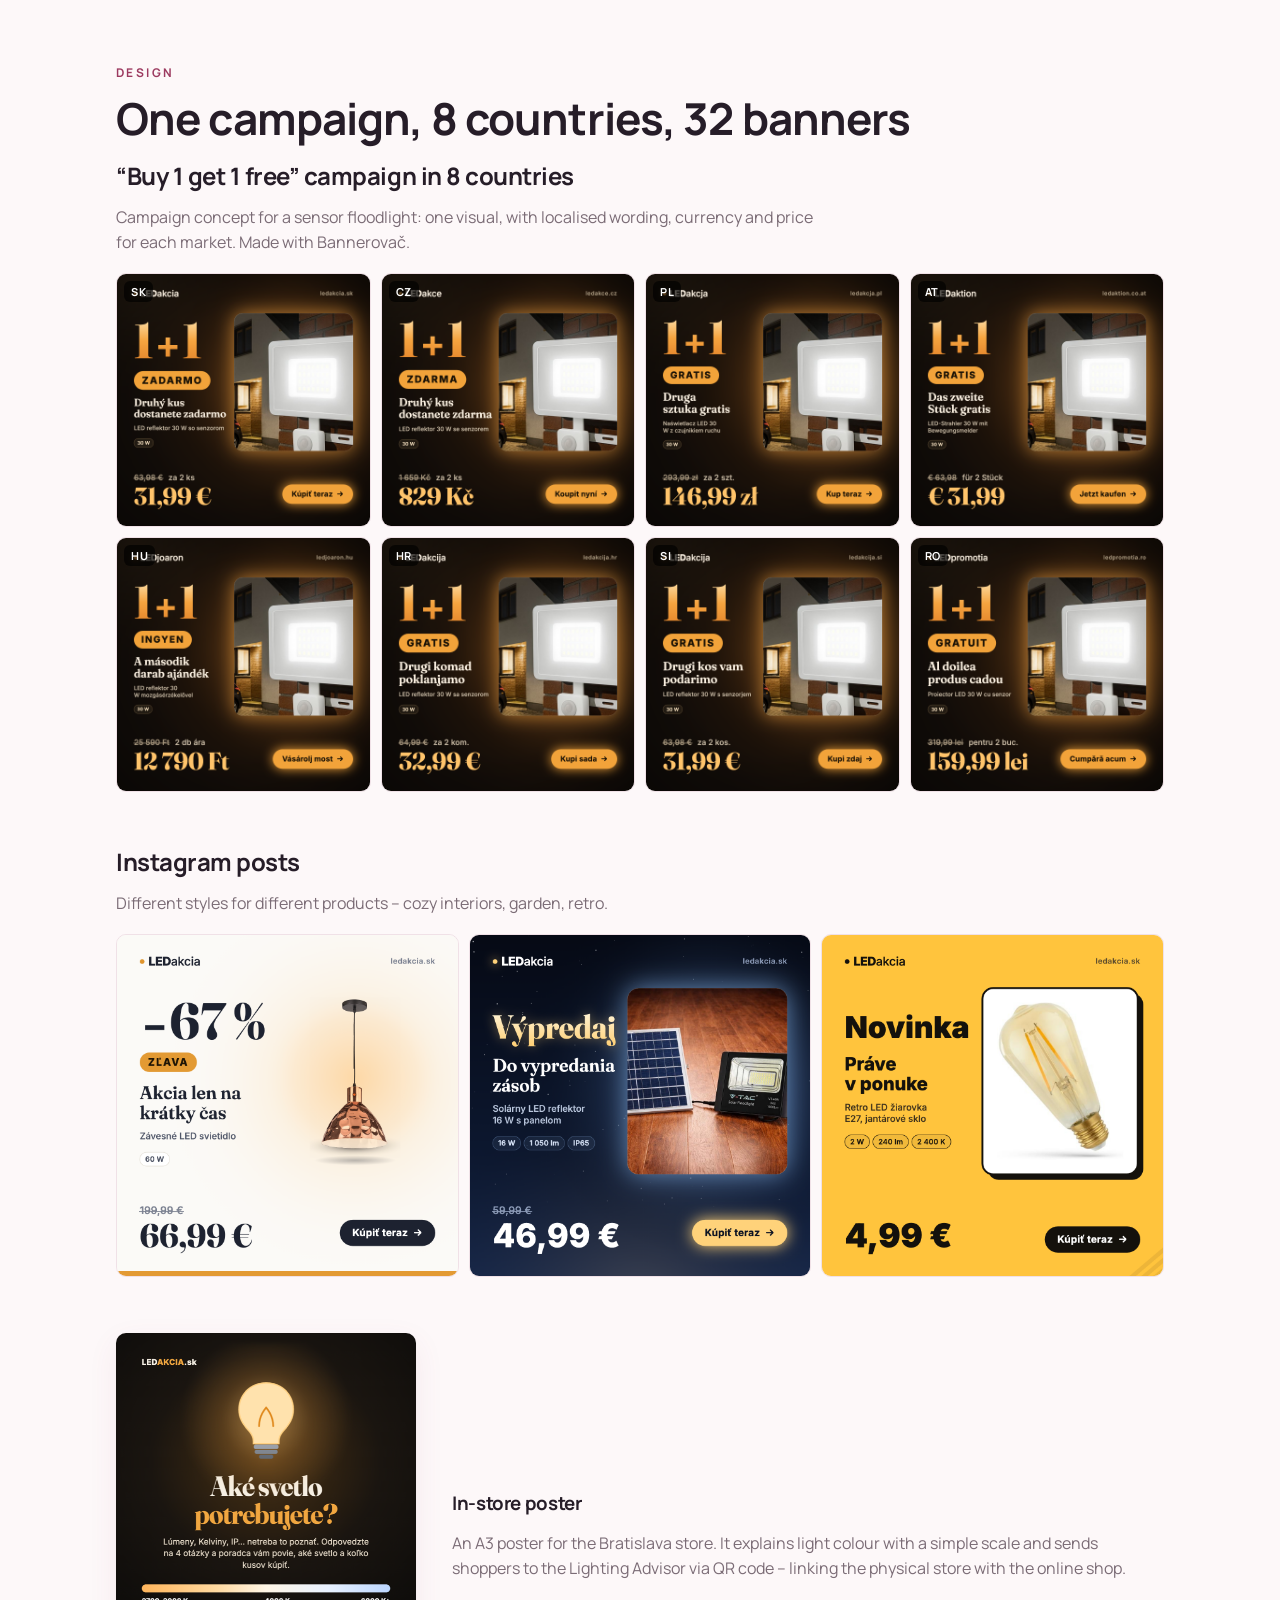
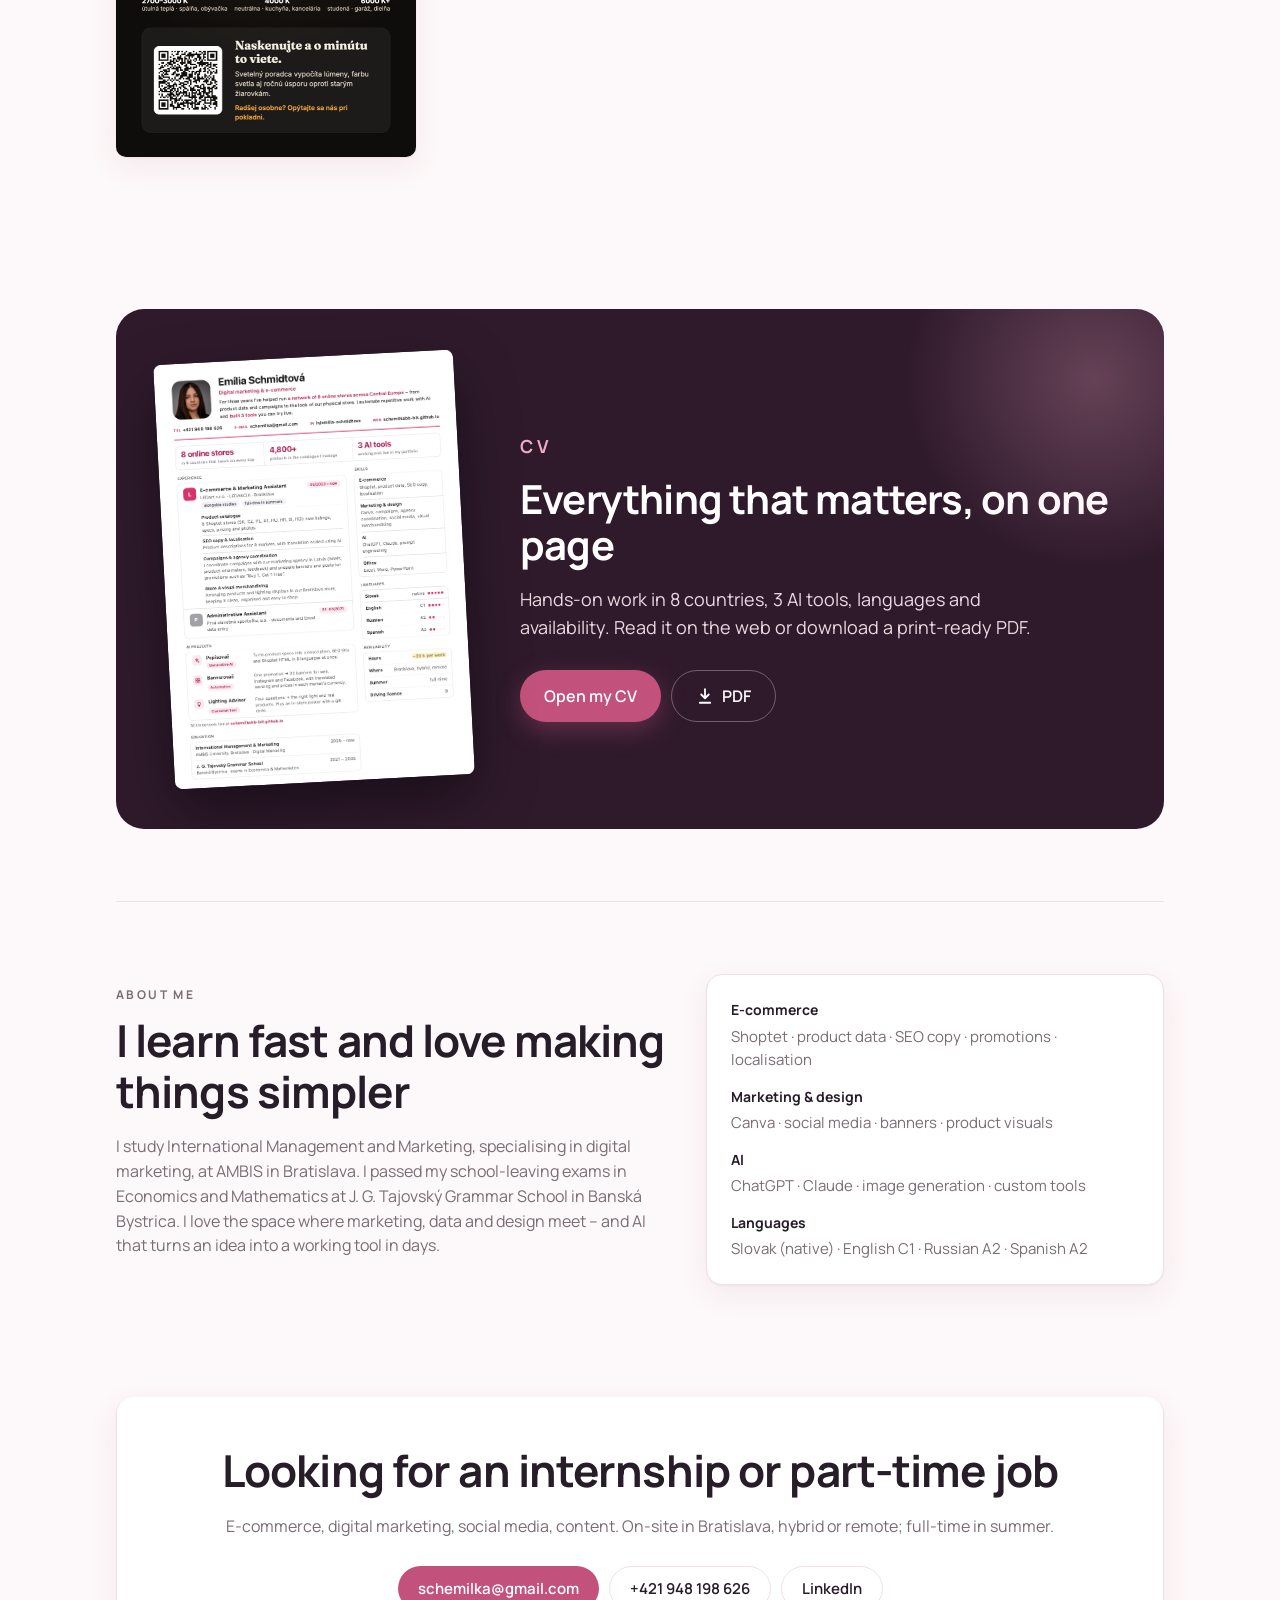
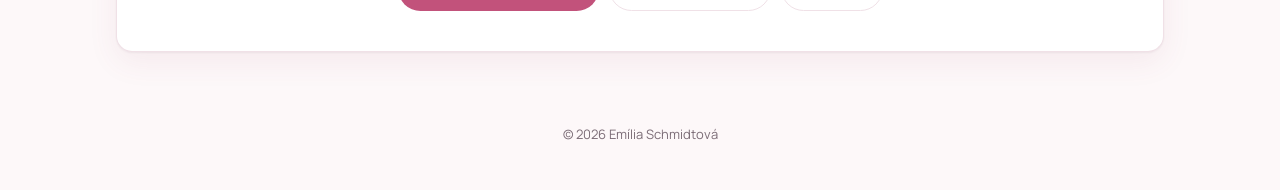
==== commit f31b5ce7: "Spolupráca s marketingovou agentúrou v Lotyšsku v životopise aj na stránke Co-Authored-By: Claude Op" ====
--- a/index.html
+++ b/index.html
@@ -72,8 +72,8 @@
         <h3><span lang="sk">Texty a SEO</span><span lang="en">Copy &amp; SEO</span></h3>
         <p><span lang="sk">Píšem produktové popisy, ktorým rozumie aj bežný zákazník, a lokalizujem ich pre zahraničné trhy.</span><span lang="en">I write product copy normal customers understand and localise it for foreign markets.</span></p></article>
       <article class="tile"><div class="ico">🏷️</div>
-        <h3><span lang="sk">Promo akcie</span><span lang="en">Promotions</span></h3>
-        <p><span lang="sk">Pripravujem grafiky k akciám „1+1 zadarmo“ a zvýhodneným balíkom pre web aj sociálne siete.</span><span lang="en">I create graphics for “buy 1 get 1 free” and bundle deals for the web and social media.</span></p></article>
+        <h3><span lang="sk">Kampane a agentúra</span><span lang="en">Campaigns &amp; agency</span></h3>
+        <p><span lang="sk">Koordinujem reklamné kampane s našou marketingovou agentúrou v Lotyšsku a k akciám ako „1+1 zadarmo“ pripravujem grafiky pre web aj sociálne siete.</span><span lang="en">I coordinate advertising campaigns with our marketing agency in Latvia and create graphics for promotions such as “buy 1 get 1 free” for the web and social media.</span></p></article>
       <article class="tile"><div class="ico">📱</div>
         <h3><span lang="sk">Sociálne siete</span><span lang="en">Social media</span></h3>
         <p><span lang="sk">Príspevky na Instagram a Facebook a podklady pre produktové promo videá.</span><span lang="en">Instagram and Facebook posts and material for product promo videos.</span></p></article>
